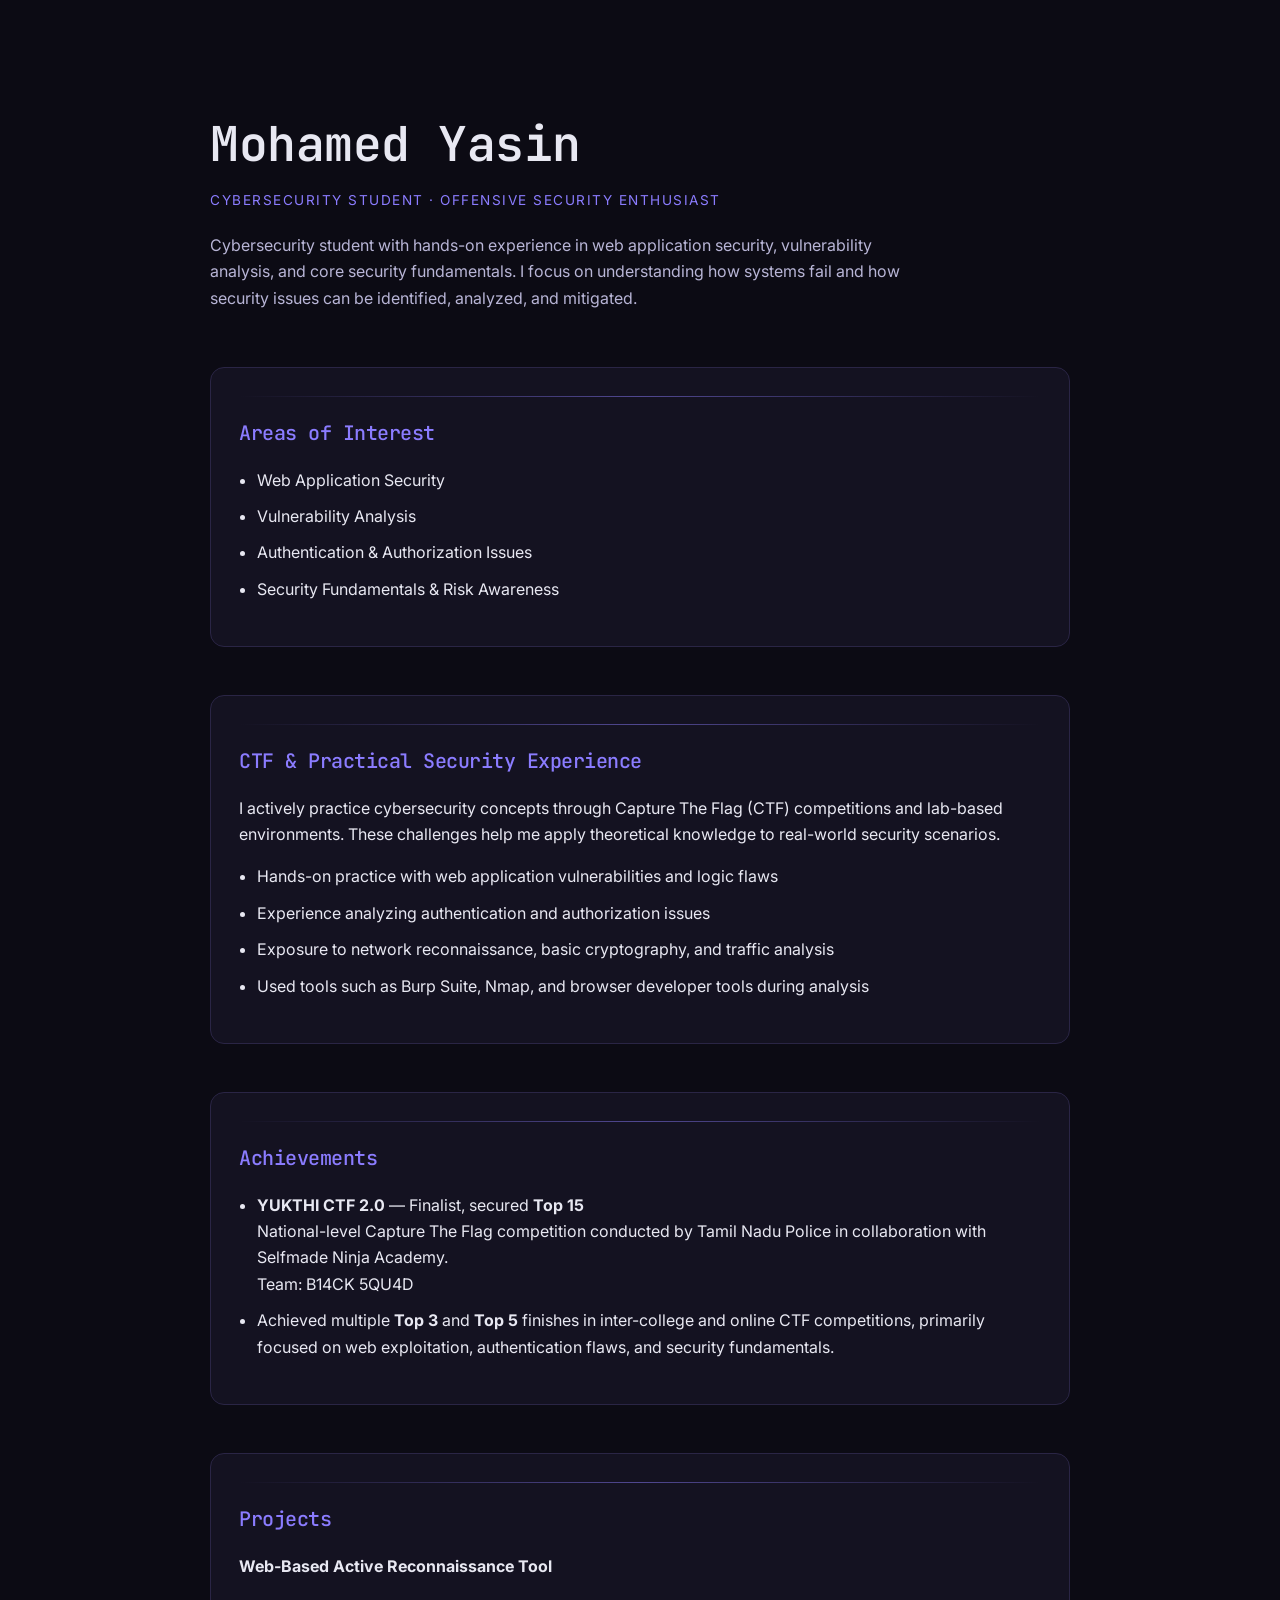
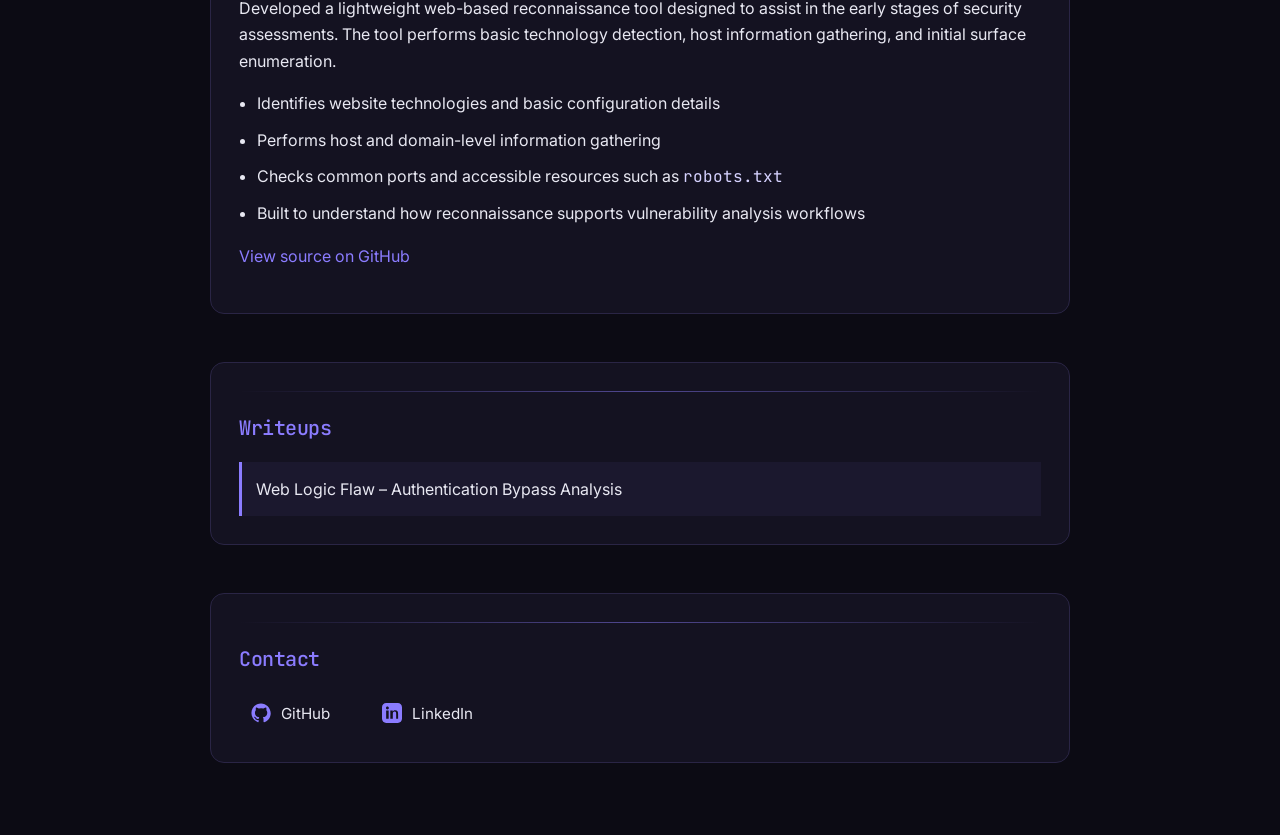
==== index.html @ 4112b963 "Initial portfolio deployment" ====
<!DOCTYPE html>
<html lang="en">
<head>
    <meta charset="UTF-8">
    <title>Mohamed Yasin | Cybersecurity Student</title>
    <meta name="viewport" content="width=device-width, initial-scale=1.0">
    <link rel="stylesheet" href="style.css">
</head>
<body>

<main class="container">

    <!-- HEADER -->
    <header class="hero">
        <h1>Mohamed Yasin</h1>
        <p class="role">Cybersecurity Student · Offensive Security Enthusiast</p>
        <p class="intro">
            Cybersecurity student with hands-on experience in web application security,
            vulnerability analysis, and core security fundamentals.
            I focus on understanding how systems fail and how security issues can be
            identified, analyzed, and mitigated.
        </p>
    </header>

    <!-- AREAS OF INTEREST -->
    <section class="card">
        <h2>Areas of Interest</h2>
        <ul class="list">
            <li>Web Application Security</li>
            <li>Vulnerability Analysis</li>
            <li>Authentication & Authorization Issues</li>
            <li>Security Fundamentals & Risk Awareness</li>
        </ul>
    </section>

    <!-- CTF experience -->
    <section class="card">
    <h2>CTF & Practical Security Experience</h2>

    <p>
        I actively practice cybersecurity concepts through Capture The Flag (CTF)
        competitions and lab-based environments. These challenges help me apply
        theoretical knowledge to real-world security scenarios.
    </p>

    <ul class="list">
        <li>Hands-on practice with web application vulnerabilities and logic flaws</li>
        <li>Experience analyzing authentication and authorization issues</li>
        <li>Exposure to network reconnaissance, basic cryptography, and traffic analysis</li>
        <li>Used tools such as Burp Suite, Nmap, and browser developer tools during analysis</li>
    </ul>
</section>

    <!-- CTF achievements -->

<section class="card">
    <h2>Achievements</h2>

    <ul class="list">
        <li>
            <strong>YUKTHI CTF 2.0</strong> — Finalist, secured <strong>Top 15</strong><br>
            National-level Capture The Flag competition conducted by
            Tamil Nadu Police in collaboration with Selfmade Ninja Academy.
            <br>
            <span class="note">Team: B14CK 5QU4D</span>
        </li>

        <li>
            Achieved multiple <strong>Top 3</strong> and <strong>Top 5</strong> finishes
            in inter-college and online CTF competitions, primarily focused on
            web exploitation, authentication flaws, and security fundamentals.
        </li>
    </ul>
</section>

<!-- PROJECTS -->

<section class="card">
    <h2>Projects</h2>

    <p>
        <strong>Web-Based Active Reconnaissance Tool</strong>
    </p>

    <p>
        Developed a lightweight web-based reconnaissance tool designed to assist
        in the early stages of security assessments. The tool performs basic
        technology detection, host information gathering, and initial surface
        enumeration.
    </p>

    <ul class="list">
        <li>Identifies website technologies and basic configuration details</li>
        <li>Performs host and domain-level information gathering</li>
        <li>Checks common ports and accessible resources such as <code>robots.txt</code></li>
        <li>Built to understand how reconnaissance supports vulnerability analysis workflows</li>
    </ul>

    <p>
        <a href="https://github.com/md-yasin786" target="_blank" rel="noopener noreferrer">
            View source on GitHub
        </a>
    </p>
</section>

    <!-- WRITEUPS -->
    <section class="card">
        <h2>Writeups</h2>
        <a class="writeup-link" href="writeups/web-logic-flaw.html">
            Web Logic Flaw – Authentication Bypass Analysis
        </a>
    </section>

    <!-- CONTACT -->
    <section class="card">
        <h2>Contact</h2>

        <div class="social-links">

            <!-- GitHub -->
            <a href="https://github.com/md-yasin786" target="_blank" rel="noopener noreferrer" aria-label="GitHub profile">
                <svg viewBox="0 0 24 24" aria-hidden="true">
                    <path d="M12 .5C5.73.5.5 5.74.5 12.02c0 5.11 3.29 9.44 7.86 10.97.58.11.79-.25.79-.56v-2.02c-3.2.7-3.88-1.38-3.88-1.38-.53-1.34-1.3-1.7-1.3-1.7-1.06-.73.08-.72.08-.72 1.17.08 1.79 1.2 1.79 1.2 1.04 1.78 2.73 1.27 3.4.97.11-.76.41-1.27.74-1.56-2.55-.29-5.24-1.28-5.24-5.68 0-1.25.45-2.27 1.19-3.07-.12-.29-.52-1.45.11-3.02 0 0 .97-.31 3.18 1.17a10.9 10.9 0 0 1 5.8 0c2.21-1.48 3.18-1.17 3.18-1.17.63 1.57.23 2.73.11 3.02.74.8 1.19 1.82 1.19 3.07 0 4.41-2.7 5.38-5.26 5.66.42.36.79 1.08.79 2.18v3.24c0 .31.21.68.8.56 4.56-1.53 7.85-5.86 7.85-10.97C23.5 5.74 18.27.5 12 .5z"/>
                </svg>
                <span>GitHub</span>
            </a>

            <!-- LinkedIn -->
            <a href="https://www.linkedin.com/in/mohamedyasin-k" target="_blank" rel="noopener noreferrer" aria-label="LinkedIn profile">
                <svg viewBox="0 0 24 24" aria-hidden="true">
                    <path d="M19 0h-14c-2.76 0-5 2.24-5 5v14c0 2.76 
                    2.24 5 5 5h14c2.76 0 5-2.24 
                    5-5v-14c0-2.76-2.24-5-5-5zm-11 
                    19h-3v-10h3v10zm-1.5-11.27c-.97 
                    0-1.75-.79-1.75-1.76 0-.97.78-1.76 
                    1.75-1.76s1.75.79 1.75 
                    1.76c0 .97-.78 1.76-1.75 
                    1.76zm13.5 11.27h-3v-5.6c0-1.34-.03-3.06-1.87-3.06-1.87 
                    0-2.15 1.46-2.15 2.96v5.7h-3v-10h2.88v1.37h.04c.4-.76 
                    1.38-1.56 2.84-1.56 3.03 
                    0 3.59 2 3.59 4.59v5.66z"/>
                </svg>
                <span>LinkedIn</span>
            </a>

        </div>
    </section>

</main>

</body>
</html>
---- style.css ----
@import url('https://fonts.googleapis.com/css2?family=Inter:wght@400;500;600&family=JetBrains+Mono:wght@400;500&display=swap');

:root {
    --bg: #0c0b14;
    --surface: #141221;
    --border: #2a2545;
    --text: #e8e8f2;
    --muted: #b8b5d6;
    --accent: #8b7cff;
}

* {
    box-sizing: border-box;
}

body {
    margin: 0;
    background-color: var(--bg);
    color: var(--text);
    font-family: Inter, system-ui, -apple-system, sans-serif;
    line-height: 1.65;
}

/* ================= LAYOUT ================= */

.container {
    max-width: 900px;
    margin: 0 auto;
    padding: 72px 20px;
}

/* ================= TYPOGRAPHY ================= */

h1, h2 {
    font-family: JetBrains Mono, monospace;
    letter-spacing: -0.5px;
}

h1 {
    font-size: 3rem;
    font-weight: 600;
    margin-bottom: 0;
}

h2 {
    font-size: 1.25rem;
    font-weight: 500;
    margin-top: 0;
    color: var(--accent);
}

p {
    margin-top: 12px;
}

.role {
    margin-top: 6px;
    font-size: 0.85rem;
    letter-spacing: 1.5px;
    text-transform: uppercase;
    color: var(--accent);
}

/* ================= HERO ================= */

.hero {
    margin-bottom: 56px;
}

.intro {
    max-width: 720px;
    color: var(--muted);
    margin-top: 20px;
}

/* ================= CARDS ================= */

.card {
    background-color: var(--surface);
    border: 1px solid var(--border);
    border-radius: 14px;
    padding: 28px;
    margin-top: 48px;
}

/* Technical divider */
.card::before {
    content: "";
    display: block;
    height: 1px;
    width: 100%;
    background: linear-gradient(
        90deg,
        transparent,
        rgba(139,124,255,0.5),
        transparent
    );
    margin-bottom: 20px;
}

/* Focus state – subtle authority */
.card:focus-within {
    border-color: var(--accent);
}

/* ================= LISTS ================= */

ul {
    padding-left: 18px;
}

li {
    margin-bottom: 10px;
}

/* ================= WRITEUPS ================= */

.writeup-link {
    display: block;
    padding: 14px;
    border-left: 3px solid var(--accent);
    background-color: rgba(139,124,255,0.06);
    color: var(--text);
    text-decoration: none;
}

.writeup-link:hover {
    background-color: rgba(139,124,255,0.12);
}

/* ================= LINKS ================= */

a {
    color: var(--accent);
    text-decoration: none;
}

a:hover {
    text-decoration: underline;
}

/* ================= CODE BLOCKS ================= */

pre {
    background-color: #0b0a14;
    border: 1px solid var(--border);
    border-radius: 10px;
    padding: 16px;
    overflow-x: auto;
}

code {
    font-family: JetBrains Mono, monospace;
    color: #d6d2ff;
}

/* ================= SOCIAL LINKS ================= */

.social-links {
    display: flex;
    gap: 28px;
    margin-top: 16px;
}

.social-links a {
    display: inline-flex;
    align-items: center;
    gap: 10px;
    color: var(--text);
    font-size: 0.95rem;
    text-decoration: none;
    padding: 8px 12px;
    border-radius: 8px;
    transition: background-color 0.2s ease;
}

.social-links a:hover {
    background-color: rgba(139,124,255,0.08);
}

.social-links svg {
    width: 20px;
    height: 20px;
    fill: var(--accent);
    flex-shrink: 0;
}
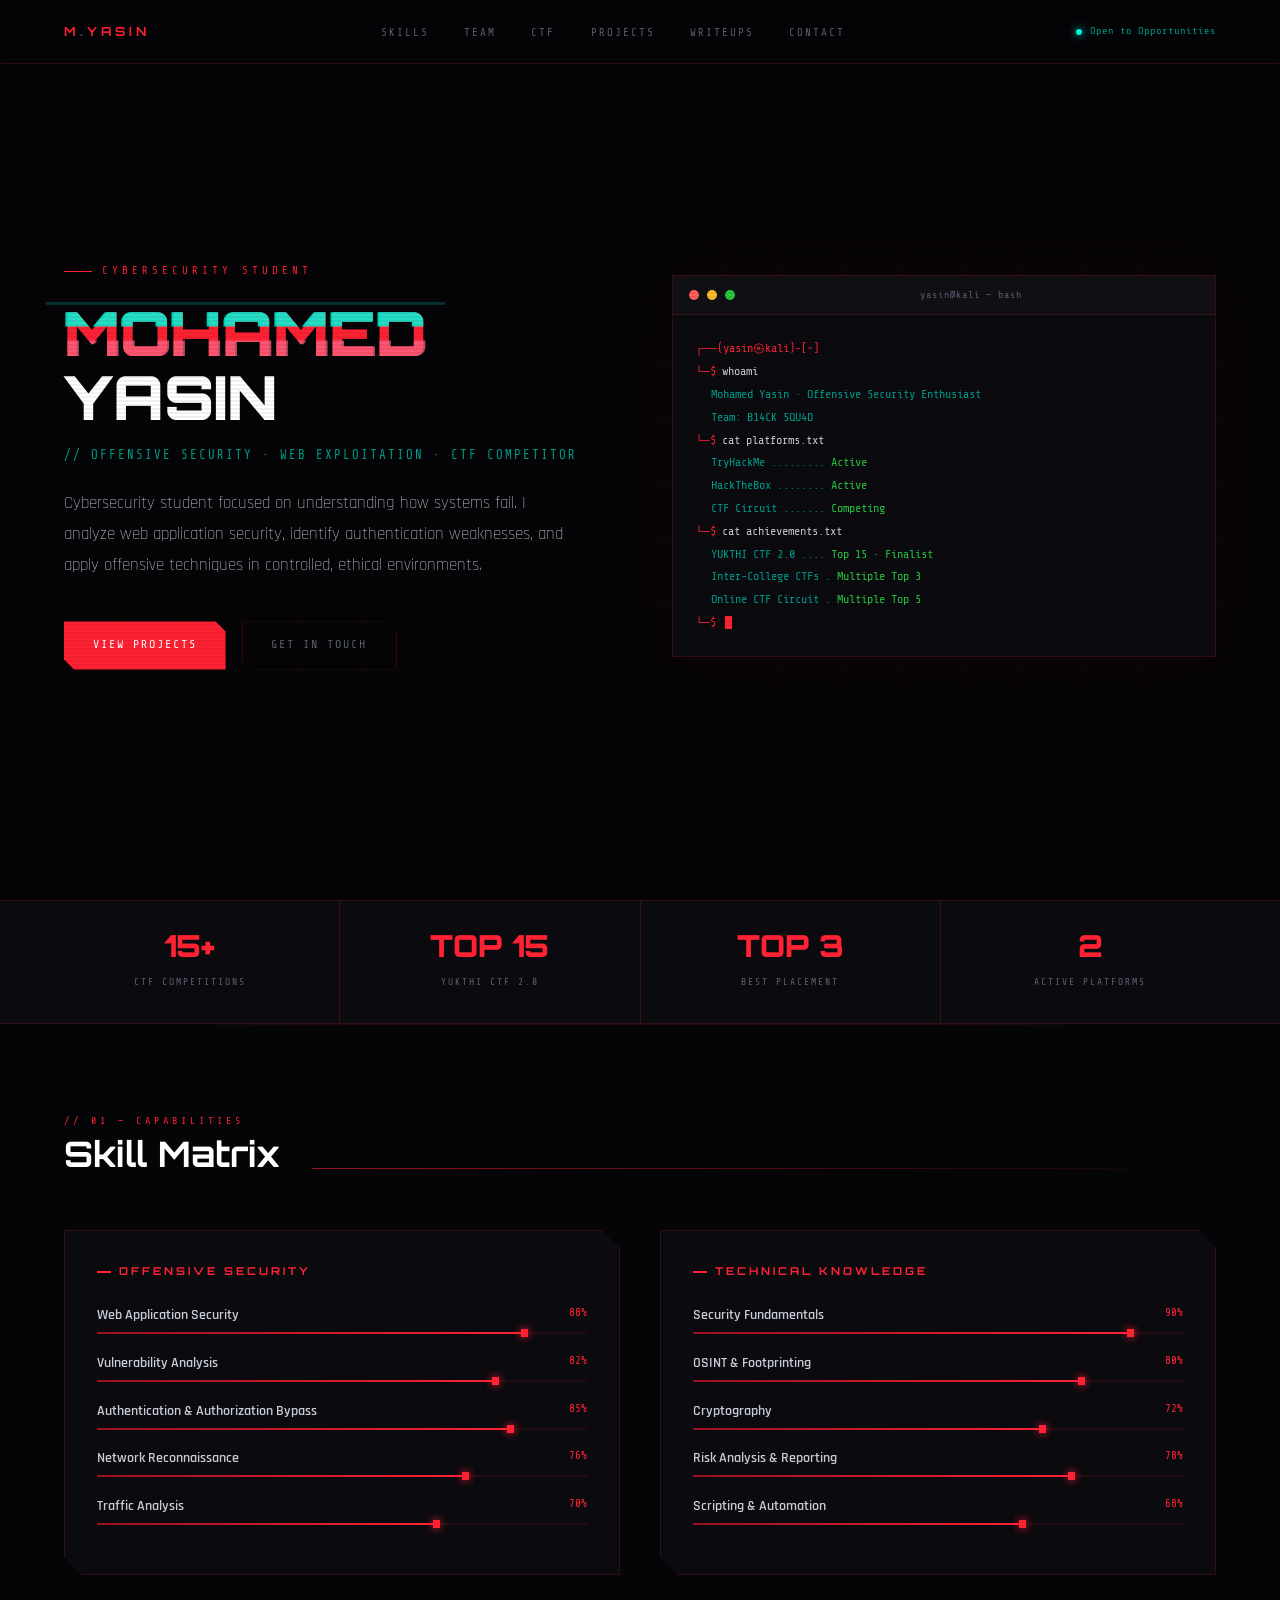
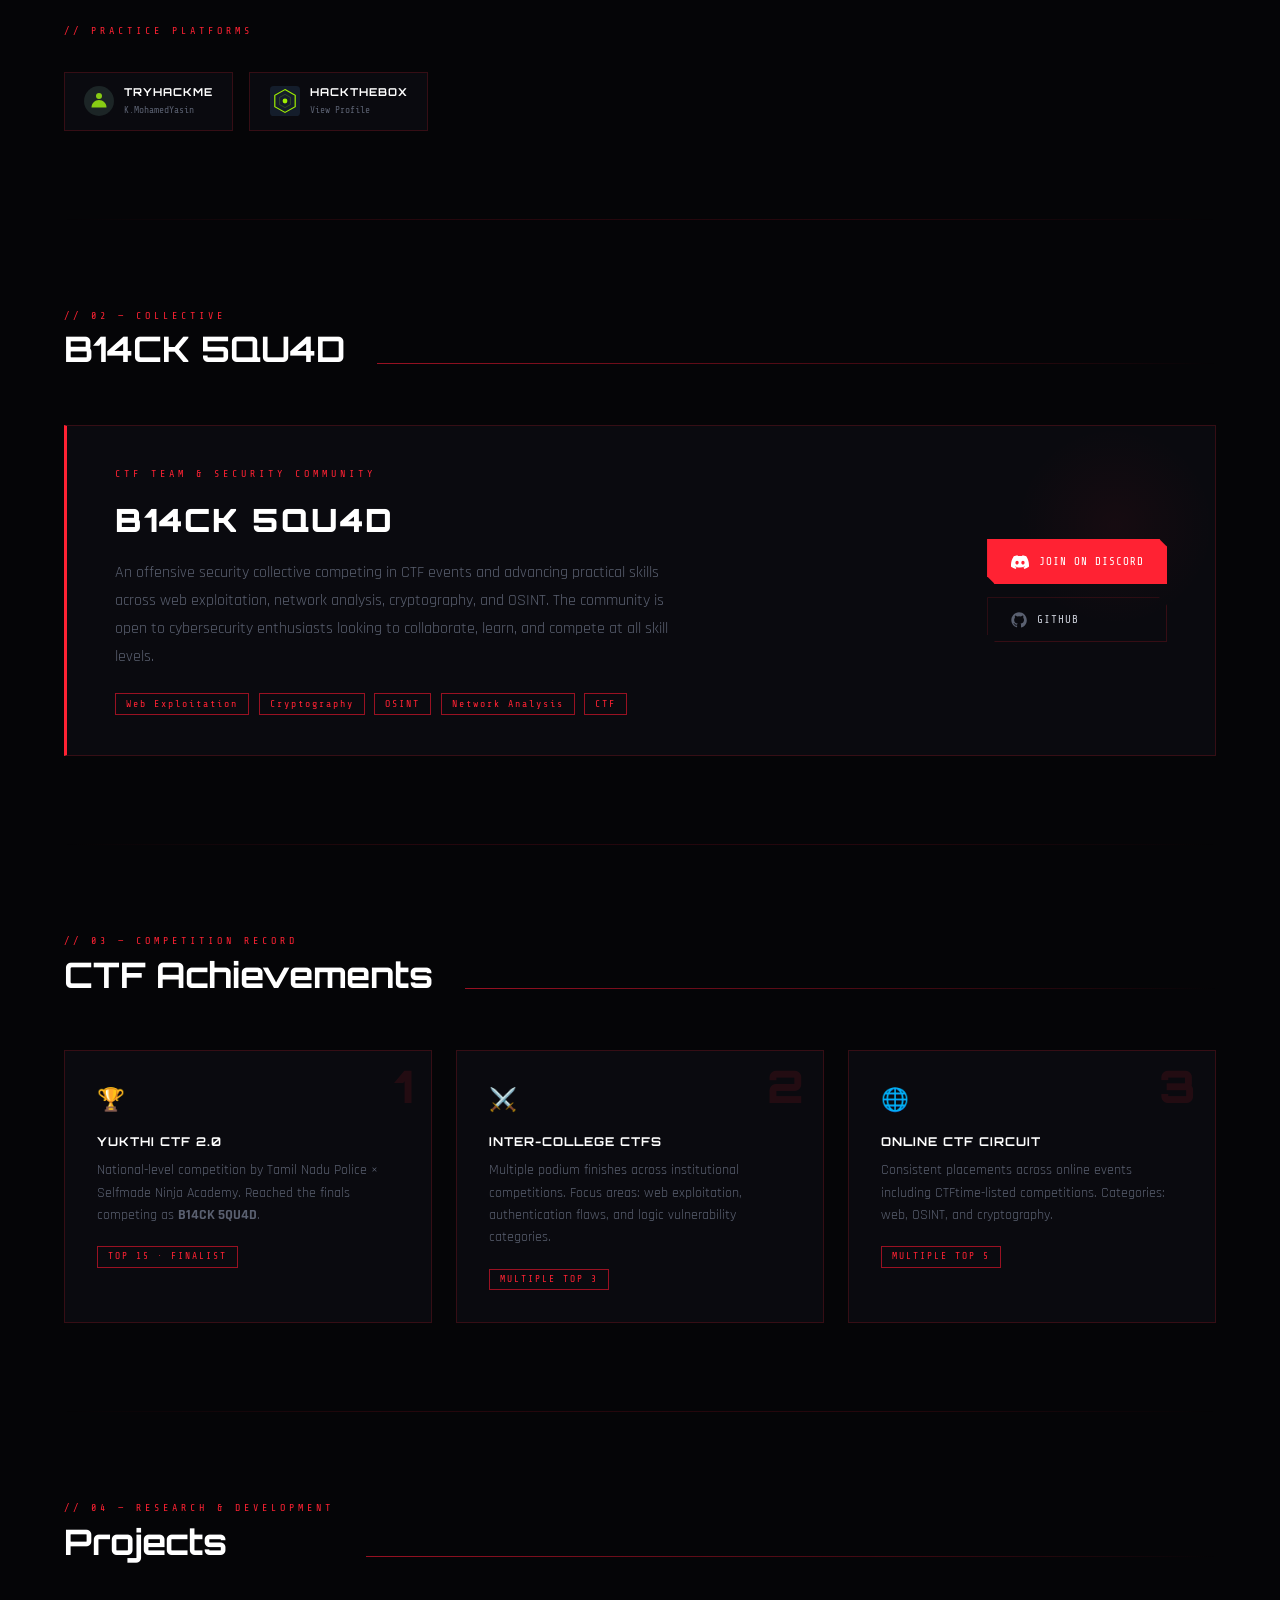
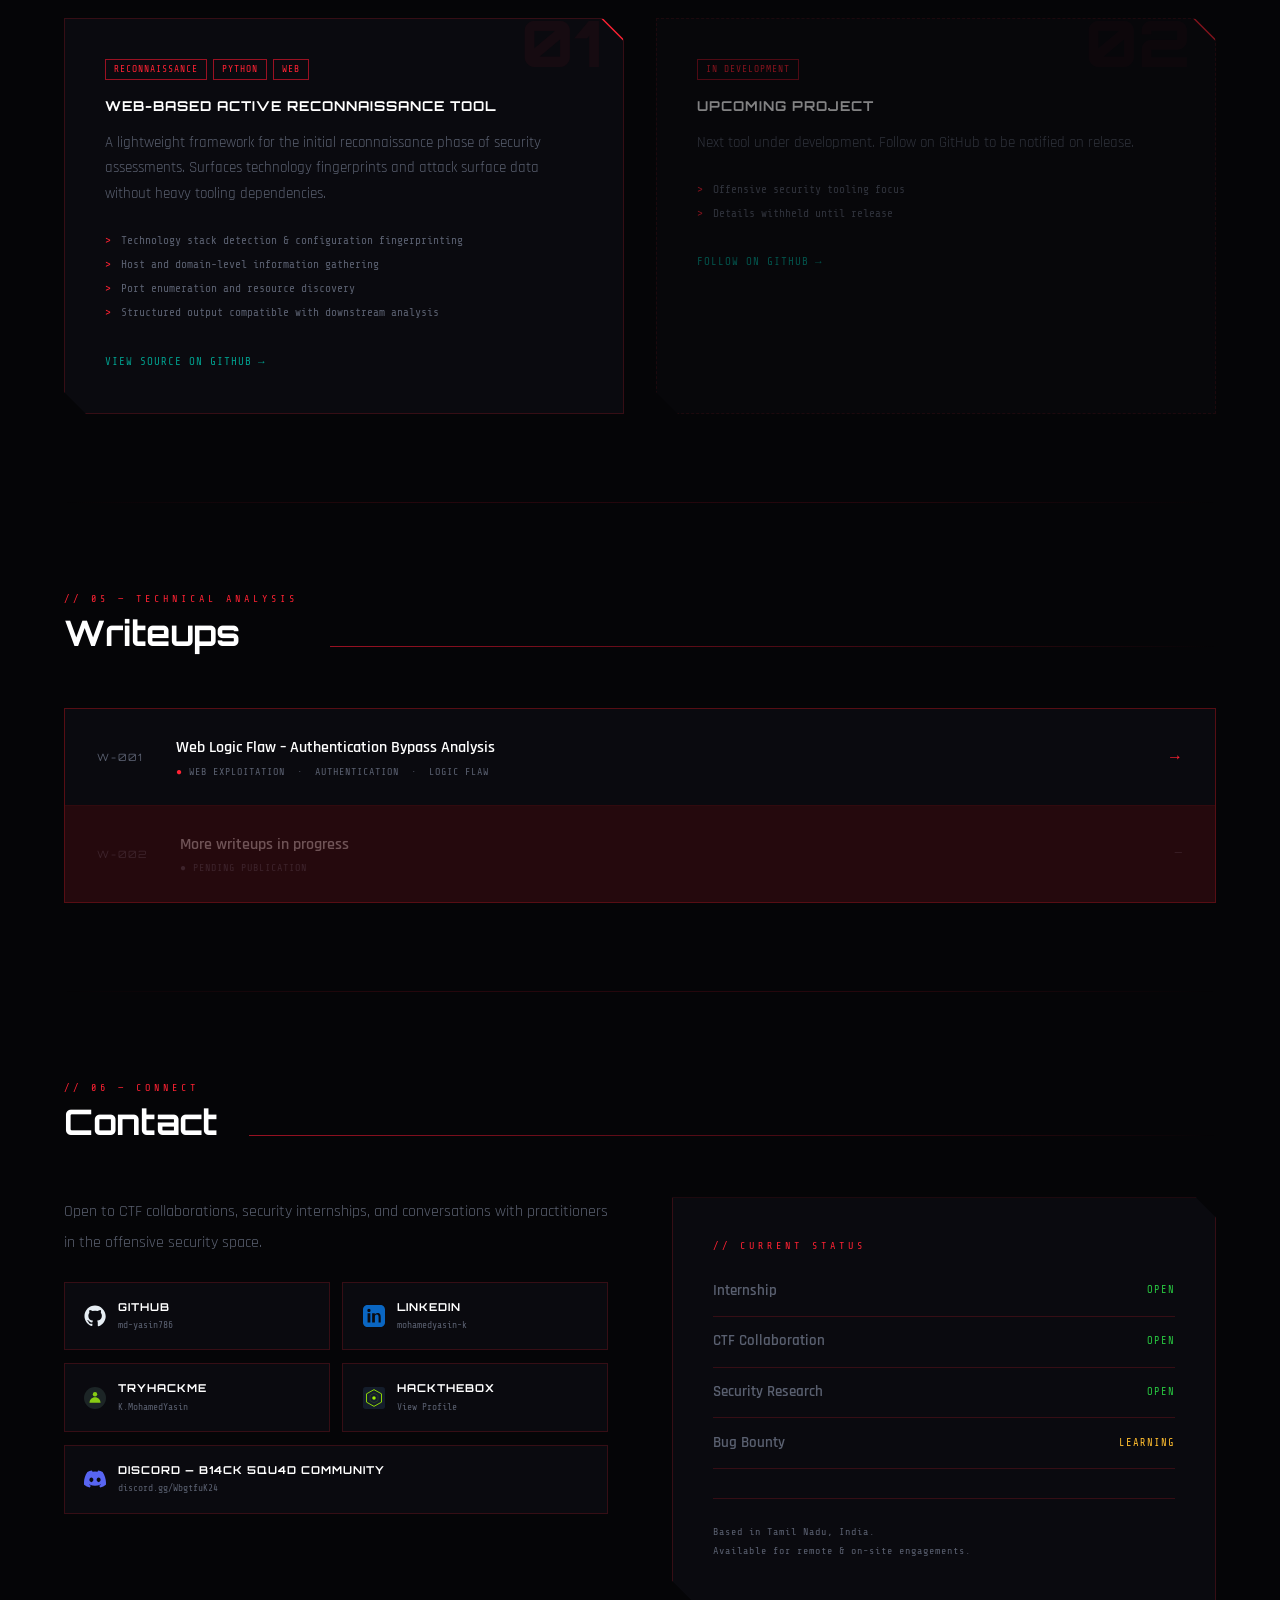
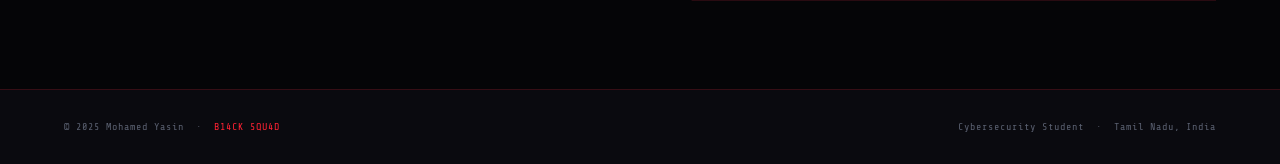
==== commit e080d809: "portfolio" ====
--- a/index.html
+++ b/index.html
@@ -1,152 +1,613 @@
 <!DOCTYPE html>
 <html lang="en">
 <head>
-    <meta charset="UTF-8">
-    <title>Mohamed Yasin | Cybersecurity Student</title>
-    <meta name="viewport" content="width=device-width, initial-scale=1.0">
-    <link rel="stylesheet" href="style.css">
+<meta charset="UTF-8">
+<meta name="viewport" content="width=device-width, initial-scale=1.0">
+<title>Mohamed Yasin | Offensive Security</title>
+<link rel="preconnect" href="https://fonts.googleapis.com">
+<link href="https://fonts.googleapis.com/css2?family=Share+Tech+Mono&family=Orbitron:wght@400;700;900&family=Rajdhani:wght@300;400;600;700&display=swap" rel="stylesheet">
+<style>
+:root {
+  --red:#ff2233; --red-dim:#991122; --red-glow:rgba(255,34,51,0.18);
+  --cyan:#00ffe1; --cyan-dim:#009d8c;
+  --bg:#050507; --bg2:#0a0a0f;
+  --panel:rgba(255,34,51,0.04); --border:rgba(255,34,51,0.18);
+  --text:#c8ccd6; --text-dim:#5a6070;
+  --mono:'Share Tech Mono',monospace; --display:'Orbitron',sans-serif; --body:'Rajdhani',sans-serif;
+}
+*{margin:0;padding:0;box-sizing:border-box;}
+html{scroll-behavior:smooth;}
+body{background:var(--bg);color:var(--text);font-family:var(--body);font-size:16px;line-height:1.6;overflow-x:hidden;}
+body::before{content:'';position:fixed;inset:0;background:repeating-linear-gradient(0deg,transparent,transparent 2px,rgba(0,0,0,0.06) 2px,rgba(0,0,0,0.06) 4px);pointer-events:none;z-index:9999;}
+.grid-bg{position:fixed;inset:0;background-image:linear-gradient(rgba(255,34,51,0.03) 1px,transparent 1px),linear-gradient(90deg,rgba(255,34,51,0.03) 1px,transparent 1px);background-size:60px 60px;animation:gridPan 25s linear infinite;pointer-events:none;z-index:0;}
+@keyframes gridPan{0%{transform:translateY(0);}100%{transform:translateY(60px);}}
+
+nav{position:fixed;top:0;left:0;right:0;z-index:1000;display:flex;align-items:center;justify-content:space-between;padding:0 4rem;height:64px;background:rgba(5,5,7,0.9);backdrop-filter:blur(20px);border-bottom:1px solid var(--border);}
+.nav-logo{font-family:var(--display);font-size:0.78rem;font-weight:700;color:var(--red);letter-spacing:4px;text-transform:uppercase;}
+.nav-logo span{color:var(--text-dim);}
+.nav-links{display:flex;gap:2.2rem;list-style:none;}
+.nav-links a{font-family:var(--mono);font-size:0.68rem;color:var(--text-dim);text-decoration:none;letter-spacing:2px;text-transform:uppercase;transition:color 0.2s;}
+.nav-links a:hover{color:var(--red);}
+.nav-status{font-family:var(--mono);font-size:0.64rem;color:var(--cyan-dim);display:flex;align-items:center;gap:8px;}
+.status-dot{width:6px;height:6px;border-radius:50%;background:var(--cyan);animation:pulse 2s ease-in-out infinite;box-shadow:0 0 8px var(--cyan);}
+@keyframes pulse{0%,100%{opacity:1;}50%{opacity:0.3;}}
+
+.hero{position:relative;min-height:100vh;display:flex;align-items:center;padding:6rem 4rem 4rem;z-index:1;}
+.hero-inner{max-width:1200px;margin:0 auto;width:100%;display:grid;grid-template-columns:1fr 1fr;gap:4rem;align-items:center;}
+.hero-label{font-family:var(--mono);font-size:0.68rem;color:var(--red);letter-spacing:4px;text-transform:uppercase;margin-bottom:1.4rem;display:flex;align-items:center;gap:10px;}
+.hero-label::before{content:'';width:28px;height:1px;background:var(--red);}
+.hero h1{font-family:var(--display);font-size:clamp(2.4rem,5vw,3.8rem);font-weight:900;line-height:1.05;color:#fff;margin-bottom:0.4rem;}
+.glitch-wrap{position:relative;display:inline-block;}
+.glitch-text{color:var(--red);position:relative;display:inline-block;}
+.glitch-text::before,.glitch-text::after{content:attr(data-text);position:absolute;inset:0;color:var(--red);}
+.glitch-text::before{
+  animation:glitch-top 2.5s infinite;
+  clip-path:polygon(0 0,100% 0,100% 38%,0 38%);
+  color:var(--cyan);
+  text-shadow:-2px 0 var(--cyan);
+  opacity:0.85;
+}
+.glitch-text::after{
+  animation:glitch-bot 2.5s infinite;
+  clip-path:polygon(0 60%,100% 60%,100% 100%,0 100%);
+  color:#ff6688;
+  text-shadow:2px 0 #ff6688;
+  opacity:0.75;
+}
+@keyframes glitch-top{
+  0%,78%,100%{transform:translate(0);opacity:0;}
+  80%{transform:translate(-4px,-2px);opacity:0.85;}
+  82%{transform:translate(3px,1px);opacity:0.85;}
+  84%{transform:translate(-2px,0);opacity:0.85;}
+  86%{transform:translate(0);opacity:0;}
+  90%{transform:translate(-3px,-1px);opacity:0.6;}
+  92%{transform:translate(0);opacity:0;}
+}
+@keyframes glitch-bot{
+  0%,78%,100%{transform:translate(0);opacity:0;}
+  80%{transform:translate(4px,2px);opacity:0.75;}
+  83%{transform:translate(-3px,-1px);opacity:0.75;}
+  85%{transform:translate(2px,0);opacity:0.75;}
+  87%{transform:translate(0);opacity:0;}
+  91%{transform:translate(3px,1px);opacity:0.5;}
+  93%{transform:translate(0);opacity:0;}
+}
+/* scanline sweep on glitch trigger */
+.glitch-wrap::before{
+  content:'';position:absolute;left:-5%;width:110%;height:3px;
+  background:rgba(0,255,225,0.18);
+  animation:scan-sweep 2.5s infinite;
+  pointer-events:none;z-index:10;
+}
+@keyframes scan-sweep{
+  0%,79%{top:-10%;opacity:0;}
+  80%{top:-10%;opacity:1;}
+  86%{top:110%;opacity:1;}
+  87%,100%{top:110%;opacity:0;}
+}
+.hero-subtitle{font-family:var(--mono);font-size:0.78rem;color:var(--cyan-dim);letter-spacing:2px;margin:1rem 0 1.4rem;text-transform:uppercase;}
+.hero-desc{font-family:var(--body);font-size:1.05rem;color:var(--text);line-height:1.85;font-weight:300;max-width:500px;margin-bottom:2.5rem;}
+.hero-cta{display:flex;gap:1rem;flex-wrap:wrap;}
+.btn-primary{display:inline-flex;align-items:center;gap:10px;background:var(--red);color:#fff;font-family:var(--mono);font-size:0.74rem;letter-spacing:2px;text-transform:uppercase;text-decoration:none;padding:0.85rem 1.8rem;border:none;cursor:pointer;transition:all 0.3s;clip-path:polygon(0 0,calc(100% - 10px) 0,100% 10px,100% 100%,10px 100%,0 calc(100% - 10px));}
+.btn-primary:hover{box-shadow:0 0 28px var(--red-glow);filter:brightness(1.1);}
+.btn-secondary{display:inline-flex;align-items:center;gap:10px;background:transparent;color:var(--text-dim);font-family:var(--mono);font-size:0.74rem;letter-spacing:2px;text-transform:uppercase;text-decoration:none;padding:0.85rem 1.8rem;border:1px solid var(--border);cursor:pointer;transition:all 0.3s;clip-path:polygon(0 0,calc(100% - 10px) 0,100% 10px,100% 100%,10px 100%,0 calc(100% - 10px));}
+.btn-secondary:hover{border-color:var(--red);color:var(--red);}
+
+.terminal{background:var(--bg2);border:1px solid var(--border);overflow:hidden;box-shadow:0 0 60px rgba(255,34,51,0.06);}
+.terminal-bar{display:flex;align-items:center;gap:8px;padding:11px 16px;background:rgba(255,255,255,0.025);border-bottom:1px solid var(--border);}
+.td{width:10px;height:10px;border-radius:50%;}
+.td.r{background:#ff5f57;}.td.y{background:#ffbd2e;}.td.g{background:#28c840;}
+.terminal-title{font-family:var(--mono);font-size:0.63rem;color:var(--text-dim);letter-spacing:1px;margin:0 auto;}
+.terminal-body{padding:1.4rem;font-family:var(--mono);font-size:0.75rem;line-height:1.9;}
+.tl{display:block;} .tp{color:var(--red);} .tc{color:var(--text);}
+.to{color:var(--cyan-dim);padding-left:1rem;display:block;}
+.tok{color:#28c840;} .twarn{color:#ffbd2e;}
+.t-cursor{display:inline-block;width:7px;height:13px;background:var(--red);animation:blink 1s step-end infinite;vertical-align:middle;margin-left:3px;}
+@keyframes blink{0%,100%{opacity:1;}50%{opacity:0;}}
+
+section{position:relative;z-index:1;padding:5.5rem 4rem;}
+.container{max-width:1200px;margin:0 auto;}
+.section-header{margin-bottom:3.5rem;display:flex;align-items:flex-end;gap:2rem;}
+.section-label{font-family:var(--mono);font-size:0.63rem;color:var(--red);letter-spacing:4px;text-transform:uppercase;margin-bottom:0.4rem;}
+.section-title{font-family:var(--display);font-size:clamp(1.5rem,3vw,2.2rem);font-weight:700;color:#fff;line-height:1.1;}
+.section-line{flex:1;height:1px;background:linear-gradient(90deg,var(--red-dim),transparent);margin-bottom:5px;}
+
+.stats-bar{background:var(--bg2);border-top:1px solid var(--border);border-bottom:1px solid var(--border);position:relative;z-index:1;}
+.stats-inner{max-width:1200px;margin:0 auto;display:grid;grid-template-columns:repeat(4,1fr);gap:1px;background:var(--border);}
+.stat{background:var(--bg2);padding:1.8rem 2rem;text-align:center;transition:background 0.3s;position:relative;overflow:hidden;}
+.stat:hover{background:var(--panel);}
+.stat::after{content:'';position:absolute;bottom:0;left:50%;transform:translateX(-50%);width:0;height:2px;background:var(--red);transition:width 0.3s;}
+.stat:hover::after{width:50%;}
+.stat-num{font-family:var(--display);font-size:1.9rem;font-weight:900;color:var(--red);display:block;line-height:1;margin-bottom:0.5rem;}
+.stat-label{font-family:var(--mono);font-size:0.6rem;color:var(--text-dim);letter-spacing:2px;text-transform:uppercase;}
+
+.divider{height:1px;background:linear-gradient(90deg,transparent,var(--red-dim) 30%,var(--red-dim) 70%,transparent);opacity:0.22;margin:0 4rem;position:relative;z-index:1;}
+
+.skills-grid{display:grid;grid-template-columns:1fr 1fr;gap:2.5rem;}
+.skill-category{background:var(--bg2);border:1px solid var(--border);padding:2rem;transition:border-color 0.3s;clip-path:polygon(0 0,calc(100% - 18px) 0,100% 18px,100% 100%,18px 100%,0 calc(100% - 18px));}
+.skill-category:hover{border-color:var(--red);}
+.skill-cat-title{font-family:var(--display);font-size:0.68rem;font-weight:700;color:var(--red);letter-spacing:3px;text-transform:uppercase;margin-bottom:1.5rem;display:flex;align-items:center;gap:8px;}
+.skill-cat-title::before{content:'';width:14px;height:2px;background:var(--red);}
+.skill-item{margin-bottom:1.1rem;}
+.skill-info{display:flex;justify-content:space-between;margin-bottom:5px;}
+.skill-name{font-family:var(--body);font-size:0.9rem;color:var(--text);font-weight:600;}
+.skill-pct{font-family:var(--mono);font-size:0.68rem;color:var(--red);}
+.skill-bar-bg{height:2px;background:rgba(255,34,51,0.1);}
+.skill-bar-fill{height:100%;background:linear-gradient(90deg,var(--red-dim),var(--red));transform-origin:left;transform:scaleX(0);animation:barFill 1.5s ease forwards;position:relative;}
+@keyframes barFill{to{transform:scaleX(1);}}
+.skill-bar-fill::after{content:'';position:absolute;right:0;top:-3px;width:7px;height:8px;background:var(--red);box-shadow:0 0 8px var(--red);}
+
+.platforms-row{display:flex;flex-wrap:wrap;gap:1rem;margin-top:2rem;}
+.platform-badge{display:flex;align-items:center;gap:10px;padding:0.7rem 1.2rem;background:var(--bg2);border:1px solid var(--border);text-decoration:none;transition:all 0.3s;color:var(--text);}
+.platform-badge:hover{border-color:var(--red);transform:translateY(-2px);box-shadow:0 8px 20px rgba(255,34,51,0.08);}
+.platform-badge .pname{font-family:var(--display);font-size:0.68rem;font-weight:700;letter-spacing:1px;text-transform:uppercase;color:#fff;display:block;}
+.platform-badge .psub{font-family:var(--mono);font-size:0.6rem;color:var(--text-dim);display:block;margin-top:2px;}
+
+/* B14CK 5QU4D */
+.squad-section{background:var(--bg2);border:1px solid var(--border);border-left:3px solid var(--red);padding:2.5rem 3rem;position:relative;overflow:hidden;margin-top:2rem;}
+.squad-section::before{content:'';position:absolute;top:0;right:0;width:200px;height:200px;background:radial-gradient(circle,rgba(255,34,51,0.05) 0%,transparent 70%);pointer-events:none;}
+.squad-inner{display:grid;grid-template-columns:1fr auto;gap:3rem;align-items:center;}
+.squad-label{font-family:var(--mono);font-size:0.63rem;color:var(--red);letter-spacing:4px;text-transform:uppercase;margin-bottom:0.8rem;}
+.squad-name{font-family:var(--display);font-size:clamp(1.4rem,3vw,2rem);font-weight:900;color:#fff;letter-spacing:2px;margin-bottom:0.8rem;}
+.squad-desc{font-family:var(--body);font-size:1rem;color:var(--text-dim);line-height:1.75;max-width:560px;}
+.squad-tags{display:flex;flex-wrap:wrap;gap:0.6rem;margin-top:1.4rem;}
+.squad-tag{font-family:var(--mono);font-size:0.62rem;color:var(--red);border:1px solid var(--red-dim);padding:2px 10px;letter-spacing:2px;}
+.squad-links{display:flex;flex-direction:column;gap:0.8rem;flex-shrink:0;}
+.squad-link{display:flex;align-items:center;gap:10px;padding:0.8rem 1.4rem;background:transparent;border:1px solid var(--border);text-decoration:none;color:var(--text);font-family:var(--mono);font-size:0.68rem;letter-spacing:1px;text-transform:uppercase;transition:all 0.3s;white-space:nowrap;clip-path:polygon(0 0,calc(100% - 8px) 0,100% 8px,100% 100%,8px 100%,0 calc(100% - 8px));}
+.squad-link:hover{border-color:var(--red);color:var(--red);}
+.squad-link.primary{background:var(--red);border-color:var(--red);color:#fff;}
+.squad-link.primary:hover{box-shadow:0 0 24px var(--red-glow);}
+
+.achievements-grid{display:grid;grid-template-columns:repeat(3,1fr);gap:1.5rem;}
+.achievement-card{background:var(--bg2);border:1px solid var(--border);padding:2rem;position:relative;overflow:hidden;transition:all 0.3s;cursor:default;}
+.achievement-card::before{content:'';position:absolute;top:0;left:0;width:3px;height:0;background:var(--red);transition:height 0.3s;}
+.achievement-card:hover::before{height:100%;}
+.achievement-card:hover{border-color:var(--red);transform:translateY(-4px);box-shadow:0 20px 40px rgba(255,34,51,0.08);}
+.ach-rank{font-family:var(--display);font-size:2.8rem;font-weight:900;color:var(--red);opacity:0.1;position:absolute;top:0.8rem;right:1.2rem;line-height:1;}
+.ach-icon{font-size:1.4rem;margin-bottom:0.8rem;}
+.ach-title{font-family:var(--display);font-size:0.76rem;font-weight:700;color:#fff;letter-spacing:1px;margin-bottom:0.5rem;text-transform:uppercase;}
+.ach-detail{font-family:var(--body);font-size:0.9rem;color:var(--text-dim);margin-bottom:1rem;line-height:1.55;}
+.ach-badge{display:inline-block;font-family:var(--mono);font-size:0.6rem;color:var(--red);border:1px solid var(--red-dim);padding:2px 10px;letter-spacing:2px;text-transform:uppercase;}
+
+.projects-grid{display:grid;grid-template-columns:1fr 1fr;gap:2rem;}
+.project-card{background:var(--bg2);border:1px solid var(--border);padding:2.5rem;position:relative;overflow:hidden;transition:all 0.3s;clip-path:polygon(0 0,calc(100% - 22px) 0,100% 22px,100% 100%,22px 100%,0 calc(100% - 22px));}
+.project-card:hover{border-color:var(--red);box-shadow:0 0 40px rgba(255,34,51,0.06);}
+.project-card::after{content:'';position:absolute;top:0;right:0;width:22px;height:22px;background:var(--red);clip-path:polygon(100% 0,0 0,100% 100%);}
+.project-num{font-family:var(--display);font-size:4rem;font-weight:900;color:rgba(255,34,51,0.05);position:absolute;top:-0.5rem;right:1.5rem;line-height:1;user-select:none;pointer-events:none;}
+.project-tags{display:flex;flex-wrap:wrap;gap:6px;margin-bottom:1.1rem;}
+.project-tag{font-family:var(--mono);font-size:0.6rem;color:var(--red);border:1px solid var(--red-dim);padding:2px 8px;letter-spacing:1px;text-transform:uppercase;}
+.project-title{font-family:var(--display);font-size:0.85rem;font-weight:700;color:#fff;letter-spacing:1px;margin-bottom:0.9rem;text-transform:uppercase;line-height:1.3;}
+.project-desc{font-family:var(--body);font-size:0.95rem;color:var(--text-dim);line-height:1.7;margin-bottom:1.4rem;}
+.project-features{list-style:none;margin-bottom:1.4rem;}
+.project-features li{font-family:var(--mono);font-size:0.7rem;color:var(--text-dim);padding:3px 0 3px 1rem;position:relative;}
+.project-features li::before{content:'>';position:absolute;left:0;color:var(--red);}
+.project-link{font-family:var(--mono);font-size:0.68rem;color:var(--cyan-dim);text-decoration:none;letter-spacing:1px;display:inline-flex;align-items:center;gap:6px;transition:color 0.2s;text-transform:uppercase;}
+.project-link:hover{color:var(--cyan);}
+.project-link::after{content:' →';}
+
+.writeups-list{display:flex;flex-direction:column;gap:1px;background:var(--border);border:1px solid var(--border);}
+.writeup-item{background:var(--bg2);padding:1.6rem 2rem;display:grid;grid-template-columns:auto 1fr auto;align-items:center;gap:2rem;text-decoration:none;transition:all 0.2s;position:relative;overflow:hidden;}
+.writeup-item::before{content:'';position:absolute;left:0;top:0;bottom:0;width:0;background:var(--panel);transition:width 0.3s;}
+.writeup-item:hover::before{width:100%;}
+.writeup-item:hover .writeup-title{color:var(--red);}
+.writeup-num{font-family:var(--display);font-size:0.63rem;color:var(--text-dim);letter-spacing:2px;position:relative;}
+.writeup-content{position:relative;}
+.writeup-title{font-family:var(--body);font-size:1rem;font-weight:600;color:#fff;margin-bottom:3px;transition:color 0.2s;}
+.writeup-meta{font-family:var(--mono);font-size:0.63rem;color:var(--text-dim);letter-spacing:1px;text-transform:uppercase;}
+.writeup-arrow{font-size:1rem;color:var(--red);position:relative;transition:transform 0.2s;}
+.writeup-item:hover .writeup-arrow{transform:translateX(4px);}
+
+.contact-grid{display:grid;grid-template-columns:1fr 1fr;gap:4rem;align-items:start;}
+.contact-intro{font-family:var(--body);font-size:1.02rem;color:var(--text-dim);line-height:1.85;}
+.social-grid{display:grid;grid-template-columns:1fr 1fr;gap:0.8rem;margin-top:1.5rem;}
+.social-btn{display:flex;align-items:center;gap:12px;padding:1rem 1.2rem;background:var(--bg2);border:1px solid var(--border);text-decoration:none;color:var(--text);transition:all 0.3s;position:relative;overflow:hidden;}
+.social-btn::before{content:'';position:absolute;left:0;top:0;bottom:0;width:2px;background:transparent;transition:background 0.3s;}
+.social-btn:hover::before{background:var(--red);}
+.social-btn:hover{border-color:var(--red);color:#fff;transform:translateX(3px);}
+.social-btn svg{flex-shrink:0;}
+.social-btn-name{font-family:var(--display);font-size:0.68rem;font-weight:700;color:#fff;letter-spacing:1px;text-transform:uppercase;display:block;}
+.social-btn-sub{font-family:var(--mono);font-size:0.6rem;color:var(--text-dim);display:block;margin-top:2px;}
+
+.status-card{background:var(--bg2);border:1px solid var(--border);padding:2.5rem;clip-path:polygon(0 0,calc(100% - 20px) 0,100% 20px,100% 100%,20px 100%,0 calc(100% - 20px));}
+.status-row{display:flex;justify-content:space-between;align-items:center;padding-bottom:0.8rem;margin-bottom:0.8rem;border-bottom:1px solid var(--border);}
+.status-row:last-of-type{border-bottom:none;margin-bottom:0;padding-bottom:0;}
+.status-label{font-family:var(--body);font-size:0.95rem;color:var(--text-dim);font-weight:600;}
+.status-open{font-family:var(--mono);font-size:0.65rem;color:#28c840;letter-spacing:1px;}
+.status-learning{font-family:var(--mono);font-size:0.65rem;color:#ffbd2e;letter-spacing:1px;}
+
+footer{position:relative;z-index:1;border-top:1px solid var(--border);padding:1.8rem 4rem;display:flex;align-items:center;justify-content:space-between;background:var(--bg2);}
+.footer-text{font-family:var(--mono);font-size:0.63rem;color:var(--text-dim);letter-spacing:1px;}
+.footer-text span{color:var(--red);}
+
+.fade-in{opacity:0;transform:translateY(18px);transition:opacity 0.6s ease,transform 0.6s ease;}
+.fade-in.visible{opacity:1;transform:translateY(0);}
+::-webkit-scrollbar{width:5px;}
+::-webkit-scrollbar-track{background:var(--bg);}
+::-webkit-scrollbar-thumb{background:var(--red-dim);}
+
+@media(max-width:900px){
+  nav{padding:0 1.5rem;} .nav-links{display:none;}
+  .hero{padding:5rem 1.5rem 3rem;} .hero-inner{grid-template-columns:1fr;}
+  .terminal{display:none;}
+  section{padding:4rem 1.5rem;}
+  .skills-grid,.achievements-grid,.projects-grid,.contact-grid{grid-template-columns:1fr;}
+  .squad-inner{grid-template-columns:1fr;}
+  .stats-inner{grid-template-columns:1fr 1fr;}
+  .social-grid{grid-template-columns:1fr;}
+  footer{flex-direction:column;gap:0.8rem;padding:1.5rem;text-align:center;}
+  .divider{margin:0 1.5rem;}
+}
+</style>
 </head>
 <body>
-
-<main class="container">
-
-    <!-- HEADER -->
-    <header class="hero">
-        <h1>Mohamed Yasin</h1>
-        <p class="role">Cybersecurity Student · Offensive Security Enthusiast</p>
-        <p class="intro">
-            Cybersecurity student with hands-on experience in web application security,
-            vulnerability analysis, and core security fundamentals.
-            I focus on understanding how systems fail and how security issues can be
-            identified, analyzed, and mitigated.
-        </p>
-    </header>
-
-    <!-- AREAS OF INTEREST -->
-    <section class="card">
-        <h2>Areas of Interest</h2>
-        <ul class="list">
-            <li>Web Application Security</li>
-            <li>Vulnerability Analysis</li>
-            <li>Authentication & Authorization Issues</li>
-            <li>Security Fundamentals & Risk Awareness</li>
+<div class="grid-bg"></div>
+
+<nav>
+  <div class="nav-logo">M<span>.</span>YASIN</div>
+  <ul class="nav-links">
+    <li><a href="#skills">Skills</a></li>
+    <li><a href="#team">Team</a></li>
+    <li><a href="#ctf">CTF</a></li>
+    <li><a href="#projects">Projects</a></li>
+    <li><a href="#writeups">Writeups</a></li>
+    <li><a href="#contact">Contact</a></li>
+  </ul>
+  <div class="nav-status"><div class="status-dot"></div>Open to Opportunities</div>
+</nav>
+
+<!-- HERO -->
+<section class="hero">
+  <div class="hero-inner">
+    <div>
+      <div class="hero-label">Cybersecurity Student</div>
+      <h1>
+        <span class="glitch-wrap"><span class="glitch-text" data-text="MOHAMED">MOHAMED</span></span><br>YASIN
+      </h1>
+      <div class="hero-subtitle">// Offensive Security · Web Exploitation · CTF Competitor</div>
+      <p class="hero-desc">Cybersecurity student focused on understanding how systems fail. I analyze web application security, identify authentication weaknesses, and apply offensive techniques in controlled, ethical environments.</p>
+      <div class="hero-cta">
+        <a href="#projects" class="btn-primary">View Projects</a>
+        <a href="#contact" class="btn-secondary">Get in Touch</a>
+      </div>
+    </div>
+    <div class="terminal">
+      <div class="terminal-bar">
+        <div class="td r"></div><div class="td y"></div><div class="td g"></div>
+        <div class="terminal-title">yasin@kali — bash</div>
+      </div>
+      <div class="terminal-body">
+        <span class="tl"><span class="tp">┌──(yasin㉿kali)-[~]</span></span>
+        <span class="tl"><span class="tp">└─$ </span><span class="tc">whoami</span></span>
+        <span class="to">Mohamed Yasin · Offensive Security Enthusiast</span>
+        <span class="to">Team: B14CK 5QU4D</span>
+        <span class="tl"> </span>
+        <span class="tl"><span class="tp">└─$ </span><span class="tc">cat platforms.txt</span></span>
+        <span class="to">TryHackMe ......... <span class="tok">Active</span></span>
+        <span class="to">HackTheBox ........ <span class="tok">Active</span></span>
+        <span class="to">CTF Circuit ....... <span class="tok">Competing</span></span>
+        <span class="tl"> </span>
+        <span class="tl"><span class="tp">└─$ </span><span class="tc">cat achievements.txt</span></span>
+        <span class="to">YUKTHI CTF 2.0 .... <span class="tok">Top 15 · Finalist</span></span>
+        <span class="to">Inter-College CTFs . <span class="tok">Multiple Top 3</span></span>
+        <span class="to">Online CTF Circuit . <span class="tok">Multiple Top 5</span></span>
+        <span class="tl"> </span>
+        <span class="tl"><span class="tp">└─$ </span><span class="t-cursor"></span></span>
+      </div>
+    </div>
+  </div>
+</section>
+
+<!-- STATS -->
+<div class="stats-bar">
+  <div class="stats-inner">
+    <div class="stat fade-in"><span class="stat-num">15+</span><span class="stat-label">CTF Competitions</span></div>
+    <div class="stat fade-in"><span class="stat-num">TOP 15</span><span class="stat-label">YUKTHI CTF 2.0</span></div>
+    <div class="stat fade-in"><span class="stat-num">TOP 3</span><span class="stat-label">Best Placement</span></div>
+    <div class="stat fade-in"><span class="stat-num">2</span><span class="stat-label">Active Platforms</span></div>
+  </div>
+</div>
+
+<div class="divider"></div>
+
+<!-- SKILLS -->
+<section id="skills">
+  <div class="container">
+    <div class="section-header fade-in">
+      <div><div class="section-label">// 01 — Capabilities</div><div class="section-title">Skill Matrix</div></div>
+      <div class="section-line"></div>
+    </div>
+    <div class="skills-grid">
+      <div class="skill-category fade-in">
+        <div class="skill-cat-title">Offensive Security</div>
+        <div class="skill-item"><div class="skill-info"><span class="skill-name">Web Application Security</span><span class="skill-pct">88%</span></div><div class="skill-bar-bg"><div class="skill-bar-fill" style="width:88%"></div></div></div>
+        <div class="skill-item"><div class="skill-info"><span class="skill-name">Vulnerability Analysis</span><span class="skill-pct">82%</span></div><div class="skill-bar-bg"><div class="skill-bar-fill" style="width:82%;animation-delay:.15s"></div></div></div>
+        <div class="skill-item"><div class="skill-info"><span class="skill-name">Authentication &amp; Authorization Bypass</span><span class="skill-pct">85%</span></div><div class="skill-bar-bg"><div class="skill-bar-fill" style="width:85%;animation-delay:.3s"></div></div></div>
+        <div class="skill-item"><div class="skill-info"><span class="skill-name">Network Reconnaissance</span><span class="skill-pct">76%</span></div><div class="skill-bar-bg"><div class="skill-bar-fill" style="width:76%;animation-delay:.45s"></div></div></div>
+        <div class="skill-item"><div class="skill-info"><span class="skill-name">Traffic Analysis</span><span class="skill-pct">70%</span></div><div class="skill-bar-bg"><div class="skill-bar-fill" style="width:70%;animation-delay:.6s"></div></div></div>
+      </div>
+      <div class="skill-category fade-in">
+        <div class="skill-cat-title">Technical Knowledge</div>
+        <div class="skill-item"><div class="skill-info"><span class="skill-name">Security Fundamentals</span><span class="skill-pct">90%</span></div><div class="skill-bar-bg"><div class="skill-bar-fill" style="width:90%"></div></div></div>
+        <div class="skill-item"><div class="skill-info"><span class="skill-name">OSINT &amp; Footprinting</span><span class="skill-pct">80%</span></div><div class="skill-bar-bg"><div class="skill-bar-fill" style="width:80%;animation-delay:.15s"></div></div></div>
+        <div class="skill-item"><div class="skill-info"><span class="skill-name">Cryptography</span><span class="skill-pct">72%</span></div><div class="skill-bar-bg"><div class="skill-bar-fill" style="width:72%;animation-delay:.3s"></div></div></div>
+        <div class="skill-item"><div class="skill-info"><span class="skill-name">Risk Analysis &amp; Reporting</span><span class="skill-pct">78%</span></div><div class="skill-bar-bg"><div class="skill-bar-fill" style="width:78%;animation-delay:.45s"></div></div></div>
+        <div class="skill-item"><div class="skill-info"><span class="skill-name">Scripting &amp; Automation</span><span class="skill-pct">68%</span></div><div class="skill-bar-bg"><div class="skill-bar-fill" style="width:68%;animation-delay:.6s"></div></div></div>
+      </div>
+    </div>
+
+    <!-- PRACTICE PLATFORMS -->
+    <div style="margin-top:3rem;" class="fade-in">
+      <div class="section-label" style="margin-bottom:1.2rem;">// Practice Platforms</div>
+      <div class="platforms-row">
+        <a href="https://tryhackme.com/p/K.MohamedYasin" target="_blank" class="platform-badge">
+          <!-- TryHackMe icon -->
+          <svg width="30" height="30" viewBox="0 0 100 100" fill="none">
+            <circle cx="50" cy="50" r="50" fill="#1c2526"/>
+            <circle cx="50" cy="33" r="10" fill="#88cc14"/>
+            <path d="M25 72c0-13.8 11.2-25 25-25s25 11.2 25 25H25z" fill="#88cc14"/>
+          </svg>
+          <div><span class="pname">TryHackMe</span><span class="psub">K.MohamedYasin</span></div>
+        </a>
+        <a href="https://profile.hackthebox.com/profile/019cdcfc-9490-73ed-a5f4-69e2591eba48" target="_blank" class="platform-badge">
+          <!-- HackTheBox hex icon -->
+          <svg width="30" height="30" viewBox="0 0 100 100" fill="none">
+            <rect width="100" height="100" rx="12" fill="#141d2b"/>
+            <polygon points="50,12 84,31 84,69 50,88 16,69 16,31" fill="none" stroke="#9fef00" stroke-width="4"/>
+            <polygon points="50,28 68,38 68,62 50,72 32,62 32,38" fill="none" stroke="#9fef00" stroke-width="2" opacity="0.35"/>
+            <circle cx="50" cy="50" r="8" fill="#9fef00"/>
+          </svg>
+          <div><span class="pname">HackTheBox</span><span class="psub">View Profile</span></div>
+        </a>
+      </div>
+    </div>
+  </div>
+</section>
+
+<div class="divider"></div>
+
+<!-- B14CK 5QU4D -->
+<section id="team">
+  <div class="container">
+    <div class="section-header fade-in">
+      <div><div class="section-label">// 02 — Collective</div><div class="section-title">B14CK 5QU4D</div></div>
+      <div class="section-line"></div>
+    </div>
+    <div class="squad-section fade-in">
+      <div class="squad-inner">
+        <div>
+          <div class="squad-label">CTF Team &amp; Security Community</div>
+          <div class="squad-name">B14CK 5QU4D</div>
+          <p class="squad-desc">An offensive security collective competing in CTF events and advancing practical skills across web exploitation, network analysis, cryptography, and OSINT. The community is open to cybersecurity enthusiasts looking to collaborate, learn, and compete at all skill levels.</p>
+          <div class="squad-tags">
+            <span class="squad-tag">Web Exploitation</span>
+            <span class="squad-tag">Cryptography</span>
+            <span class="squad-tag">OSINT</span>
+            <span class="squad-tag">Network Analysis</span>
+            <span class="squad-tag">CTF</span>
+          </div>
+        </div>
+        <div class="squad-links">
+          <a href="https://discord.gg/WbgtfuK24" target="_blank" class="squad-link primary">
+            <!-- Discord SVG -->
+            <svg width="18" height="18" viewBox="0 0 71 55" fill="white">
+              <path d="M60.1 4.9A58.5 58.5 0 0 0 45.5.4a41.3 41.3 0 0 0-1.8 3.7 54 54 0 0 0-16.4 0A41 41 0 0 0 25.5.4 58.4 58.4 0 0 0 10.9 4.9C1.6 18.9-1 32.5.3 46a58.7 58.7 0 0 0 18 9.1 43.4 43.4 0 0 0 3.8-6.2 38.3 38.3 0 0 1-6-2.9l1.5-1.1a41.9 41.9 0 0 0 35.9 0l1.5 1.1a38.4 38.4 0 0 1-6 2.9 43.7 43.7 0 0 0 3.8 6.2A58.5 58.5 0 0 0 70.7 46C72.2 30.4 67.9 17 60.1 4.9zM23.8 37.6c-3.5 0-6.4-3.3-6.4-7.3s2.8-7.3 6.4-7.3 6.5 3.3 6.4 7.3c0 4-2.8 7.3-6.4 7.3zm23.4 0c-3.5 0-6.4-3.3-6.4-7.3s2.8-7.3 6.4-7.3 6.5 3.3 6.4 7.3c0 4-2.8 7.3-6.4 7.3z"/>
+            </svg>
+            Join on Discord
+          </a>
+          <a href="https://github.com/md-yasin786" target="_blank" class="squad-link">
+            <svg width="16" height="16" viewBox="0 0 24 24" fill="var(--text-dim)">
+              <path d="M12 .5C5.73.5.5 5.74.5 12.02c0 5.11 3.29 9.44 7.86 10.97.58.11.79-.25.79-.56v-2.02c-3.2.7-3.88-1.38-3.88-1.38-.53-1.34-1.3-1.7-1.3-1.7-1.06-.73.08-.72.08-.72 1.17.08 1.79 1.2 1.79 1.2 1.04 1.78 2.73 1.27 3.4.97.11-.76.41-1.27.74-1.56-2.55-.29-5.24-1.28-5.24-5.68 0-1.25.45-2.27 1.19-3.07-.12-.29-.52-1.45.11-3.02 0 0 .97-.31 3.18 1.17a10.9 10.9 0 0 1 5.8 0c2.21-1.48 3.18-1.17 3.18-1.17.63 1.57.23 2.73.11 3.02.74.8 1.19 1.82 1.19 3.07 0 4.41-2.7 5.38-5.26 5.66.42.36.79 1.08.79 2.18v3.24c0 .31.21.68.8.56 4.56-1.53 7.85-5.86 7.85-10.97C23.5 5.74 18.27.5 12 .5z"/>
+            </svg>
+            GitHub
+          </a>
+        </div>
+      </div>
+    </div>
+  </div>
+</section>
+
+<div class="divider"></div>
+
+<!-- CTF -->
+<section id="ctf">
+  <div class="container">
+    <div class="section-header fade-in">
+      <div><div class="section-label">// 03 — Competition Record</div><div class="section-title">CTF Achievements</div></div>
+      <div class="section-line"></div>
+    </div>
+    <div class="achievements-grid">
+      <div class="achievement-card fade-in">
+        <div class="ach-rank">1</div>
+        <div class="ach-icon">🏆</div>
+        <div class="ach-title">YUKTHI CTF 2.0</div>
+        <div class="ach-detail">National-level competition by Tamil Nadu Police × Selfmade Ninja Academy. Reached the finals competing as <strong>B14CK 5QU4D</strong>.</div>
+        <div class="ach-badge">Top 15 · Finalist</div>
+      </div>
+      <div class="achievement-card fade-in">
+        <div class="ach-rank">2</div>
+        <div class="ach-icon">⚔️</div>
+        <div class="ach-title">Inter-College CTFs</div>
+        <div class="ach-detail">Multiple podium finishes across institutional competitions. Focus areas: web exploitation, authentication flaws, and logic vulnerability categories.</div>
+        <div class="ach-badge">Multiple Top 3</div>
+      </div>
+      <div class="achievement-card fade-in">
+        <div class="ach-rank">3</div>
+        <div class="ach-icon">🌐</div>
+        <div class="ach-title">Online CTF Circuit</div>
+        <div class="ach-detail">Consistent placements across online events including CTFtime-listed competitions. Categories: web, OSINT, and cryptography.</div>
+        <div class="ach-badge">Multiple Top 5</div>
+      </div>
+    </div>
+  </div>
+</section>
+
+<div class="divider"></div>
+
+<!-- PROJECTS -->
+<section id="projects">
+  <div class="container">
+    <div class="section-header fade-in">
+      <div><div class="section-label">// 04 — Research &amp; Development</div><div class="section-title">Projects</div></div>
+      <div class="section-line"></div>
+    </div>
+    <div class="projects-grid">
+      <div class="project-card fade-in">
+        <div class="project-num">01</div>
+        <div class="project-tags"><span class="project-tag">Reconnaissance</span><span class="project-tag">Python</span><span class="project-tag">Web</span></div>
+        <div class="project-title">Web-Based Active Reconnaissance Tool</div>
+        <div class="project-desc">A lightweight framework for the initial reconnaissance phase of security assessments. Surfaces technology fingerprints and attack surface data without heavy tooling dependencies.</div>
+        <ul class="project-features">
+          <li>Technology stack detection &amp; configuration fingerprinting</li>
+          <li>Host and domain-level information gathering</li>
+          <li>Port enumeration and resource discovery</li>
+          <li>Structured output compatible with downstream analysis</li>
         </ul>
-    </section>
-
-    <!-- CTF experience -->
-    <section class="card">
-    <h2>CTF & Practical Security Experience</h2>
-
-    <p>
-        I actively practice cybersecurity concepts through Capture The Flag (CTF)
-        competitions and lab-based environments. These challenges help me apply
-        theoretical knowledge to real-world security scenarios.
-    </p>
-
-    <ul class="list">
-        <li>Hands-on practice with web application vulnerabilities and logic flaws</li>
-        <li>Experience analyzing authentication and authorization issues</li>
-        <li>Exposure to network reconnaissance, basic cryptography, and traffic analysis</li>
-        <li>Used tools such as Burp Suite, Nmap, and browser developer tools during analysis</li>
-    </ul>
+        <a href="https://github.com/md-yasin786" target="_blank" class="project-link">View Source on GitHub</a>
+      </div>
+      <div class="project-card fade-in" style="opacity:0.5;border-style:dashed;">
+        <div class="project-num">02</div>
+        <div class="project-tags"><span class="project-tag">In Development</span></div>
+        <div class="project-title">Upcoming Project</div>
+        <div class="project-desc">Next tool under development. Follow on GitHub to be notified on release.</div>
+        <ul class="project-features">
+          <li>Offensive security tooling focus</li>
+          <li>Details withheld until release</li>
+        </ul>
+        <a href="https://github.com/md-yasin786" target="_blank" class="project-link">Follow on GitHub</a>
+      </div>
+    </div>
+  </div>
 </section>
 
-    <!-- CTF achievements -->
-
-<section class="card">
-    <h2>Achievements</h2>
-
-    <ul class="list">
-        <li>
-            <strong>YUKTHI CTF 2.0</strong> — Finalist, secured <strong>Top 15</strong><br>
-            National-level Capture The Flag competition conducted by
-            Tamil Nadu Police in collaboration with Selfmade Ninja Academy.
-            <br>
-            <span class="note">Team: B14CK 5QU4D</span>
-        </li>
-
-        <li>
-            Achieved multiple <strong>Top 3</strong> and <strong>Top 5</strong> finishes
-            in inter-college and online CTF competitions, primarily focused on
-            web exploitation, authentication flaws, and security fundamentals.
-        </li>
-    </ul>
+<div class="divider"></div>
+
+<!-- WRITEUPS -->
+<section id="writeups">
+  <div class="container">
+    <div class="section-header fade-in">
+      <div><div class="section-label">// 05 — Technical Analysis</div><div class="section-title">Writeups</div></div>
+      <div class="section-line"></div>
+    </div>
+    <div class="writeups-list fade-in">
+      <a href="writeups/web-logic-flaw.html" class="writeup-item">
+        <div class="writeup-num">W-001</div>
+        <div class="writeup-content">
+          <div class="writeup-title">Web Logic Flaw – Authentication Bypass Analysis</div>
+          <div class="writeup-meta"><span style="color:var(--red);">●</span>&nbsp;Web Exploitation &nbsp;·&nbsp; Authentication &nbsp;·&nbsp; Logic Flaw</div>
+        </div>
+        <div class="writeup-arrow">→</div>
+      </a>
+      <div class="writeup-item" style="opacity:0.3;cursor:default;pointer-events:none;">
+        <div class="writeup-num">W-002</div>
+        <div class="writeup-content">
+          <div class="writeup-title">More writeups in progress</div>
+          <div class="writeup-meta"><span style="color:var(--text-dim);">●</span>&nbsp;Pending publication</div>
+        </div>
+        <div class="writeup-arrow" style="color:var(--text-dim);">—</div>
+      </div>
+    </div>
+  </div>
 </section>
 
-<!-- PROJECTS -->
-
-<section class="card">
-    <h2>Projects</h2>
-
-    <p>
-        <strong>Web-Based Active Reconnaissance Tool</strong>
-    </p>
-
-    <p>
-        Developed a lightweight web-based reconnaissance tool designed to assist
-        in the early stages of security assessments. The tool performs basic
-        technology detection, host information gathering, and initial surface
-        enumeration.
-    </p>
-
-    <ul class="list">
-        <li>Identifies website technologies and basic configuration details</li>
-        <li>Performs host and domain-level information gathering</li>
-        <li>Checks common ports and accessible resources such as <code>robots.txt</code></li>
-        <li>Built to understand how reconnaissance supports vulnerability analysis workflows</li>
-    </ul>
-
-    <p>
-        <a href="https://github.com/md-yasin786" target="_blank" rel="noopener noreferrer">
-            View source on GitHub
-        </a>
-    </p>
+<div class="divider"></div>
+
+<!-- CONTACT -->
+<section id="contact">
+  <div class="container">
+    <div class="section-header fade-in">
+      <div><div class="section-label">// 06 — Connect</div><div class="section-title">Contact</div></div>
+      <div class="section-line"></div>
+    </div>
+    <div class="contact-grid">
+      <div class="fade-in">
+        <p class="contact-intro">Open to CTF collaborations, security internships, and conversations with practitioners in the offensive security space.</p>
+        <div class="social-grid">
+
+          <!-- GitHub -->
+          <a href="https://github.com/md-yasin786" target="_blank" class="social-btn">
+            <svg width="22" height="22" viewBox="0 0 24 24" fill="#e6edf3"><path d="M12 .5C5.73.5.5 5.74.5 12.02c0 5.11 3.29 9.44 7.86 10.97.58.11.79-.25.79-.56v-2.02c-3.2.7-3.88-1.38-3.88-1.38-.53-1.34-1.3-1.7-1.3-1.7-1.06-.73.08-.72.08-.72 1.17.08 1.79 1.2 1.79 1.2 1.04 1.78 2.73 1.27 3.4.97.11-.76.41-1.27.74-1.56-2.55-.29-5.24-1.28-5.24-5.68 0-1.25.45-2.27 1.19-3.07-.12-.29-.52-1.45.11-3.02 0 0 .97-.31 3.18 1.17a10.9 10.9 0 0 1 5.8 0c2.21-1.48 3.18-1.17 3.18-1.17.63 1.57.23 2.73.11 3.02.74.8 1.19 1.82 1.19 3.07 0 4.41-2.7 5.38-5.26 5.66.42.36.79 1.08.79 2.18v3.24c0 .31.21.68.8.56 4.56-1.53 7.85-5.86 7.85-10.97C23.5 5.74 18.27.5 12 .5z"/></svg>
+            <div><span class="social-btn-name">GitHub</span><span class="social-btn-sub">md-yasin786</span></div>
+          </a>
+
+          <!-- LinkedIn -->
+          <a href="https://www.linkedin.com/in/mohamedyasin-k" target="_blank" class="social-btn">
+            <svg width="22" height="22" viewBox="0 0 24 24" fill="#0a66c2"><path d="M19 0h-14c-2.76 0-5 2.24-5 5v14c0 2.76 2.24 5 5 5h14c2.76 0 5-2.24 5-5v-14c0-2.76-2.24-5-5-5zm-11 19h-3v-10h3v10zm-1.5-11.27c-.97 0-1.75-.79-1.75-1.76 0-.97.78-1.76 1.75-1.76s1.75.79 1.75 1.76c0 .97-.78 1.76-1.75 1.76zm13.5 11.27h-3v-5.6c0-1.34-.03-3.06-1.87-3.06-1.87 0-2.15 1.46-2.15 2.96v5.7h-3v-10h2.88v1.37h.04c.4-.76 1.38-1.56 2.84-1.56 3.03 0 3.59 2 3.59 4.59v5.66z"/></svg>
+            <div><span class="social-btn-name">LinkedIn</span><span class="social-btn-sub">mohamedyasin-k</span></div>
+          </a>
+
+          <!-- TryHackMe -->
+          <a href="https://tryhackme.com/p/K.MohamedYasin" target="_blank" class="social-btn">
+            <svg width="22" height="22" viewBox="0 0 100 100" fill="none">
+              <circle cx="50" cy="50" r="50" fill="#1c2526"/>
+              <circle cx="50" cy="33" r="10" fill="#88cc14"/>
+              <path d="M25 72c0-13.8 11.2-25 25-25s25 11.2 25 25H25z" fill="#88cc14"/>
+            </svg>
+            <div><span class="social-btn-name">TryHackMe</span><span class="social-btn-sub">K.MohamedYasin</span></div>
+          </a>
+
+          <!-- HackTheBox -->
+          <a href="https://profile.hackthebox.com/profile/019cdcfc-9490-73ed-a5f4-69e2591eba48" target="_blank" class="social-btn">
+            <svg width="22" height="22" viewBox="0 0 100 100" fill="none">
+              <rect width="100" height="100" rx="12" fill="#141d2b"/>
+              <polygon points="50,12 84,31 84,69 50,88 16,69 16,31" fill="none" stroke="#9fef00" stroke-width="4"/>
+              <polygon points="50,28 68,38 68,62 50,72 32,62 32,38" fill="none" stroke="#9fef00" stroke-width="2" opacity="0.3"/>
+              <circle cx="50" cy="50" r="8" fill="#9fef00"/>
+            </svg>
+            <div><span class="social-btn-name">HackTheBox</span><span class="social-btn-sub">View Profile</span></div>
+          </a>
+
+          <!-- Discord — full width -->
+          <a href="https://discord.gg/WbgtfuK24" target="_blank" class="social-btn" style="grid-column:1/-1;">
+            <svg width="22" height="22" viewBox="0 0 71 55" fill="#5865f2"><path d="M60.1 4.9A58.5 58.5 0 0 0 45.5.4a41.3 41.3 0 0 0-1.8 3.7 54 54 0 0 0-16.4 0A41 41 0 0 0 25.5.4 58.4 58.4 0 0 0 10.9 4.9C1.6 18.9-1 32.5.3 46a58.7 58.7 0 0 0 18 9.1 43.4 43.4 0 0 0 3.8-6.2 38.3 38.3 0 0 1-6-2.9l1.5-1.1a41.9 41.9 0 0 0 35.9 0l1.5 1.1a38.4 38.4 0 0 1-6 2.9 43.7 43.7 0 0 0 3.8 6.2A58.5 58.5 0 0 0 70.7 46C72.2 30.4 67.9 17 60.1 4.9zM23.8 37.6c-3.5 0-6.4-3.3-6.4-7.3s2.8-7.3 6.4-7.3 6.5 3.3 6.4 7.3c0 4-2.8 7.3-6.4 7.3zm23.4 0c-3.5 0-6.4-3.3-6.4-7.3s2.8-7.3 6.4-7.3 6.5 3.3 6.4 7.3c0 4-2.8 7.3-6.4 7.3z"/></svg>
+            <div><span class="social-btn-name">Discord — B14CK 5QU4D Community</span><span class="social-btn-sub">discord.gg/WbgtfuK24</span></div>
+          </a>
+
+        </div>
+      </div>
+
+      <!-- STATUS CARD -->
+      <div class="fade-in">
+        <div class="status-card">
+          <div class="section-label" style="margin-bottom:1.5rem;">// Current Status</div>
+          <div class="status-row"><span class="status-label">Internship</span><span class="status-open">OPEN</span></div>
+          <div class="status-row"><span class="status-label">CTF Collaboration</span><span class="status-open">OPEN</span></div>
+          <div class="status-row"><span class="status-label">Security Research</span><span class="status-open">OPEN</span></div>
+          <div class="status-row"><span class="status-label">Bug Bounty</span><span class="status-learning">LEARNING</span></div>
+          <div style="margin-top:1.8rem;padding-top:1.4rem;border-top:1px solid var(--border);">
+            <div style="font-family:var(--mono);font-size:0.63rem;color:var(--text-dim);letter-spacing:1px;line-height:1.9;">Based in Tamil Nadu, India.<br>Available for remote &amp; on-site engagements.</div>
+          </div>
+        </div>
+      </div>
+    </div>
+  </div>
 </section>
 
-    <!-- WRITEUPS -->
-    <section class="card">
-        <h2>Writeups</h2>
-        <a class="writeup-link" href="writeups/web-logic-flaw.html">
-            Web Logic Flaw – Authentication Bypass Analysis
-        </a>
-    </section>
-
-    <!-- CONTACT -->
-    <section class="card">
-        <h2>Contact</h2>
-
-        <div class="social-links">
-
-            <!-- GitHub -->
-            <a href="https://github.com/md-yasin786" target="_blank" rel="noopener noreferrer" aria-label="GitHub profile">
-                <svg viewBox="0 0 24 24" aria-hidden="true">
-                    <path d="M12 .5C5.73.5.5 5.74.5 12.02c0 5.11 3.29 9.44 7.86 10.97.58.11.79-.25.79-.56v-2.02c-3.2.7-3.88-1.38-3.88-1.38-.53-1.34-1.3-1.7-1.3-1.7-1.06-.73.08-.72.08-.72 1.17.08 1.79 1.2 1.79 1.2 1.04 1.78 2.73 1.27 3.4.97.11-.76.41-1.27.74-1.56-2.55-.29-5.24-1.28-5.24-5.68 0-1.25.45-2.27 1.19-3.07-.12-.29-.52-1.45.11-3.02 0 0 .97-.31 3.18 1.17a10.9 10.9 0 0 1 5.8 0c2.21-1.48 3.18-1.17 3.18-1.17.63 1.57.23 2.73.11 3.02.74.8 1.19 1.82 1.19 3.07 0 4.41-2.7 5.38-5.26 5.66.42.36.79 1.08.79 2.18v3.24c0 .31.21.68.8.56 4.56-1.53 7.85-5.86 7.85-10.97C23.5 5.74 18.27.5 12 .5z"/>
-                </svg>
-                <span>GitHub</span>
-            </a>
-
-            <!-- LinkedIn -->
-            <a href="https://www.linkedin.com/in/mohamedyasin-k" target="_blank" rel="noopener noreferrer" aria-label="LinkedIn profile">
-                <svg viewBox="0 0 24 24" aria-hidden="true">
-                    <path d="M19 0h-14c-2.76 0-5 2.24-5 5v14c0 2.76 
-                    2.24 5 5 5h14c2.76 0 5-2.24 
-                    5-5v-14c0-2.76-2.24-5-5-5zm-11 
-                    19h-3v-10h3v10zm-1.5-11.27c-.97 
-                    0-1.75-.79-1.75-1.76 0-.97.78-1.76 
-                    1.75-1.76s1.75.79 1.75 
-                    1.76c0 .97-.78 1.76-1.75 
-                    1.76zm13.5 11.27h-3v-5.6c0-1.34-.03-3.06-1.87-3.06-1.87 
-                    0-2.15 1.46-2.15 2.96v5.7h-3v-10h2.88v1.37h.04c.4-.76 
-                    1.38-1.56 2.84-1.56 3.03 
-                    0 3.59 2 3.59 4.59v5.66z"/>
-                </svg>
-                <span>LinkedIn</span>
-            </a>
-
-        </div>
-    </section>
-
-</main>
-
+<footer>
+  <div class="footer-text">© 2025 Mohamed Yasin &nbsp;·&nbsp; <span>B14CK 5QU4D</span></div>
+  <div class="footer-text">Cybersecurity Student &nbsp;·&nbsp; Tamil Nadu, India</div>
+</footer>
+
+<script>
+const obs = new IntersectionObserver((entries) => {
+  entries.forEach((entry) => {
+    if (entry.isIntersecting) {
+      const siblings = Array.from(entry.target.parentElement?.children || []);
+      setTimeout(() => entry.target.classList.add('visible'), siblings.indexOf(entry.target) * 80);
+      obs.unobserve(entry.target);
+    }
+  });
+}, { threshold: 0.08 });
+document.querySelectorAll('.fade-in').forEach(el => obs.observe(el));
+
+const skillObs = new IntersectionObserver((entries) => {
+  entries.forEach(entry => { if (entry.isIntersecting) { entry.target.style.animationPlayState = 'running'; skillObs.unobserve(entry.target); } });
+}, { threshold: 0.5 });
+document.querySelectorAll('.skill-bar-fill').forEach(b => { b.style.animationPlayState = 'paused'; skillObs.observe(b); });
+
+document.querySelectorAll('.tl').forEach((l, i) => {
+  l.style.opacity = '0';
+  setTimeout(() => { l.style.opacity = '1'; l.style.transition = 'opacity 0.12s'; }, i * 140 + 600);
+});
+</script>
 </body>
-</html>
+</html>
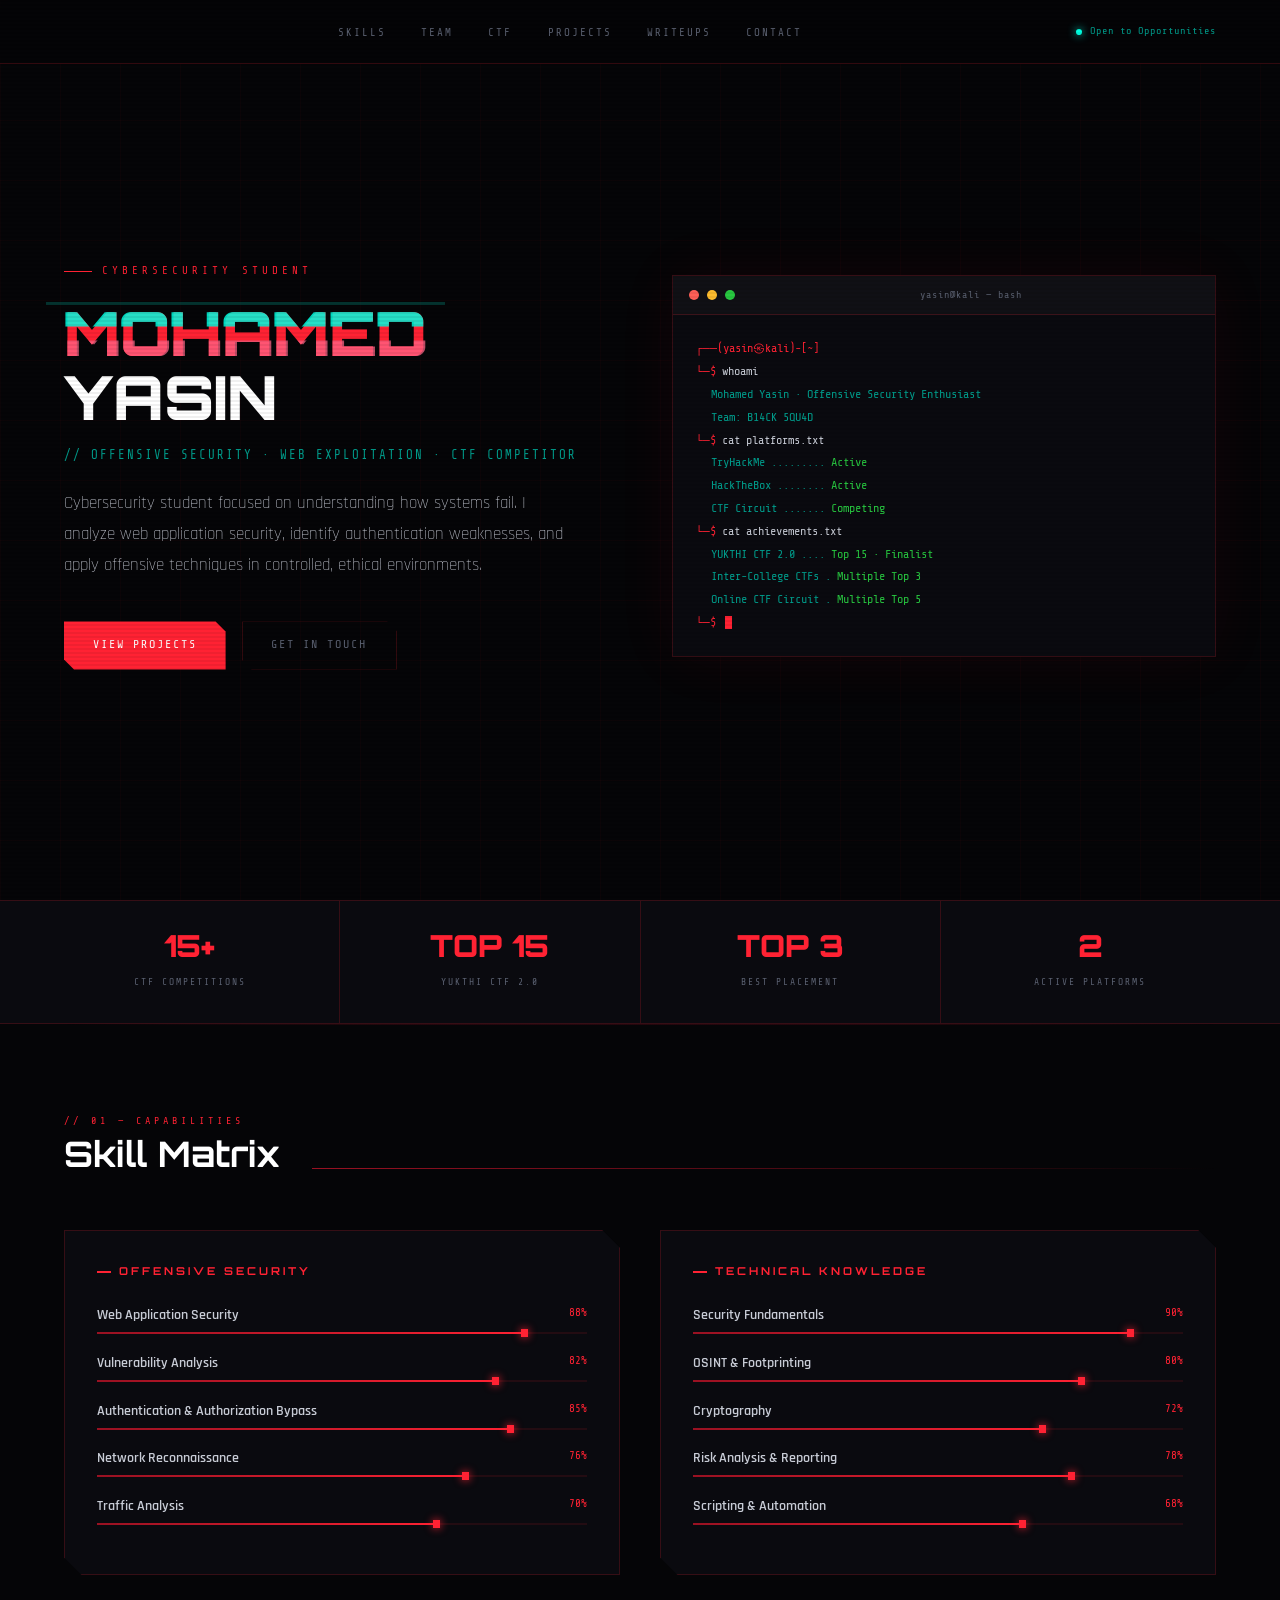
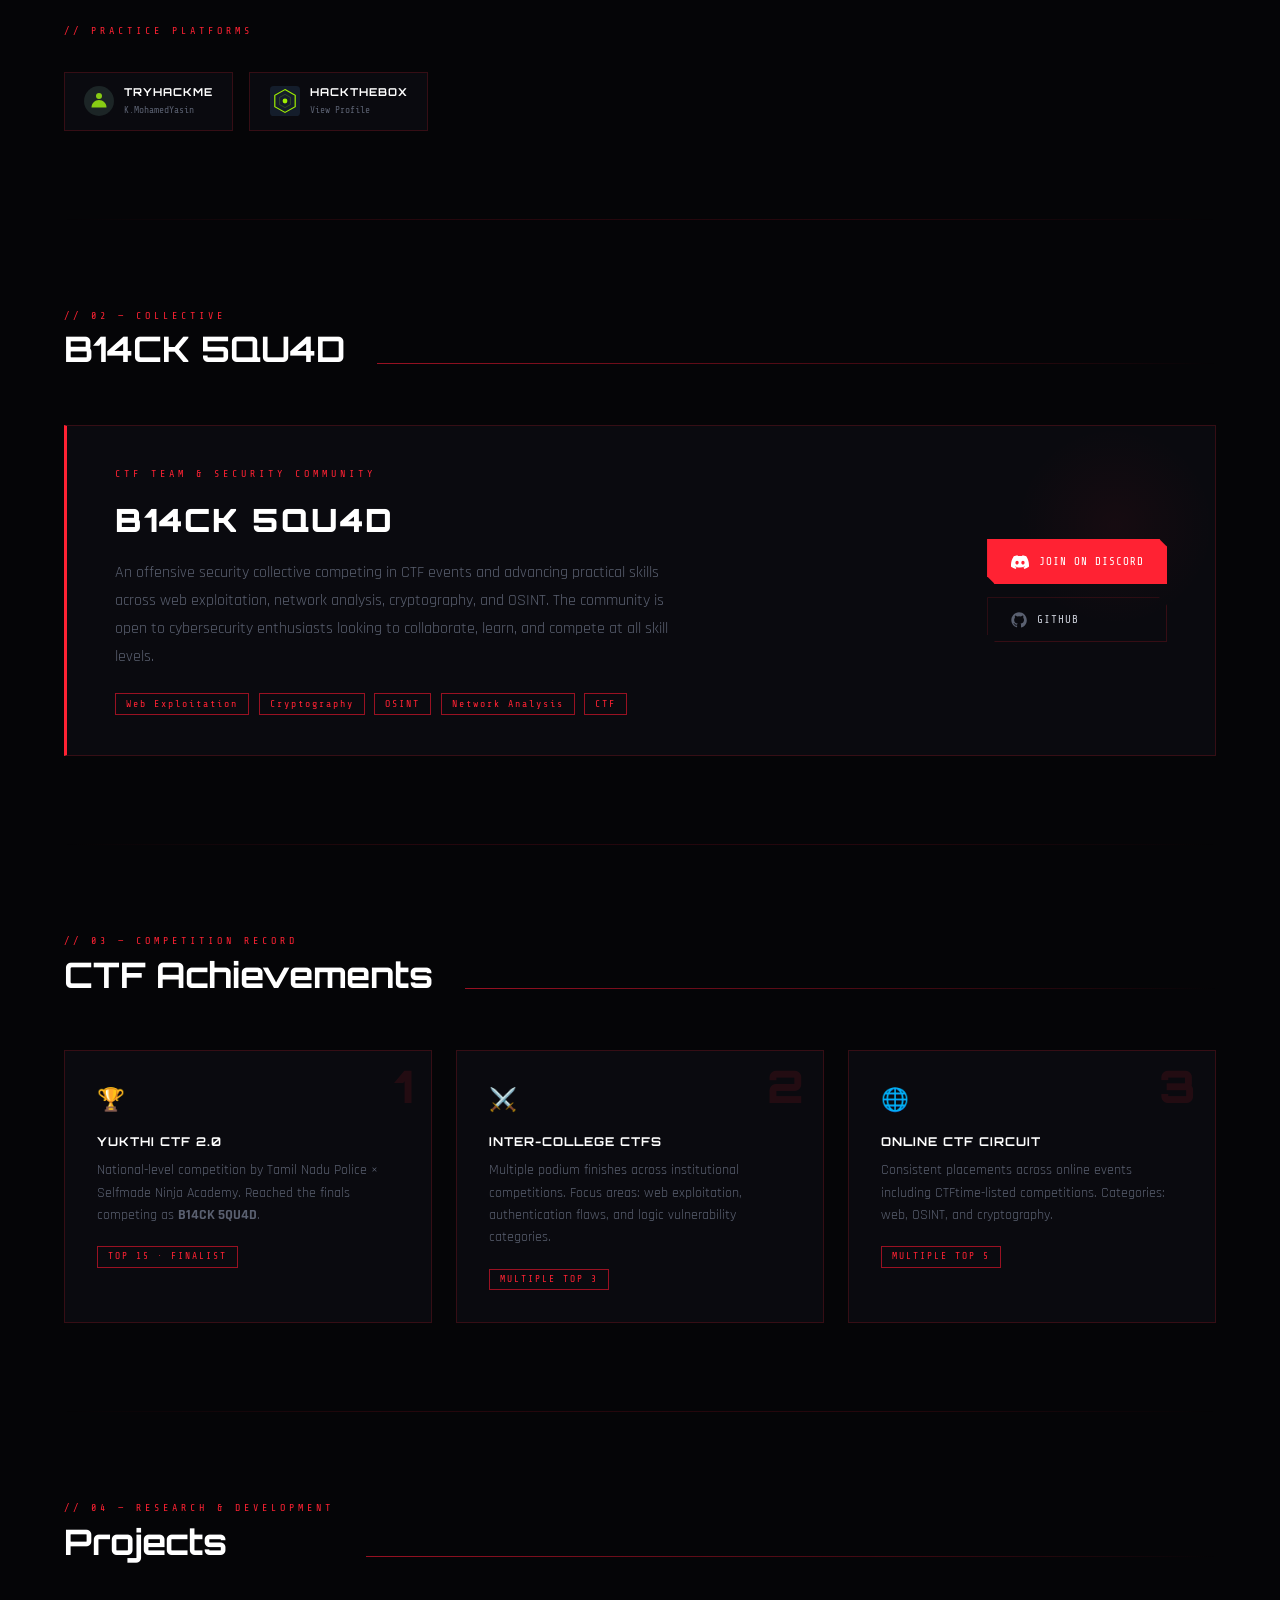
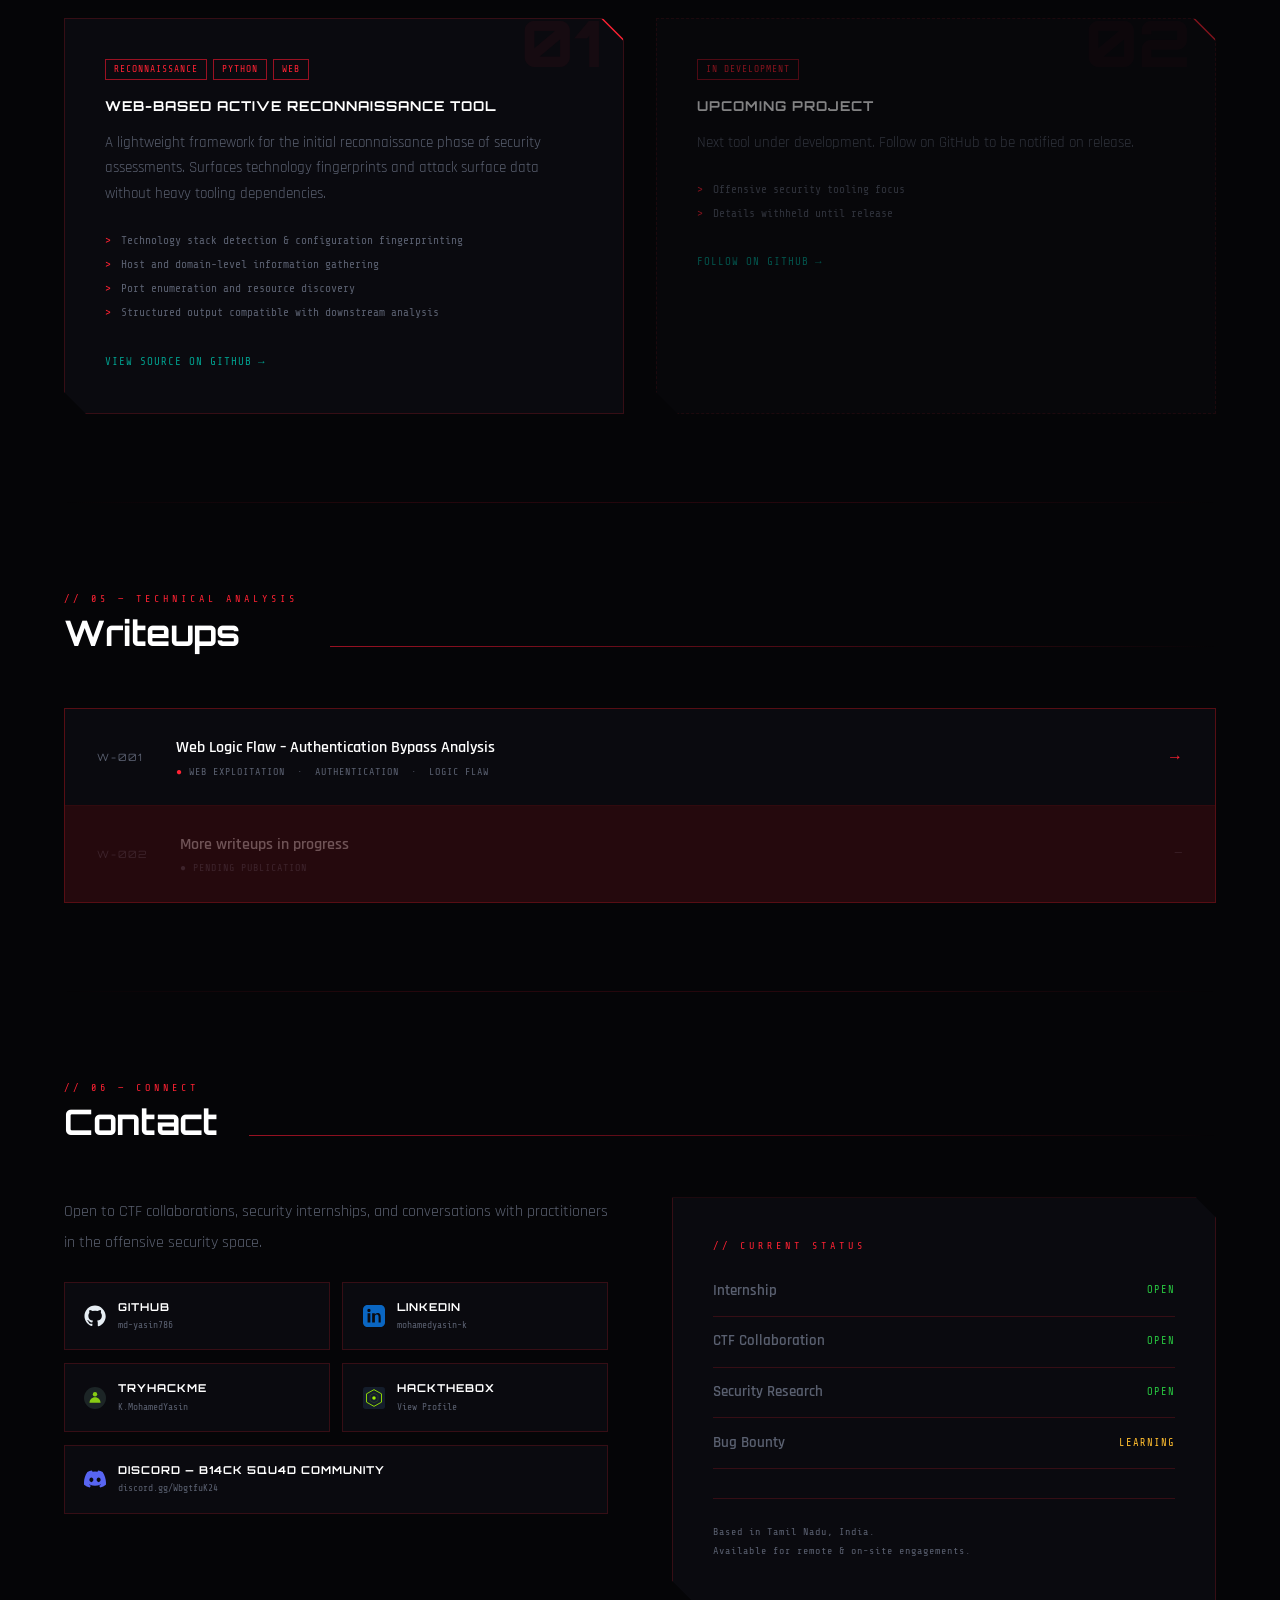
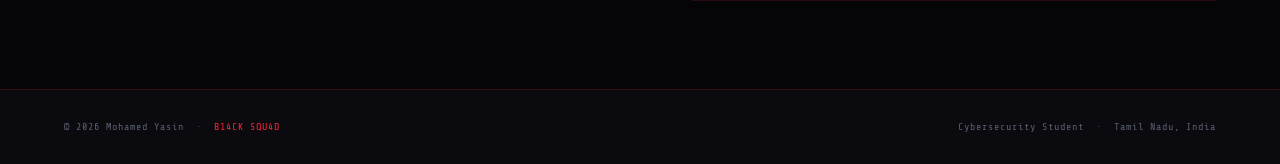
==== commit a5bb2079: "Portfolio" ====
--- a/index.html
+++ b/index.html
@@ -243,7 +243,7 @@
 <div class="grid-bg"></div>
 
 <nav>
-  <div class="nav-logo">M<span>.</span>YASIN</div>
+  <div></div>
   <ul class="nav-links">
     <li><a href="#skills">Skills</a></li>
     <li><a href="#team">Team</a></li>
@@ -583,7 +583,7 @@
 </section>
 
 <footer>
-  <div class="footer-text">© 2025 Mohamed Yasin &nbsp;·&nbsp; <span>B14CK 5QU4D</span></div>
+  <div class="footer-text">© 2026 Mohamed Yasin &nbsp;·&nbsp; <span>B14CK 5QU4D</span></div>
   <div class="footer-text">Cybersecurity Student &nbsp;·&nbsp; Tamil Nadu, India</div>
 </footer>
 
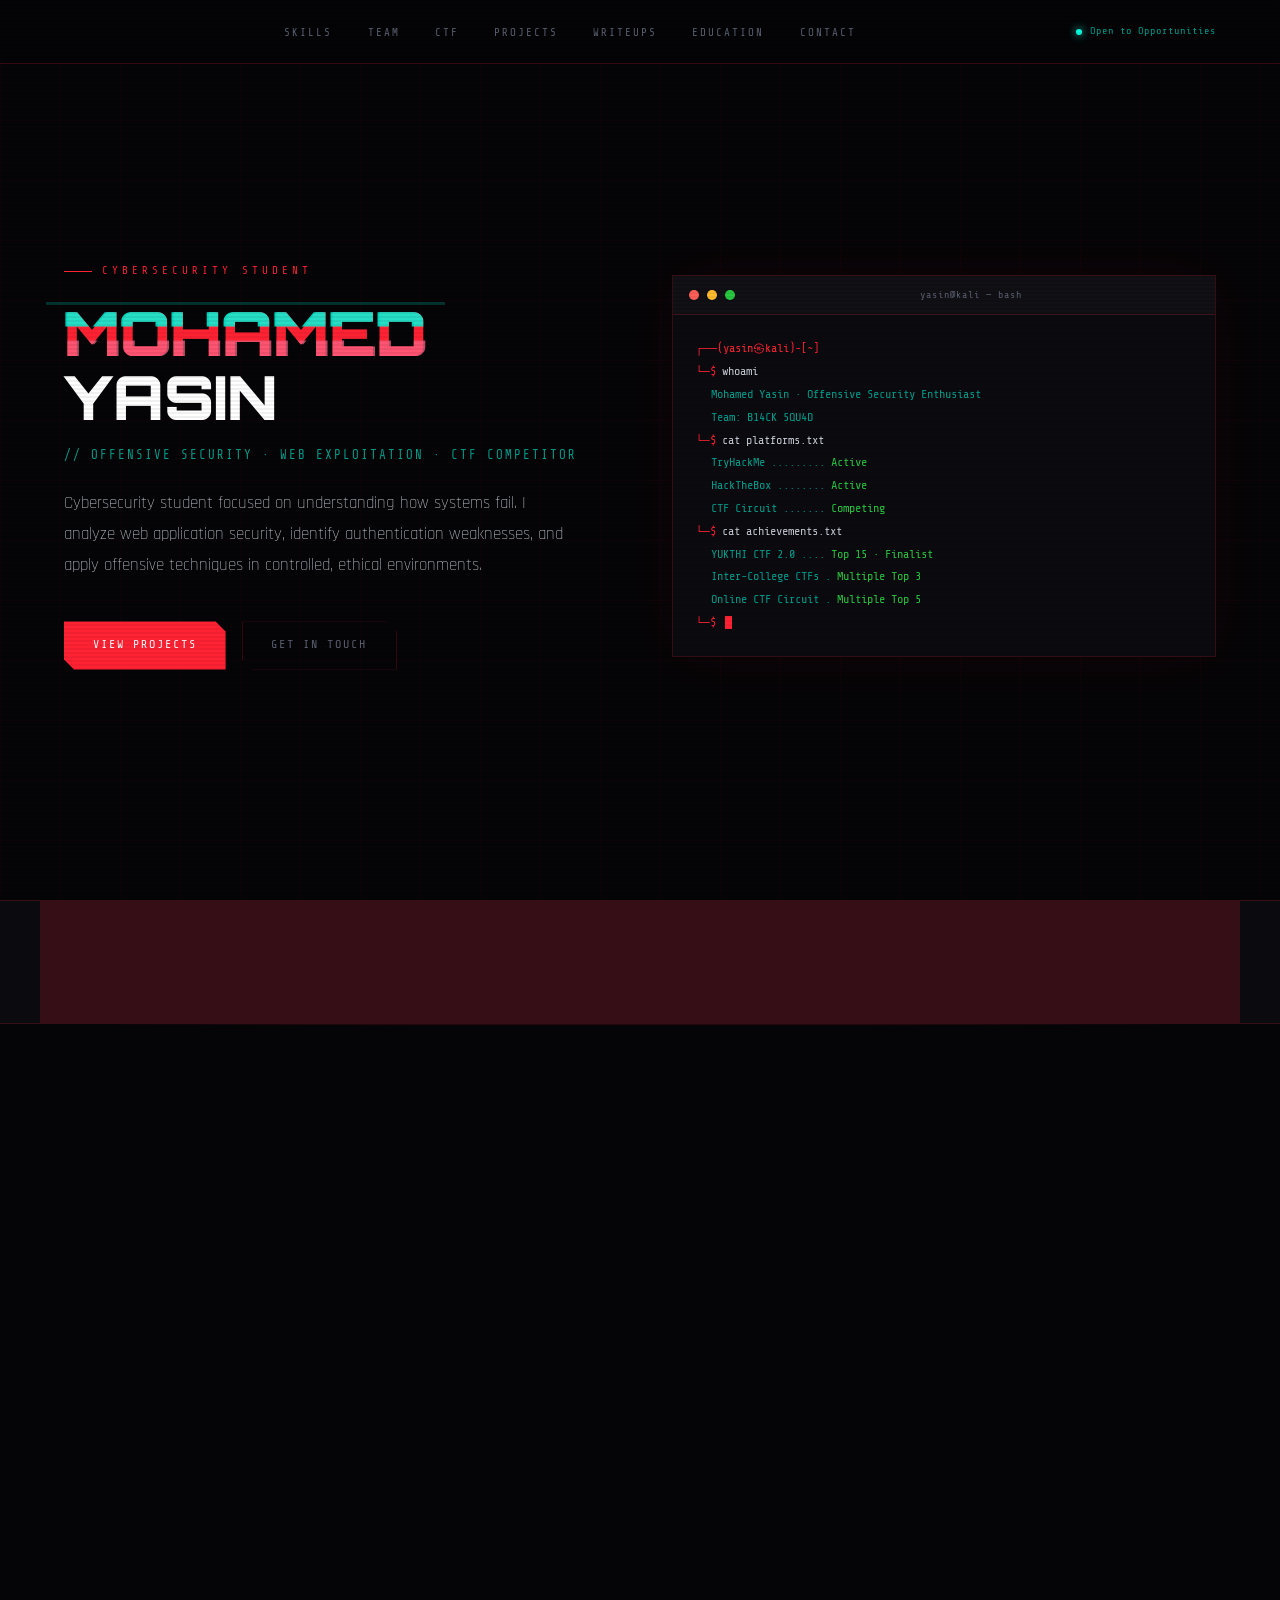
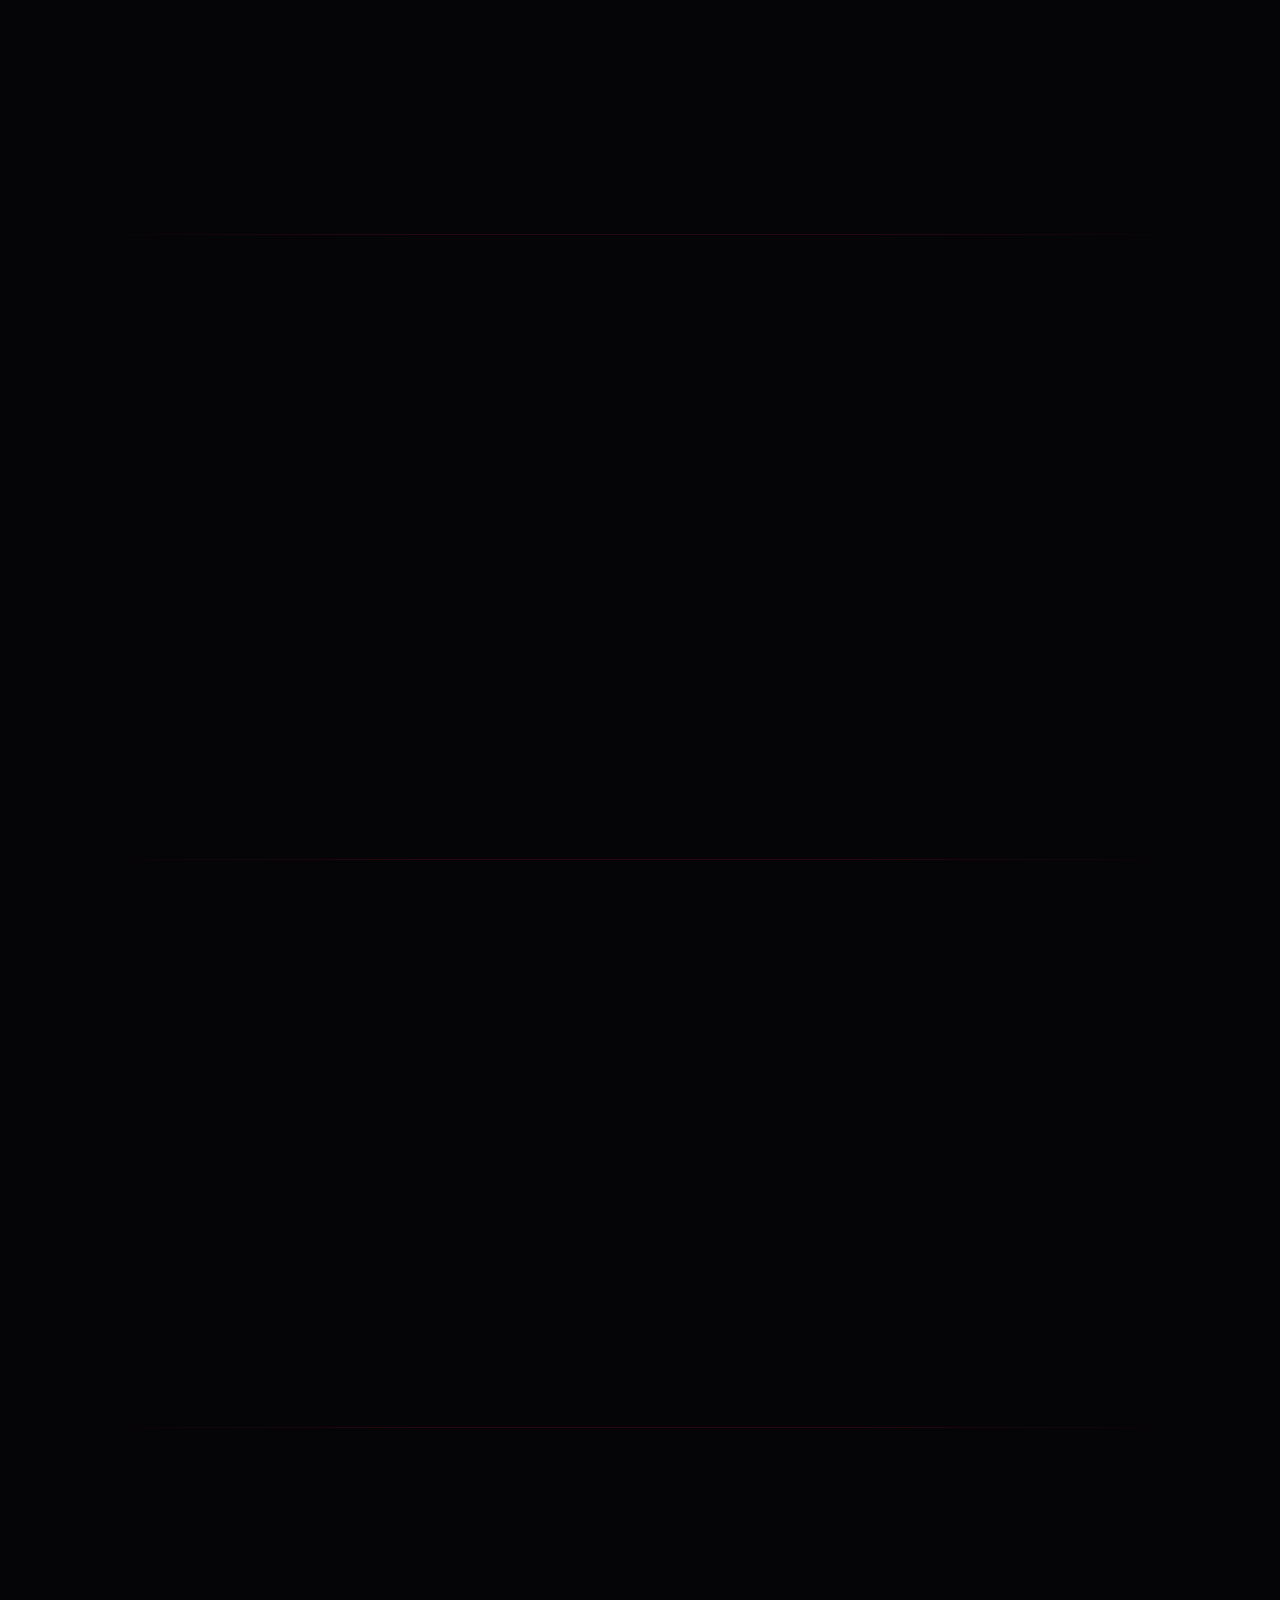
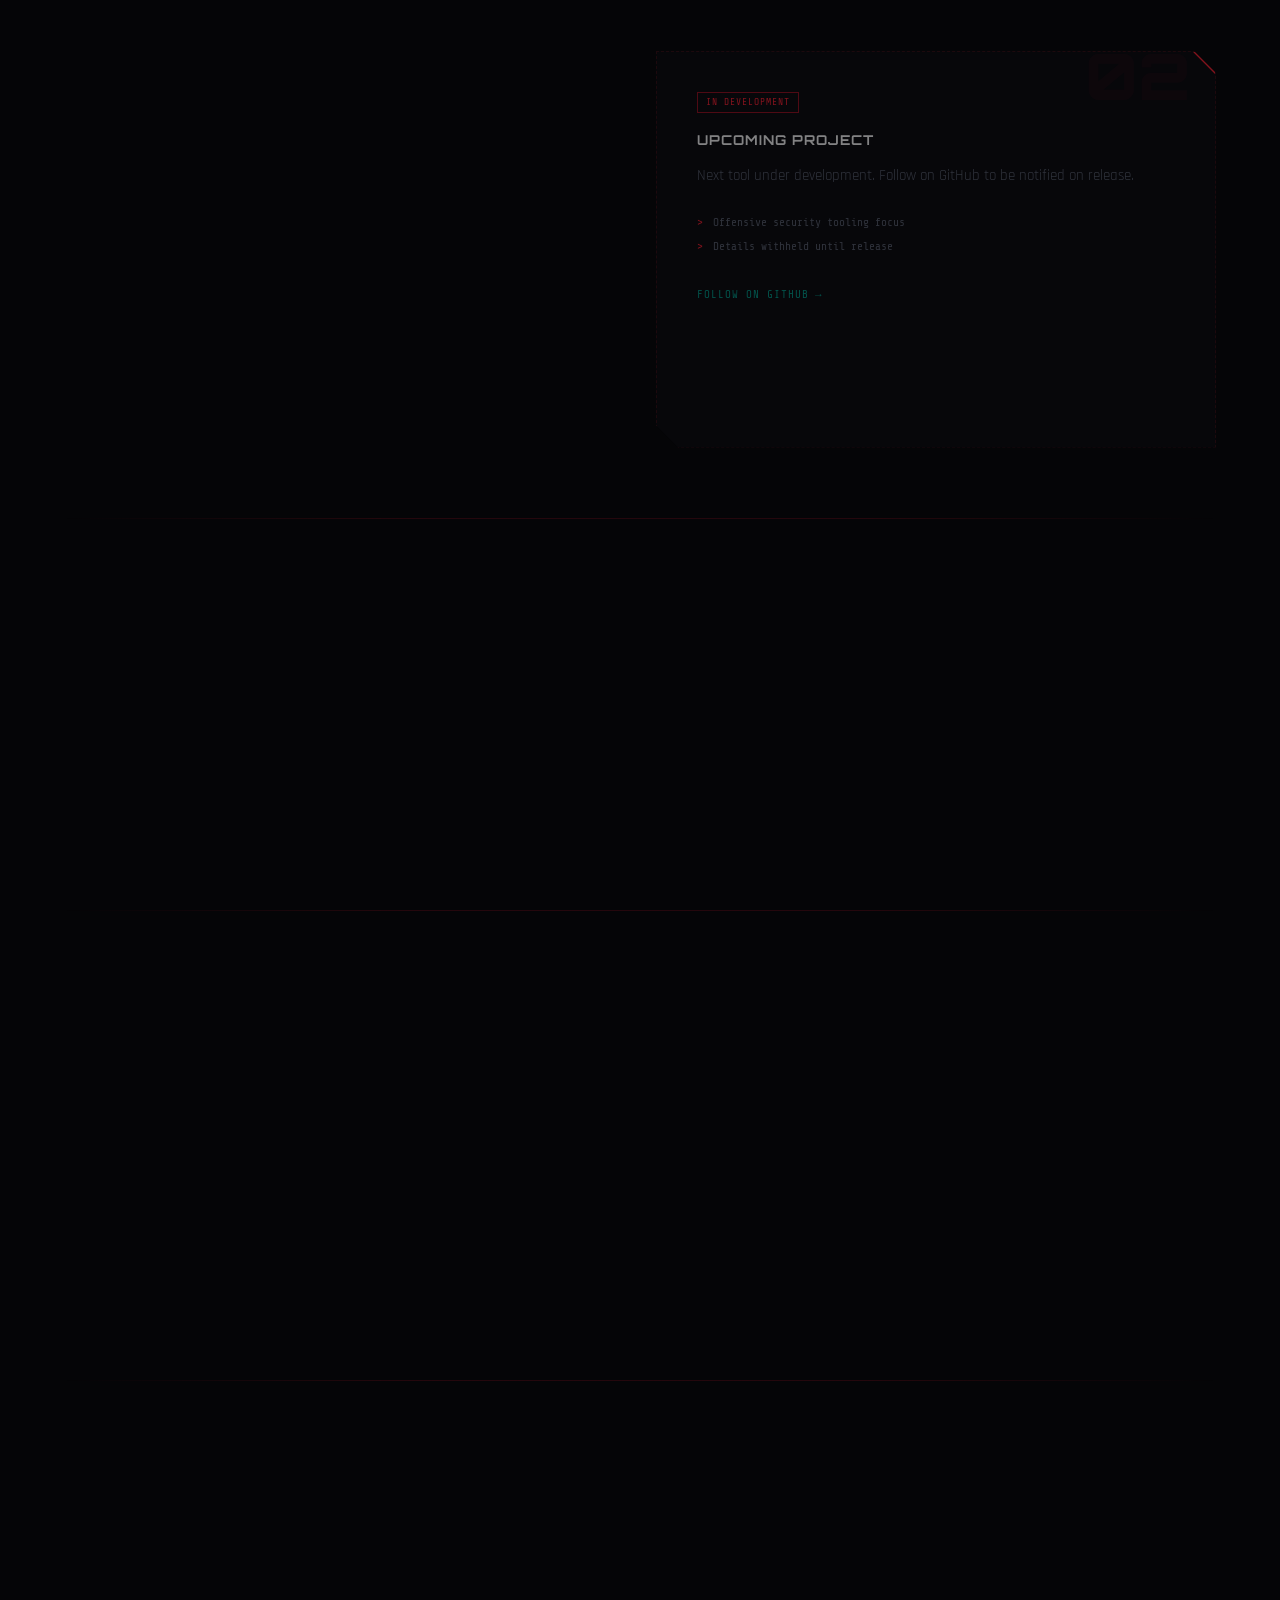
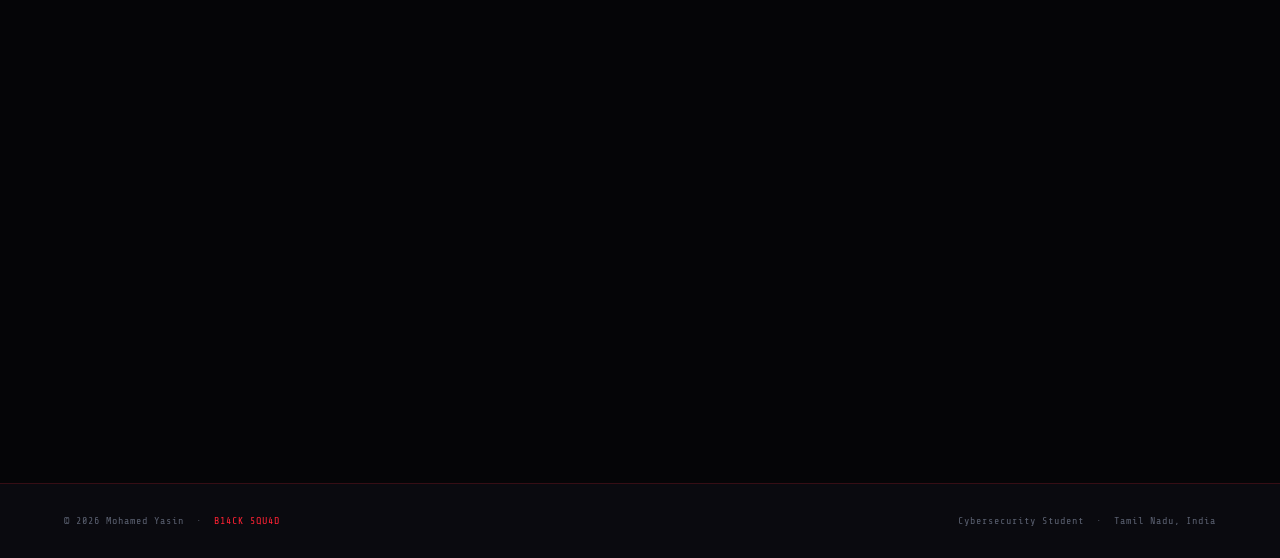
==== commit 8379b400: "Portfolio" ====
--- a/index.html
+++ b/index.html
@@ -128,14 +128,23 @@
 .skill-category:hover{border-color:var(--red);}
 .skill-cat-title{font-family:var(--display);font-size:0.68rem;font-weight:700;color:var(--red);letter-spacing:3px;text-transform:uppercase;margin-bottom:1.5rem;display:flex;align-items:center;gap:8px;}
 .skill-cat-title::before{content:'';width:14px;height:2px;background:var(--red);}
-.skill-item{margin-bottom:1.1rem;}
-.skill-info{display:flex;justify-content:space-between;margin-bottom:5px;}
-.skill-name{font-family:var(--body);font-size:0.9rem;color:var(--text);font-weight:600;}
-.skill-pct{font-family:var(--mono);font-size:0.68rem;color:var(--red);}
-.skill-bar-bg{height:2px;background:rgba(255,34,51,0.1);}
-.skill-bar-fill{height:100%;background:linear-gradient(90deg,var(--red-dim),var(--red));transform-origin:left;transform:scaleX(0);animation:barFill 1.5s ease forwards;position:relative;}
-@keyframes barFill{to{transform:scaleX(1);}}
-.skill-bar-fill::after{content:'';position:absolute;right:0;top:-3px;width:7px;height:8px;background:var(--red);box-shadow:0 0 8px var(--red);}
+.skill-group-label{font-family:var(--mono);font-size:0.6rem;color:var(--text-dim);letter-spacing:3px;text-transform:uppercase;margin:0 0 0.7rem;display:flex;align-items:center;gap:6px;}
+.skill-group-label::before{content:'//';color:var(--red);}
+.skill-tags{display:flex;flex-wrap:wrap;gap:0.5rem;margin-bottom:1.4rem;}
+.skill-tag{font-family:var(--body);font-size:0.85rem;font-weight:600;color:var(--text);background:rgba(255,34,51,0.07);border:1px solid rgba(255,34,51,0.2);padding:0.35rem 0.9rem;transition:all 0.2s;cursor:default;}
+.skill-tag:hover{border-color:var(--red);color:#fff;}
+.skill-tag.familiar{color:var(--text-dim);background:rgba(255,255,255,0.02);border-color:rgba(255,255,255,0.07);}
+.skill-tag.familiar:hover{border-color:var(--text-dim);color:var(--text);}
+/* Education */
+.edu-card{background:var(--bg2);border:1px solid var(--border);border-left:3px solid var(--red);padding:2rem 2.5rem;display:grid;grid-template-columns:1fr auto;align-items:center;gap:2rem;transition:border-color 0.3s;}
+.edu-card:hover{border-color:var(--red);}
+.edu-degree{font-family:var(--display);font-size:0.88rem;font-weight:700;color:#fff;letter-spacing:1px;text-transform:uppercase;margin-bottom:0.4rem;}
+.edu-institution{font-family:var(--body);font-size:1rem;color:var(--text);font-weight:600;margin-bottom:0.3rem;}
+.edu-detail{font-family:var(--mono);font-size:0.66rem;color:var(--text-dim);letter-spacing:1px;margin-bottom:0.8rem;}
+.edu-tags{display:flex;flex-wrap:wrap;gap:0.5rem;}
+.edu-tag{font-family:var(--mono);font-size:0.6rem;color:var(--red);border:1px solid var(--red-dim);padding:2px 10px;letter-spacing:2px;text-transform:uppercase;}
+.edu-year{font-family:var(--display);font-size:2rem;font-weight:900;color:rgba(255,34,51,0.12);line-height:1;text-align:right;white-space:nowrap;}
+.edu-year span{display:block;font-size:0.58rem;color:var(--text-dim);letter-spacing:3px;text-transform:uppercase;margin-top:4px;font-weight:400;}
 
 .platforms-row{display:flex;flex-wrap:wrap;gap:1rem;margin-top:2rem;}
 .platform-badge{display:flex;align-items:center;gap:10px;padding:0.7rem 1.2rem;background:var(--bg2);border:1px solid var(--border);text-decoration:none;transition:all 0.3s;color:var(--text);}
@@ -250,6 +259,7 @@
     <li><a href="#ctf">CTF</a></li>
     <li><a href="#projects">Projects</a></li>
     <li><a href="#writeups">Writeups</a></li>
+    <li><a href="#education">Education</a></li>
     <li><a href="#contact">Contact</a></li>
   </ul>
   <div class="nav-status"><div class="status-dot"></div>Open to Opportunities</div>
@@ -319,19 +329,38 @@
     <div class="skills-grid">
       <div class="skill-category fade-in">
         <div class="skill-cat-title">Offensive Security</div>
-        <div class="skill-item"><div class="skill-info"><span class="skill-name">Web Application Security</span><span class="skill-pct">88%</span></div><div class="skill-bar-bg"><div class="skill-bar-fill" style="width:88%"></div></div></div>
-        <div class="skill-item"><div class="skill-info"><span class="skill-name">Vulnerability Analysis</span><span class="skill-pct">82%</span></div><div class="skill-bar-bg"><div class="skill-bar-fill" style="width:82%;animation-delay:.15s"></div></div></div>
-        <div class="skill-item"><div class="skill-info"><span class="skill-name">Authentication &amp; Authorization Bypass</span><span class="skill-pct">85%</span></div><div class="skill-bar-bg"><div class="skill-bar-fill" style="width:85%;animation-delay:.3s"></div></div></div>
-        <div class="skill-item"><div class="skill-info"><span class="skill-name">Network Reconnaissance</span><span class="skill-pct">76%</span></div><div class="skill-bar-bg"><div class="skill-bar-fill" style="width:76%;animation-delay:.45s"></div></div></div>
-        <div class="skill-item"><div class="skill-info"><span class="skill-name">Traffic Analysis</span><span class="skill-pct">70%</span></div><div class="skill-bar-bg"><div class="skill-bar-fill" style="width:70%;animation-delay:.6s"></div></div></div>
+        <div class="skill-group-label">Proficient</div>
+        <div class="skill-tags">
+          <span class="skill-tag">Web Application Security</span>
+          <span class="skill-tag">Vulnerability Analysis</span>
+          <span class="skill-tag">Auth &amp; Authorization Bypass</span>
+          <span class="skill-tag">Logic Flaw Exploitation</span>
+          <span class="skill-tag">OSINT &amp; Footprinting</span>
+        </div>
+        <div class="skill-group-label">Familiar With</div>
+        <div class="skill-tags">
+          <span class="skill-tag familiar">Network Reconnaissance</span>
+          <span class="skill-tag familiar">Traffic Analysis</span>
+          <span class="skill-tag familiar">Privilege Escalation</span>
+        </div>
       </div>
       <div class="skill-category fade-in">
         <div class="skill-cat-title">Technical Knowledge</div>
-        <div class="skill-item"><div class="skill-info"><span class="skill-name">Security Fundamentals</span><span class="skill-pct">90%</span></div><div class="skill-bar-bg"><div class="skill-bar-fill" style="width:90%"></div></div></div>
-        <div class="skill-item"><div class="skill-info"><span class="skill-name">OSINT &amp; Footprinting</span><span class="skill-pct">80%</span></div><div class="skill-bar-bg"><div class="skill-bar-fill" style="width:80%;animation-delay:.15s"></div></div></div>
-        <div class="skill-item"><div class="skill-info"><span class="skill-name">Cryptography</span><span class="skill-pct">72%</span></div><div class="skill-bar-bg"><div class="skill-bar-fill" style="width:72%;animation-delay:.3s"></div></div></div>
-        <div class="skill-item"><div class="skill-info"><span class="skill-name">Risk Analysis &amp; Reporting</span><span class="skill-pct">78%</span></div><div class="skill-bar-bg"><div class="skill-bar-fill" style="width:78%;animation-delay:.45s"></div></div></div>
-        <div class="skill-item"><div class="skill-info"><span class="skill-name">Scripting &amp; Automation</span><span class="skill-pct">68%</span></div><div class="skill-bar-bg"><div class="skill-bar-fill" style="width:68%;animation-delay:.6s"></div></div></div>
+        <div class="skill-group-label">Proficient</div>
+        <div class="skill-tags">
+          <span class="skill-tag">Security Fundamentals</span>
+          <span class="skill-tag">Risk Analysis &amp; Reporting</span>
+          <span class="skill-tag">Burp Suite</span>
+          <span class="skill-tag">Nmap</span>
+          <span class="skill-tag">Linux / Kali</span>
+        </div>
+        <div class="skill-group-label">Familiar With</div>
+        <div class="skill-tags">
+          <span class="skill-tag familiar">Cryptography</span>
+          <span class="skill-tag familiar">Scripting &amp; Automation</span>
+          <span class="skill-tag familiar">Wireshark</span>
+          <span class="skill-tag familiar">Python</span>
+        </div>
       </div>
     </div>
 
@@ -462,7 +491,8 @@
           <li>Port enumeration and resource discovery</li>
           <li>Structured output compatible with downstream analysis</li>
         </ul>
-        <a href="https://github.com/md-yasin786" target="_blank" class="project-link">View Source on GitHub</a>
+        <a href="https://web-ui-recon-active.vercel.app/" target="_blank" class="project-link">Live Demo</a>
+        <a href="https://github.com/md-yasin786" target="_blank" class="project-link" style="margin-left:1.5rem;">GitHub</a>
       </div>
       <div class="project-card fade-in" style="opacity:0.5;border-style:dashed;">
         <div class="project-num">02</div>
@@ -497,14 +527,31 @@
         </div>
         <div class="writeup-arrow">→</div>
       </a>
-      <div class="writeup-item" style="opacity:0.3;cursor:default;pointer-events:none;">
-        <div class="writeup-num">W-002</div>
-        <div class="writeup-content">
-          <div class="writeup-title">More writeups in progress</div>
-          <div class="writeup-meta"><span style="color:var(--text-dim);">●</span>&nbsp;Pending publication</div>
-        </div>
-        <div class="writeup-arrow" style="color:var(--text-dim);">—</div>
-      </div>
+    </div>
+  </div>
+</section>
+
+<div class="divider"></div>
+
+<!-- EDUCATION -->
+<section id="education">
+  <div class="container">
+    <div class="section-header fade-in">
+      <div><div class="section-label">// 06 — Academic Background</div><div class="section-title">Education</div></div>
+      <div class="section-line"></div>
+    </div>
+    <div class="edu-card fade-in">
+      <div>
+        <div class="edu-degree">B.Sc Information Technology</div>
+        <div class="edu-institution">Jamal Mohamed College, Tiruchirappalli</div>
+        <div class="edu-detail">Specialization in Cybersecurity &nbsp;·&nbsp; Affiliated to Bharathidasan University</div>
+        <div class="edu-tags">
+          <span class="edu-tag">Cybersecurity</span>
+          <span class="edu-tag">Information Technology</span>
+          <span class="edu-tag">Final Year</span>
+        </div>
+      </div>
+      <div class="edu-year">2023–26<span>Graduating 2026</span></div>
     </div>
   </div>
 </section>
@@ -515,12 +562,18 @@
 <section id="contact">
   <div class="container">
     <div class="section-header fade-in">
-      <div><div class="section-label">// 06 — Connect</div><div class="section-title">Contact</div></div>
+      <div><div class="section-label">// 07 — Connect</div><div class="section-title">Contact</div></div>
       <div class="section-line"></div>
     </div>
     <div class="contact-grid">
       <div class="fade-in">
         <p class="contact-intro">Open to CTF collaborations, security internships, and conversations with practitioners in the offensive security space.</p>
+        <div style="display:flex;flex-direction:column;gap:0.6rem;margin-top:1.5rem;margin-bottom:1rem;">
+          <a href="/cdn-cgi/l/email-protection#2845474049454d4c0651495b4146065b4d4b684f45494144064b4745" class="social-btn" style="border-color:rgba(255,34,51,0.35);">
+            <svg width="20" height="20" viewBox="0 0 24 24" fill="none" stroke="var(--red)" stroke-width="2" stroke-linecap="round" stroke-linejoin="round"><rect x="2" y="4" width="20" height="16" rx="2"/><polyline points="2,4 12,13 22,4"/></svg>
+            <div><span class="social-btn-name">Email</span><span class="social-btn-sub"><span class="__cf_email__" data-cfemail="cea3a1a6afa3abaae0b7afbda7a0e0bdabad8ea9a3afa7a2e0ada1a3">[email&#160;protected]</span></span></div>
+          </a>
+        </div>
         <div class="social-grid">
 
           <!-- GitHub -->
@@ -587,7 +640,7 @@
   <div class="footer-text">Cybersecurity Student &nbsp;·&nbsp; Tamil Nadu, India</div>
 </footer>
 
-<script>
+<script data-cfasync="false" src="/cdn-cgi/scripts/5c5dd728/cloudflare-static/email-decode.min.js"></script><script>
 const obs = new IntersectionObserver((entries) => {
   entries.forEach((entry) => {
     if (entry.isIntersecting) {
@@ -597,17 +650,4 @@
     }
   });
 }, { threshold: 0.08 });
-document.querySelectorAll('.fade-in').forEach(el => obs.observe(el));
-
-const skillObs = new IntersectionObserver((entries) => {
-  entries.forEach(entry => { if (entry.isIntersecting) { entry.target.style.animationPlayState = 'running'; skillObs.unobserve(entry.target); } });
-}, { threshold: 0.5 });
-document.querySelectorAll('.skill-bar-fill').forEach(b => { b.style.animationPlayState = 'paused'; skillObs.observe(b); });
-
-document.querySelectorAll('.tl').forEach((l, i) => {
-  l.style.opacity = '0';
-  setTimeout(() => { l.style.opacity = '1'; l.style.transition = 'opacity 0.12s'; }, i * 140 + 600);
-});
-</script>
-</body>
-</html>+document.querySelecto
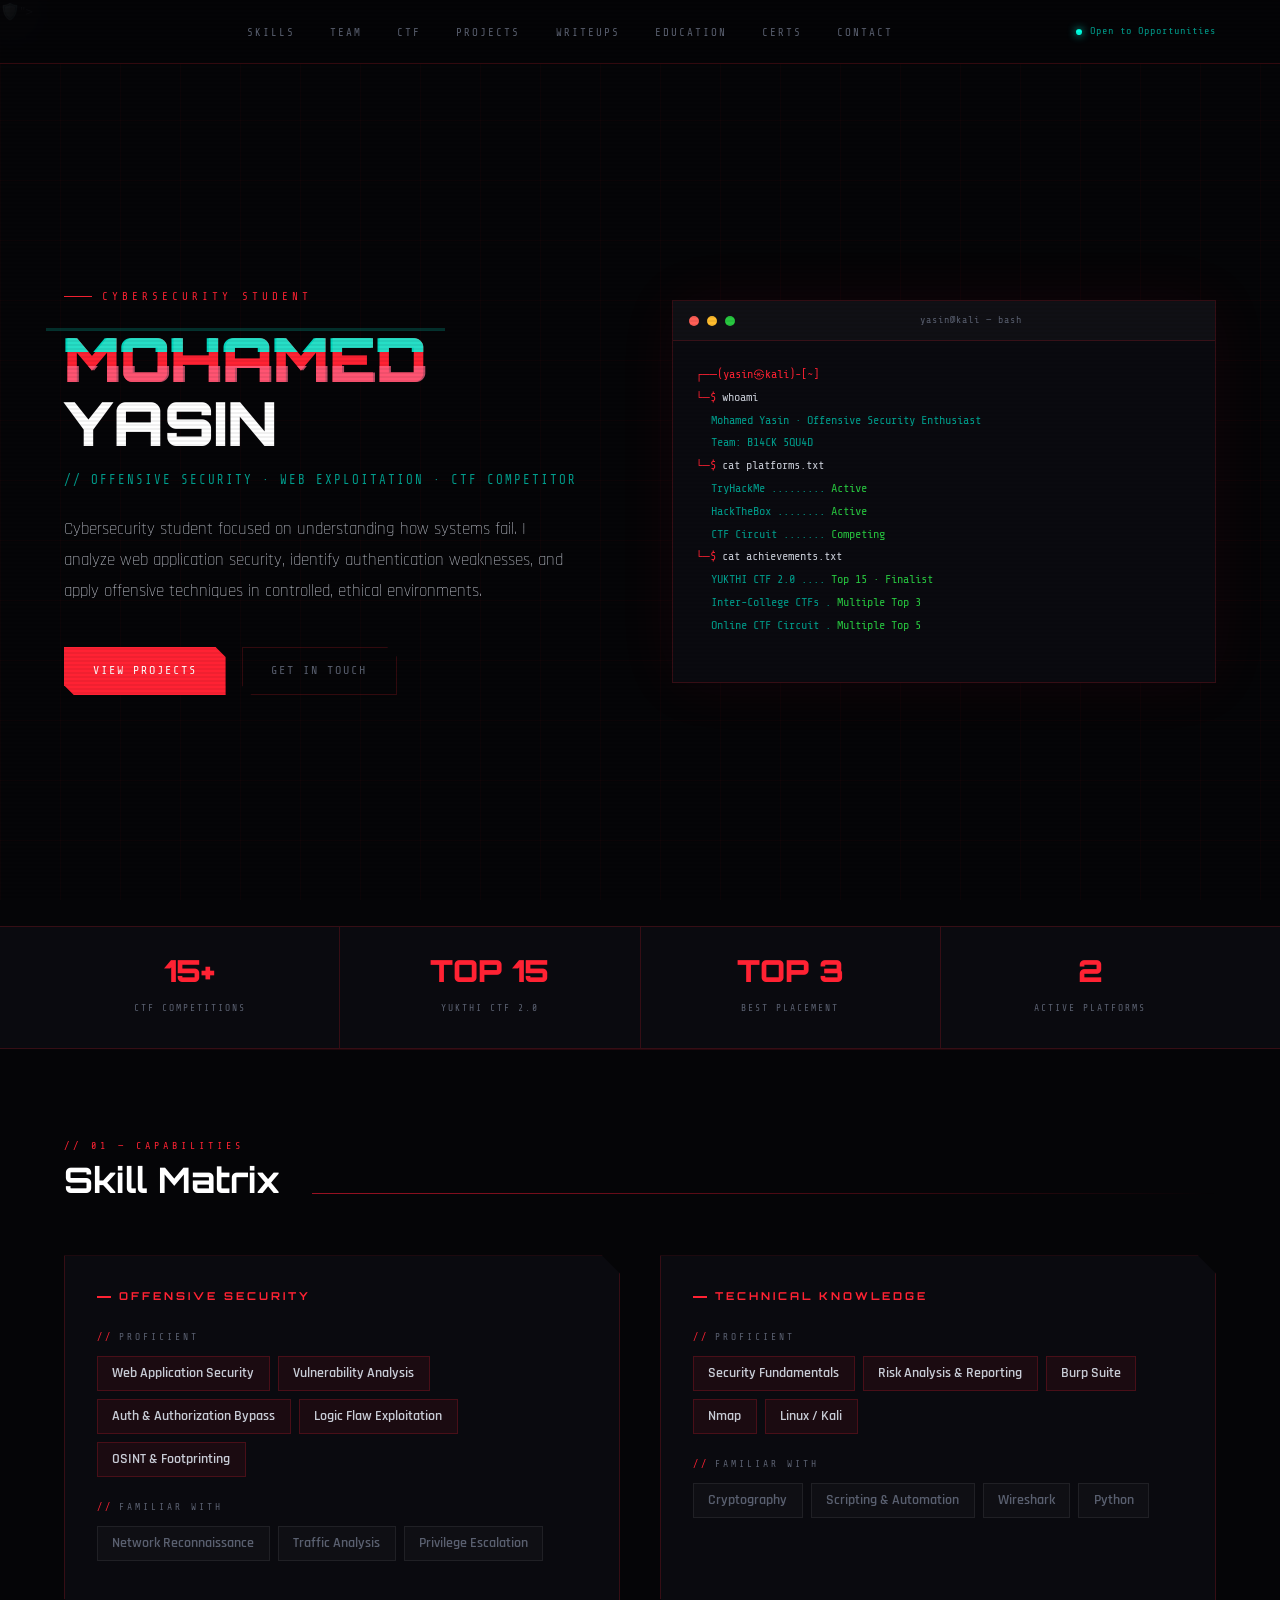
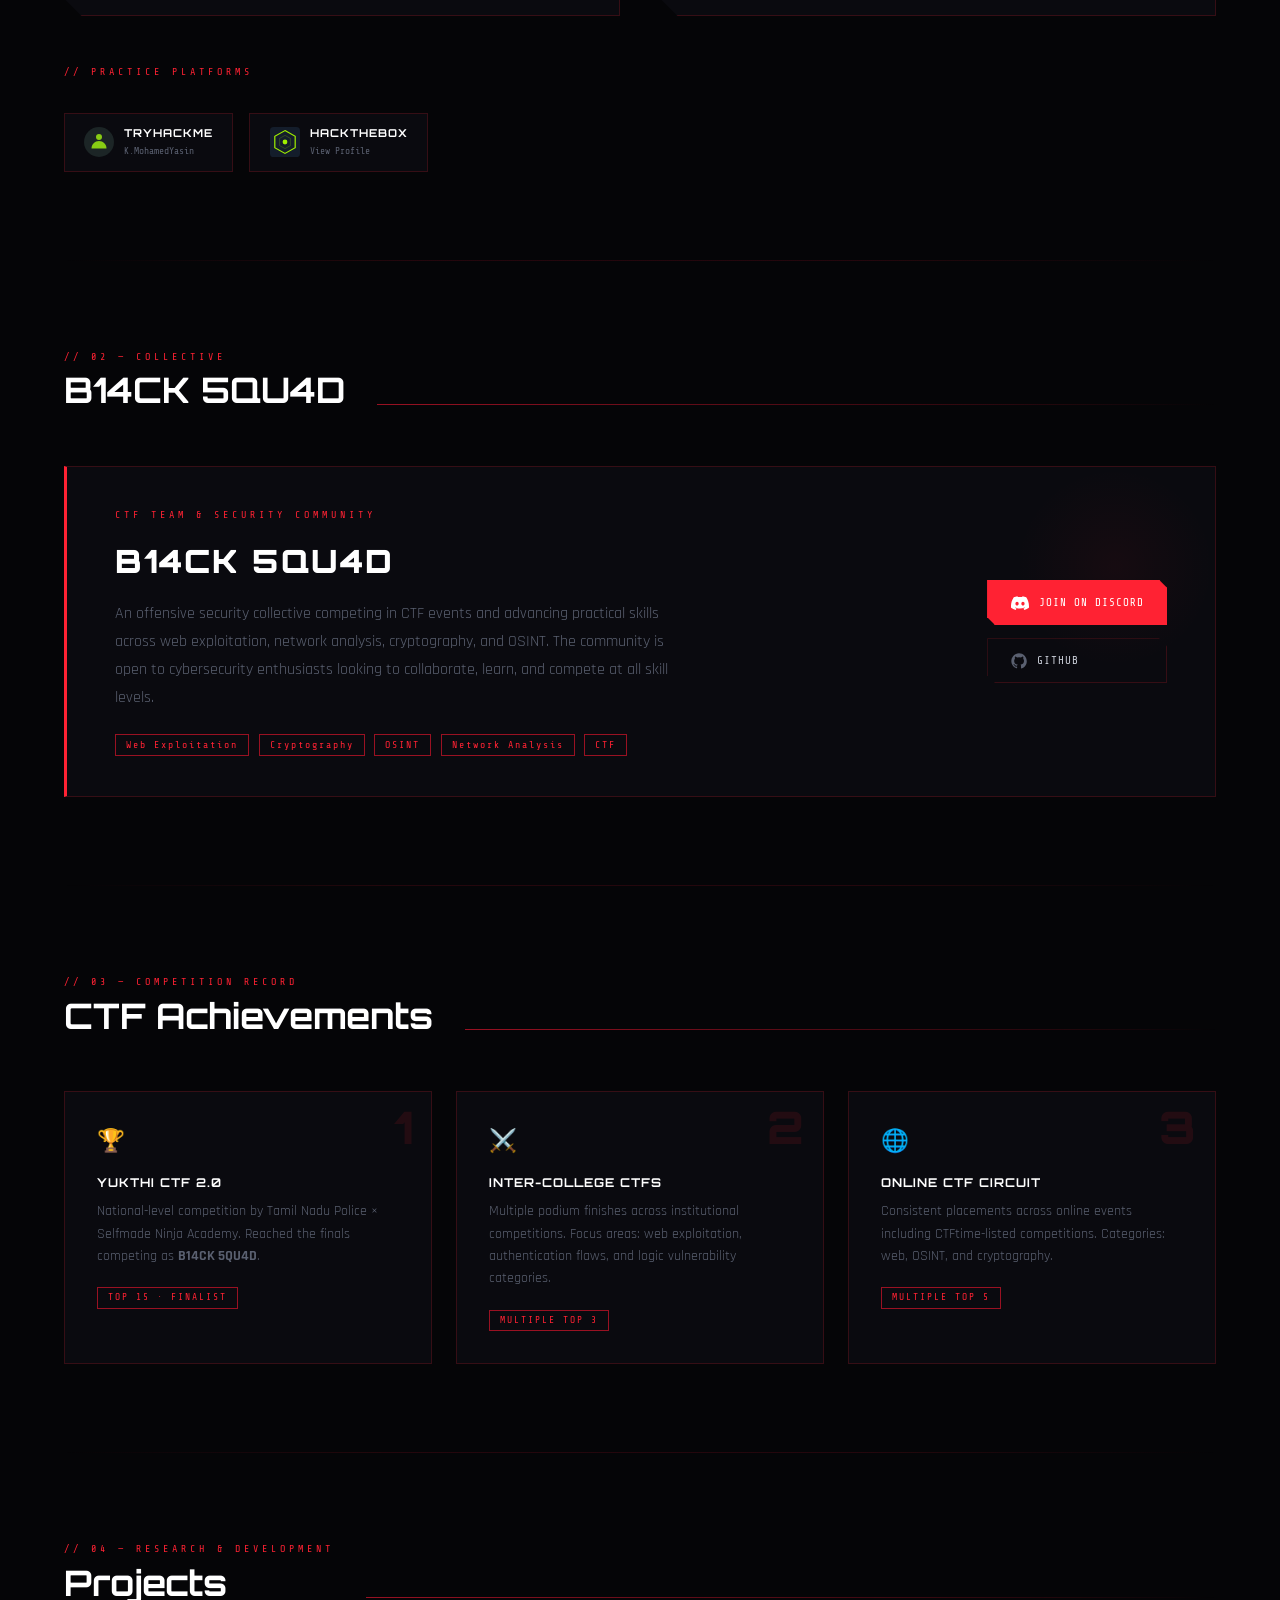
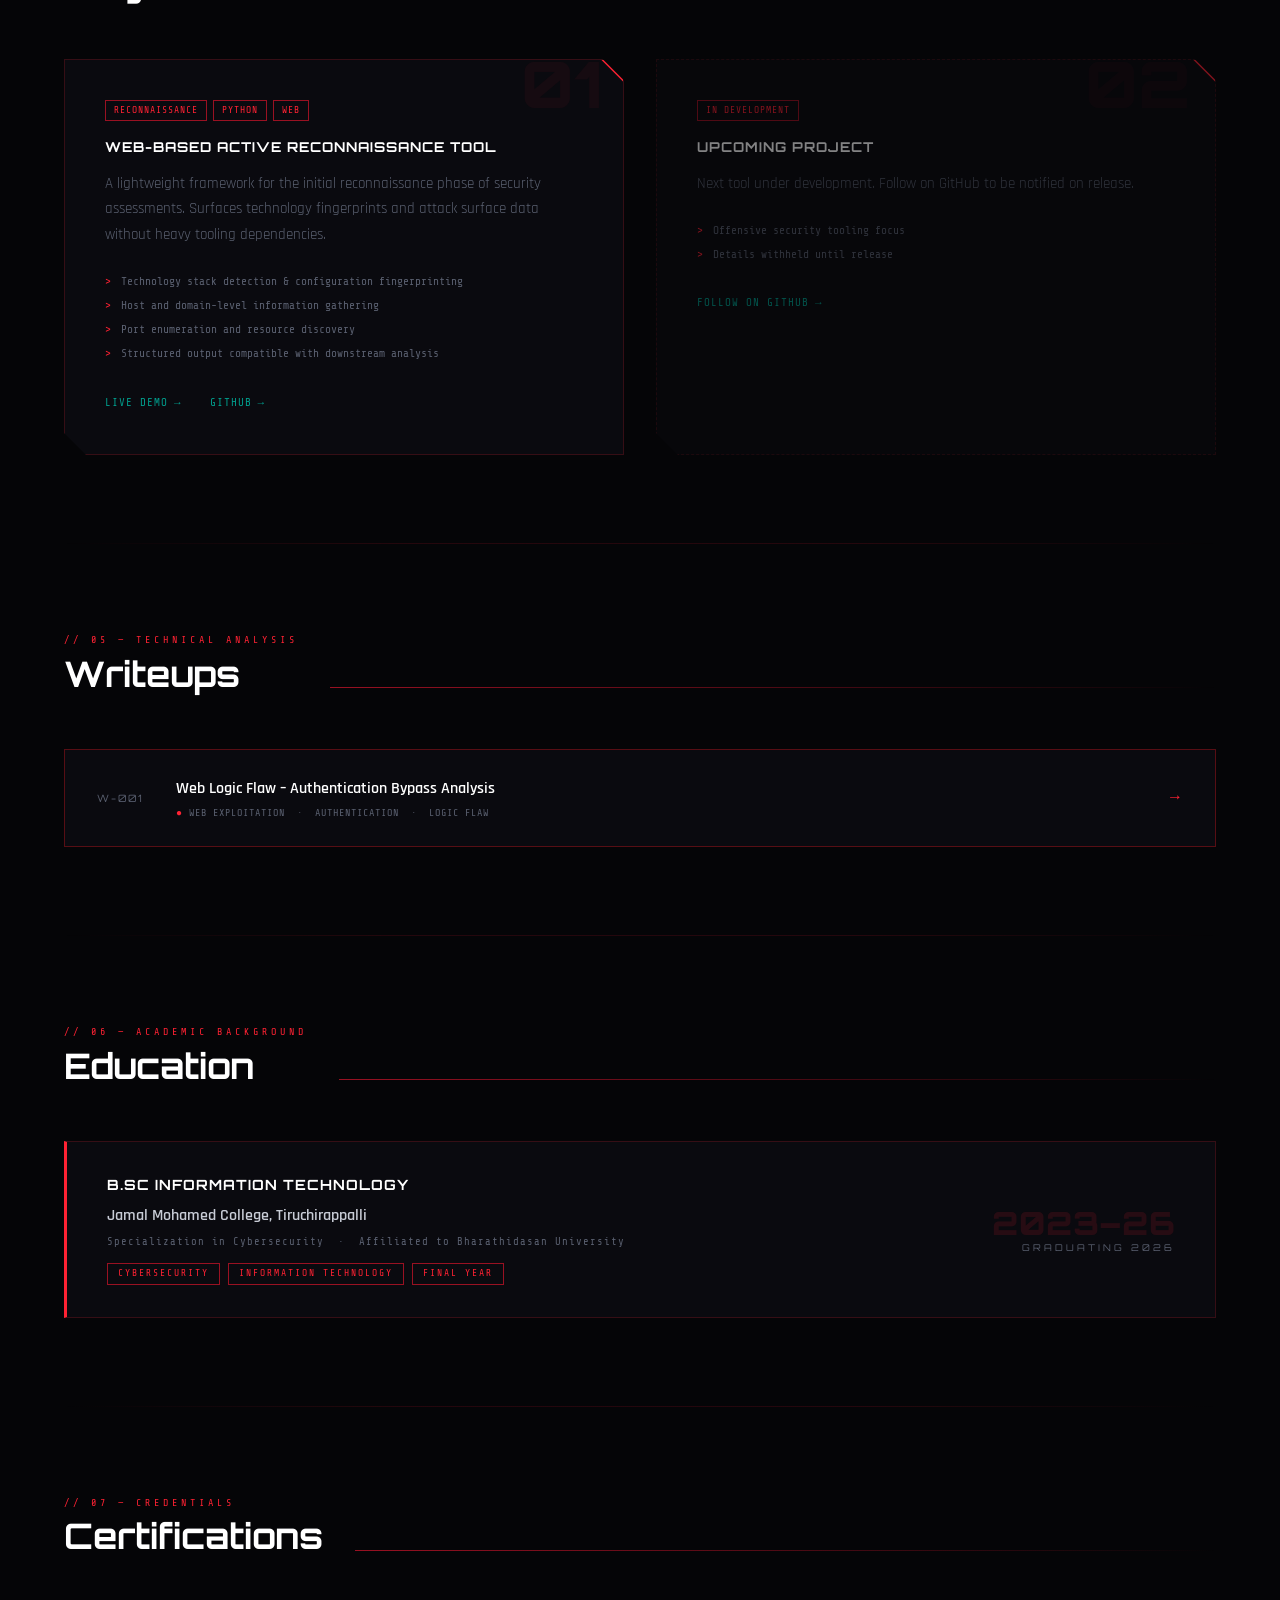
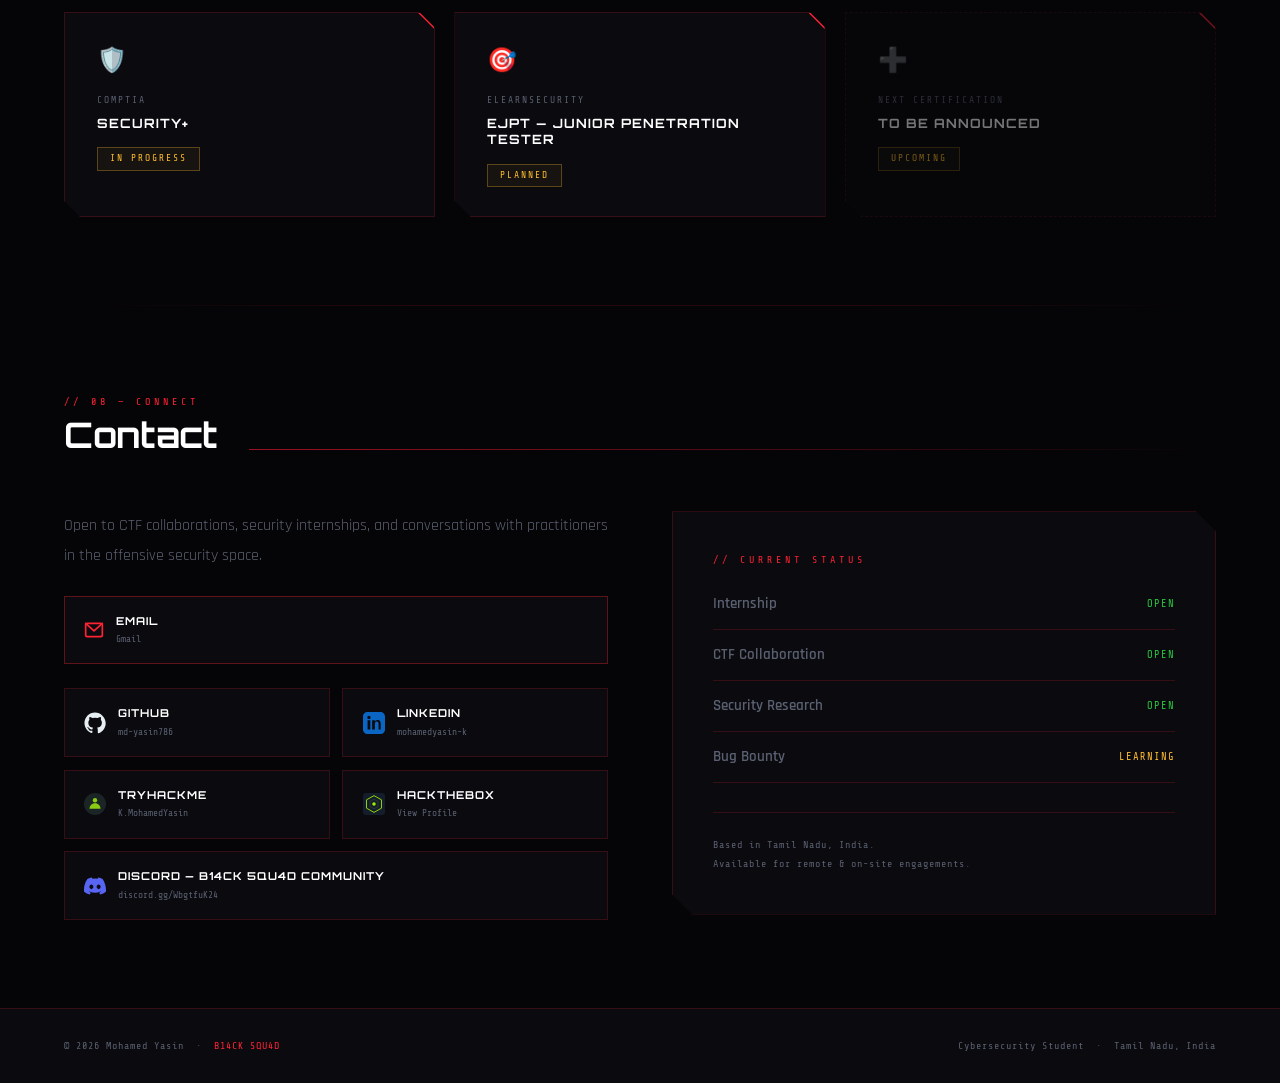
==== commit a82c84a2: "Portfolio" ====
--- a/index.html
+++ b/index.html
@@ -4,6 +4,14 @@
 <meta charset="UTF-8">
 <meta name="viewport" content="width=device-width, initial-scale=1.0">
 <title>Mohamed Yasin | Offensive Security</title>
+<meta name="description" content="Mohamed Yasin — Cybersecurity student specializing in offensive security, web application exploitation, and CTF competitions. Based in Tamil Nadu, India.">
+<meta name="keywords" content="cybersecurity, penetration testing, CTF player, web security, offensive security, bug bounty, Tamil Nadu">
+<meta name="author" content="Mohamed Yasin">
+<meta property="og:title" content="Mohamed Yasin | Offensive Security">
+<meta property="og:description" content="Cybersecurity student specializing in web exploitation, CTF competitions, and offensive security research.">
+<meta property="og:url" content="https://md-yasin786.github.io">
+<meta property="og:type" content="website">
+<link rel="icon" href="data:image/svg+xml,<svg aria-hidden="true" xmlns='http://www.w3.org/2000/svg' viewBox='0 0 100 100'><text y='.9em' font-size='90'>🛡️</text></svg>">
 <link rel="preconnect" href="https://fonts.googleapis.com">
 <link href="https://fonts.googleapis.com/css2?family=Share+Tech+Mono&family=Orbitron:wght@400;700;900&family=Rajdhani:wght@300;400;600;700&display=swap" rel="stylesheet">
 <style>
@@ -246,6 +254,22 @@
   footer{flex-direction:column;gap:0.8rem;padding:1.5rem;text-align:center;}
   .divider{margin:0 1.5rem;}
 }
+/* Certifications */
+.cert-grid{display:grid;grid-template-columns:repeat(auto-fit,minmax(260px,1fr));gap:1.2rem;}
+.cert-card{background:var(--bg2);border:1px solid var(--border);padding:1.8rem 2rem;position:relative;overflow:hidden;transition:all 0.3s;clip-path:polygon(0 0,calc(100% - 16px) 0,100% 16px,100% 100%,16px 100%,0 calc(100% - 16px));}
+.cert-card:hover{border-color:var(--red);transform:translateY(-3px);box-shadow:0 16px 32px rgba(255,34,51,0.08);}
+.cert-card::after{content:'';position:absolute;top:0;right:0;width:16px;height:16px;background:var(--red);clip-path:polygon(100% 0,0 0,100% 100%);}
+.cert-logo{font-size:1.5rem;margin-bottom:0.8rem;}
+.cert-issuer{font-family:var(--mono);font-size:0.6rem;color:var(--text-dim);letter-spacing:2px;text-transform:uppercase;margin-bottom:0.4rem;}
+.cert-name{font-family:var(--display);font-size:0.8rem;font-weight:700;color:#fff;letter-spacing:1px;text-transform:uppercase;margin-bottom:0.8rem;line-height:1.3;}
+.cert-badge{display:inline-block;font-family:var(--mono);font-size:0.6rem;letter-spacing:2px;text-transform:uppercase;padding:3px 12px;border:1px solid;}
+.cert-badge.in-progress{color:#ffbd2e;border-color:rgba(255,189,46,0.3);background:rgba(255,189,46,0.05);}
+.cert-badge.earned{color:#28c840;border-color:rgba(40,200,64,0.3);background:rgba(40,200,64,0.05);}
+/* Accessibility — respect reduced motion */
+@media(prefers-reduced-motion:reduce){
+  *,::before,::after{animation-duration:0.01ms !important;animation-iteration-count:1 !important;transition-duration:0.01ms !important;scroll-behavior:auto !important;}
+  .grid-bg{animation:none;}
+}
 </style>
 </head>
 <body>
@@ -260,6 +284,7 @@
     <li><a href="#projects">Projects</a></li>
     <li><a href="#writeups">Writeups</a></li>
     <li><a href="#education">Education</a></li>
+    <li><a href="#certifications">Certs</a></li>
     <li><a href="#contact">Contact</a></li>
   </ul>
   <div class="nav-status"><div class="status-dot"></div>Open to Opportunities</div>
@@ -323,7 +348,7 @@
 <section id="skills">
   <div class="container">
     <div class="section-header fade-in">
-      <div><div class="section-label">// 01 — Capabilities</div><div class="section-title">Skill Matrix</div></div>
+      <div><div class="section-label">// 01 — Capabilities</div><h2 class="section-title">Skill Matrix</h2></div>
       <div class="section-line"></div>
     </div>
     <div class="skills-grid">
@@ -370,7 +395,7 @@
       <div class="platforms-row">
         <a href="https://tryhackme.com/p/K.MohamedYasin" target="_blank" class="platform-badge">
           <!-- TryHackMe icon -->
-          <svg width="30" height="30" viewBox="0 0 100 100" fill="none">
+          <svg aria-hidden="true" width="30" height="30" viewBox="0 0 100 100" fill="none">
             <circle cx="50" cy="50" r="50" fill="#1c2526"/>
             <circle cx="50" cy="33" r="10" fill="#88cc14"/>
             <path d="M25 72c0-13.8 11.2-25 25-25s25 11.2 25 25H25z" fill="#88cc14"/>
@@ -379,7 +404,7 @@
         </a>
         <a href="https://profile.hackthebox.com/profile/019cdcfc-9490-73ed-a5f4-69e2591eba48" target="_blank" class="platform-badge">
           <!-- HackTheBox hex icon -->
-          <svg width="30" height="30" viewBox="0 0 100 100" fill="none">
+          <svg aria-hidden="true" width="30" height="30" viewBox="0 0 100 100" fill="none">
             <rect width="100" height="100" rx="12" fill="#141d2b"/>
             <polygon points="50,12 84,31 84,69 50,88 16,69 16,31" fill="none" stroke="#9fef00" stroke-width="4"/>
             <polygon points="50,28 68,38 68,62 50,72 32,62 32,38" fill="none" stroke="#9fef00" stroke-width="2" opacity="0.35"/>
@@ -398,7 +423,7 @@
 <section id="team">
   <div class="container">
     <div class="section-header fade-in">
-      <div><div class="section-label">// 02 — Collective</div><div class="section-title">B14CK 5QU4D</div></div>
+      <div><div class="section-label">// 02 — Collective</div><h2 class="section-title">B14CK 5QU4D</h2></div>
       <div class="section-line"></div>
     </div>
     <div class="squad-section fade-in">
@@ -418,13 +443,13 @@
         <div class="squad-links">
           <a href="https://discord.gg/WbgtfuK24" target="_blank" class="squad-link primary">
             <!-- Discord SVG -->
-            <svg width="18" height="18" viewBox="0 0 71 55" fill="white">
+            <svg aria-hidden="true" width="18" height="18" viewBox="0 0 71 55" fill="white">
               <path d="M60.1 4.9A58.5 58.5 0 0 0 45.5.4a41.3 41.3 0 0 0-1.8 3.7 54 54 0 0 0-16.4 0A41 41 0 0 0 25.5.4 58.4 58.4 0 0 0 10.9 4.9C1.6 18.9-1 32.5.3 46a58.7 58.7 0 0 0 18 9.1 43.4 43.4 0 0 0 3.8-6.2 38.3 38.3 0 0 1-6-2.9l1.5-1.1a41.9 41.9 0 0 0 35.9 0l1.5 1.1a38.4 38.4 0 0 1-6 2.9 43.7 43.7 0 0 0 3.8 6.2A58.5 58.5 0 0 0 70.7 46C72.2 30.4 67.9 17 60.1 4.9zM23.8 37.6c-3.5 0-6.4-3.3-6.4-7.3s2.8-7.3 6.4-7.3 6.5 3.3 6.4 7.3c0 4-2.8 7.3-6.4 7.3zm23.4 0c-3.5 0-6.4-3.3-6.4-7.3s2.8-7.3 6.4-7.3 6.5 3.3 6.4 7.3c0 4-2.8 7.3-6.4 7.3z"/>
             </svg>
             Join on Discord
           </a>
           <a href="https://github.com/md-yasin786" target="_blank" class="squad-link">
-            <svg width="16" height="16" viewBox="0 0 24 24" fill="var(--text-dim)">
+            <svg aria-hidden="true" width="16" height="16" viewBox="0 0 24 24" fill="var(--text-dim)">
               <path d="M12 .5C5.73.5.5 5.74.5 12.02c0 5.11 3.29 9.44 7.86 10.97.58.11.79-.25.79-.56v-2.02c-3.2.7-3.88-1.38-3.88-1.38-.53-1.34-1.3-1.7-1.3-1.7-1.06-.73.08-.72.08-.72 1.17.08 1.79 1.2 1.79 1.2 1.04 1.78 2.73 1.27 3.4.97.11-.76.41-1.27.74-1.56-2.55-.29-5.24-1.28-5.24-5.68 0-1.25.45-2.27 1.19-3.07-.12-.29-.52-1.45.11-3.02 0 0 .97-.31 3.18 1.17a10.9 10.9 0 0 1 5.8 0c2.21-1.48 3.18-1.17 3.18-1.17.63 1.57.23 2.73.11 3.02.74.8 1.19 1.82 1.19 3.07 0 4.41-2.7 5.38-5.26 5.66.42.36.79 1.08.79 2.18v3.24c0 .31.21.68.8.56 4.56-1.53 7.85-5.86 7.85-10.97C23.5 5.74 18.27.5 12 .5z"/>
             </svg>
             GitHub
@@ -441,7 +466,7 @@
 <section id="ctf">
   <div class="container">
     <div class="section-header fade-in">
-      <div><div class="section-label">// 03 — Competition Record</div><div class="section-title">CTF Achievements</div></div>
+      <div><div class="section-label">// 03 — Competition Record</div><h2 class="section-title">CTF Achievements</h2></div>
       <div class="section-line"></div>
     </div>
     <div class="achievements-grid">
@@ -476,7 +501,7 @@
 <section id="projects">
   <div class="container">
     <div class="section-header fade-in">
-      <div><div class="section-label">// 04 — Research &amp; Development</div><div class="section-title">Projects</div></div>
+      <div><div class="section-label">// 04 — Research &amp; Development</div><h2 class="section-title">Projects</h2></div>
       <div class="section-line"></div>
     </div>
     <div class="projects-grid">
@@ -515,7 +540,7 @@
 <section id="writeups">
   <div class="container">
     <div class="section-header fade-in">
-      <div><div class="section-label">// 05 — Technical Analysis</div><div class="section-title">Writeups</div></div>
+      <div><div class="section-label">// 05 — Technical Analysis</div><h2 class="section-title">Writeups</h2></div>
       <div class="section-line"></div>
     </div>
     <div class="writeups-list fade-in">
@@ -537,7 +562,7 @@
 <section id="education">
   <div class="container">
     <div class="section-header fade-in">
-      <div><div class="section-label">// 06 — Academic Background</div><div class="section-title">Education</div></div>
+      <div><div class="section-label">// 06 — Academic Background</div><h2 class="section-title">Education</h2></div>
       <div class="section-line"></div>
     </div>
     <div class="edu-card fade-in">
@@ -558,39 +583,71 @@
 
 <div class="divider"></div>
 
+<!-- CERTIFICATIONS -->
+<section id="certifications">
+  <div class="container">
+    <div class="section-header fade-in">
+      <div><div class="section-label">// 07 — Credentials</div><h2 class="section-title">Certifications</h2></div>
+      <div class="section-line"></div>
+    </div>
+    <div class="cert-grid">
+      <div class="cert-card fade-in">
+        <div class="cert-logo">🛡️</div>
+        <div class="cert-issuer">CompTIA</div>
+        <div class="cert-name">Security+</div>
+        <span class="cert-badge in-progress">In Progress</span>
+      </div>
+      <div class="cert-card fade-in">
+        <div class="cert-logo">🎯</div>
+        <div class="cert-issuer">eLearnSecurity</div>
+        <div class="cert-name">eJPT — Junior Penetration Tester</div>
+        <span class="cert-badge in-progress">Planned</span>
+      </div>
+      <div class="cert-card fade-in" style="opacity:0.45;border-style:dashed;">
+        <div class="cert-logo">➕</div>
+        <div class="cert-issuer">Next Certification</div>
+        <div class="cert-name">To Be Announced</div>
+        <span class="cert-badge in-progress">Upcoming</span>
+      </div>
+    </div>
+  </div>
+</section>
+
+<div class="divider"></div>
+
 <!-- CONTACT -->
 <section id="contact">
   <div class="container">
     <div class="section-header fade-in">
-      <div><div class="section-label">// 07 — Connect</div><div class="section-title">Contact</div></div>
+      <div><div class="section-label">// 08 — Connect</div><h2 class="section-title">Contact</h2></div>
       <div class="section-line"></div>
     </div>
     <div class="contact-grid">
       <div class="fade-in">
         <p class="contact-intro">Open to CTF collaborations, security internships, and conversations with practitioners in the offensive security space.</p>
         <div style="display:flex;flex-direction:column;gap:0.6rem;margin-top:1.5rem;margin-bottom:1rem;">
-          <a href="/cdn-cgi/l/email-protection#2845474049454d4c0651495b4146065b4d4b684f45494144064b4745" class="social-btn" style="border-color:rgba(255,34,51,0.35);">
-            <svg width="20" height="20" viewBox="0 0 24 24" fill="none" stroke="var(--red)" stroke-width="2" stroke-linecap="round" stroke-linejoin="round"><rect x="2" y="4" width="20" height="16" rx="2"/><polyline points="2,4 12,13 22,4"/></svg>
-            <div><span class="social-btn-name">Email</span><span class="social-btn-sub"><span class="__cf_email__" data-cfemail="cea3a1a6afa3abaae0b7afbda7a0e0bdabad8ea9a3afa7a2e0ada1a3">[email&#160;protected]</span></span></div>
+          <a href="mailto:mohamed.yasin.sec@gmail.com" class="social-btn" style="border-color:rgba(255,34,51,0.35);">
+            <svg aria-hidden="true" width="20" height="20" viewBox="0 0 24 24" fill="none" stroke="var(--red)" stroke-width="2" stroke-linecap="round" stroke-linejoin="round"><rect x="2" y="4" width="20" height="16" rx="2"/><polyline points="2,4 12,13 22,4"/></svg>
+            <div><span class="social-btn-name">Email</span><span class="social-btn-sub">Gmail</span></div>
           </a>
         </div>
         <div class="social-grid">
 
           <!-- GitHub -->
           <a href="https://github.com/md-yasin786" target="_blank" class="social-btn">
-            <svg width="22" height="22" viewBox="0 0 24 24" fill="#e6edf3"><path d="M12 .5C5.73.5.5 5.74.5 12.02c0 5.11 3.29 9.44 7.86 10.97.58.11.79-.25.79-.56v-2.02c-3.2.7-3.88-1.38-3.88-1.38-.53-1.34-1.3-1.7-1.3-1.7-1.06-.73.08-.72.08-.72 1.17.08 1.79 1.2 1.79 1.2 1.04 1.78 2.73 1.27 3.4.97.11-.76.41-1.27.74-1.56-2.55-.29-5.24-1.28-5.24-5.68 0-1.25.45-2.27 1.19-3.07-.12-.29-.52-1.45.11-3.02 0 0 .97-.31 3.18 1.17a10.9 10.9 0 0 1 5.8 0c2.21-1.48 3.18-1.17 3.18-1.17.63 1.57.23 2.73.11 3.02.74.8 1.19 1.82 1.19 3.07 0 4.41-2.7 5.38-5.26 5.66.42.36.79 1.08.79 2.18v3.24c0 .31.21.68.8.56 4.56-1.53 7.85-5.86 7.85-10.97C23.5 5.74 18.27.5 12 .5z"/></svg>
+            <svg aria-hidden="true" width="22" height="22" viewBox="0 0 24 24" fill="#e6edf3"><path d="M12 .5C5.73.5.5 5.74.5 12.02c0 5.11 3.29 9.44 7.86 10.97.58.11.79-.25.79-.56v-2.02c-3.2.7-3.88-1.38-3.88-1.38-.53-1.34-1.3-1.7-1.3-1.7-1.06-.73.08-.72.08-.72 1.17.08 1.79 1.2 1.79 1.2 1.04 1.78 2.73 1.27 3.4.97.11-.76.41-1.27.74-1.56-2.55-.29-5.24-1.28-5.24-5.68 0-1.25.45-2.27 1.19-3.07-.12-.29-.52-1.45.11-3.02 0 0 .97-.31 3.18 1.17a10.9 10.9 0 0 1 5.8 0c2.21-1.48 3.18-1.17 3.18-1.17.63 1.57.23 2.73.11 3.02.74.8 1.19 1.82 1.19 3.07 0 4.41-2.7 5.38-5.26 5.66.42.36.79 1.08.79 2.18v3.24c0 .31.21.68.8.56 4.56-1.53 7.85-5.86 7.85-10.97C23.5 5.74 18.27.5 12 .5z"/></svg>
             <div><span class="social-btn-name">GitHub</span><span class="social-btn-sub">md-yasin786</span></div>
           </a>
 
           <!-- LinkedIn -->
           <a href="https://www.linkedin.com/in/mohamedyasin-k" target="_blank" class="social-btn">
-            <svg width="22" height="22" viewBox="0 0 24 24" fill="#0a66c2"><path d="M19 0h-14c-2.76 0-5 2.24-5 5v14c0 2.76 2.24 5 5 5h14c2.76 0 5-2.24 5-5v-14c0-2.76-2.24-5-5-5zm-11 19h-3v-10h3v10zm-1.5-11.27c-.97 0-1.75-.79-1.75-1.76 0-.97.78-1.76 1.75-1.76s1.75.79 1.75 1.76c0 .97-.78 1.76-1.75 1.76zm13.5 11.27h-3v-5.6c0-1.34-.03-3.06-1.87-3.06-1.87 0-2.15 1.46-2.15 2.96v5.7h-3v-10h2.88v1.37h.04c.4-.76 1.38-1.56 2.84-1.56 3.03 0 3.59 2 3.59 4.59v5.66z"/></svg>
+            <svg aria-hidden="true" width="22" height="22" viewBox="0 0 24 24" fill="#0a66c2"><path d="M19 0h-14c-2.76 0-5 2.24-5 5v14c0 2.76 2.24 5 5 5h14c2.76 0 5-2.24 5-5v-14c0-2.76-2.24-5-5-5zm-11 19h-3v-10h3v10zm-1.5-11.27c-.97 0-1.75-.79-1.75-1.76 0-.97.78-1.76 1.75-1.76s1.75.79 1.75 1.76c0 .97-.78 1.76-1.75 1.76zm13.5 11.27h-3v-5.6c0-1.34-.03-3.06-1.87-3.06-1.87 0-2.15 1.46-2.15 2.96v5.7h-3v-10h2.88v1.37h.04c.4-.76 1.38-1.56 2.84-1.56 3.03 0 3.59 2 3.59 4.59v5.66z"/></svg>
             <div><span class="social-btn-name">LinkedIn</span><span class="social-btn-sub">mohamedyasin-k</span></div>
           </a>
 
           <!-- TryHackMe -->
           <a href="https://tryhackme.com/p/K.MohamedYasin" target="_blank" class="social-btn">
-            <svg width="22" height="22" viewBox="0 0 100 100" fill="none">
+            <svg aria-hidden="true" width="22" height="22" viewBox="0 0 100 100" fill="none">
               <circle cx="50" cy="50" r="50" fill="#1c2526"/>
               <circle cx="50" cy="33" r="10" fill="#88cc14"/>
               <path d="M25 72c0-13.8 11.2-25 25-25s25 11.2 25 25H25z" fill="#88cc14"/>
@@ -600,7 +657,7 @@
 
           <!-- HackTheBox -->
           <a href="https://profile.hackthebox.com/profile/019cdcfc-9490-73ed-a5f4-69e2591eba48" target="_blank" class="social-btn">
-            <svg width="22" height="22" viewBox="0 0 100 100" fill="none">
+            <svg aria-hidden="true" width="22" height="22" viewBox="0 0 100 100" fill="none">
               <rect width="100" height="100" rx="12" fill="#141d2b"/>
               <polygon points="50,12 84,31 84,69 50,88 16,69 16,31" fill="none" stroke="#9fef00" stroke-width="4"/>
               <polygon points="50,28 68,38 68,62 50,72 32,62 32,38" fill="none" stroke="#9fef00" stroke-width="2" opacity="0.3"/>
@@ -611,7 +668,7 @@
 
           <!-- Discord — full width -->
           <a href="https://discord.gg/WbgtfuK24" target="_blank" class="social-btn" style="grid-column:1/-1;">
-            <svg width="22" height="22" viewBox="0 0 71 55" fill="#5865f2"><path d="M60.1 4.9A58.5 58.5 0 0 0 45.5.4a41.3 41.3 0 0 0-1.8 3.7 54 54 0 0 0-16.4 0A41 41 0 0 0 25.5.4 58.4 58.4 0 0 0 10.9 4.9C1.6 18.9-1 32.5.3 46a58.7 58.7 0 0 0 18 9.1 43.4 43.4 0 0 0 3.8-6.2 38.3 38.3 0 0 1-6-2.9l1.5-1.1a41.9 41.9 0 0 0 35.9 0l1.5 1.1a38.4 38.4 0 0 1-6 2.9 43.7 43.7 0 0 0 3.8 6.2A58.5 58.5 0 0 0 70.7 46C72.2 30.4 67.9 17 60.1 4.9zM23.8 37.6c-3.5 0-6.4-3.3-6.4-7.3s2.8-7.3 6.4-7.3 6.5 3.3 6.4 7.3c0 4-2.8 7.3-6.4 7.3zm23.4 0c-3.5 0-6.4-3.3-6.4-7.3s2.8-7.3 6.4-7.3 6.5 3.3 6.4 7.3c0 4-2.8 7.3-6.4 7.3z"/></svg>
+            <svg aria-hidden="true" width="22" height="22" viewBox="0 0 71 55" fill="#5865f2"><path d="M60.1 4.9A58.5 58.5 0 0 0 45.5.4a41.3 41.3 0 0 0-1.8 3.7 54 54 0 0 0-16.4 0A41 41 0 0 0 25.5.4 58.4 58.4 0 0 0 10.9 4.9C1.6 18.9-1 32.5.3 46a58.7 58.7 0 0 0 18 9.1 43.4 43.4 0 0 0 3.8-6.2 38.3 38.3 0 0 1-6-2.9l1.5-1.1a41.9 41.9 0 0 0 35.9 0l1.5 1.1a38.4 38.4 0 0 1-6 2.9 43.7 43.7 0 0 0 3.8 6.2A58.5 58.5 0 0 0 70.7 46C72.2 30.4 67.9 17 60.1 4.9zM23.8 37.6c-3.5 0-6.4-3.3-6.4-7.3s2.8-7.3 6.4-7.3 6.5 3.3 6.4 7.3c0 4-2.8 7.3-6.4 7.3zm23.4 0c-3.5 0-6.4-3.3-6.4-7.3s2.8-7.3 6.4-7.3 6.5 3.3 6.4 7.3c0 4-2.8 7.3-6.4 7.3z"/></svg>
             <div><span class="social-btn-name">Discord — B14CK 5QU4D Community</span><span class="social-btn-sub">discord.gg/WbgtfuK24</span></div>
           </a>
 
@@ -640,7 +697,7 @@
   <div class="footer-text">Cybersecurity Student &nbsp;·&nbsp; Tamil Nadu, India</div>
 </footer>
 
-<script data-cfasync="false" src="/cdn-cgi/scripts/5c5dd728/cloudflare-static/email-decode.min.js"></script><script>
+<script>
 const obs = new IntersectionObserver((entries) => {
   entries.forEach((entry) => {
     if (entry.isIntersecting) {
@@ -650,4 +707,15 @@
     }
   });
 }, { threshold: 0.08 });
-document.querySelecto+document.querySelectorAll('.fade-in').forEach(el => obs.observe(el));
+
+document.querySelectorAll('.terminal-body > span').forEach((l, i) => {
+  l.style.opacity = '0';
+  setTimeout(() => {
+    l.style.opacity = '1';
+    l.style.transition = 'opacity 0.12s';
+  }, i * 140 + 600);
+});
+</script>
+</body>
+</html>
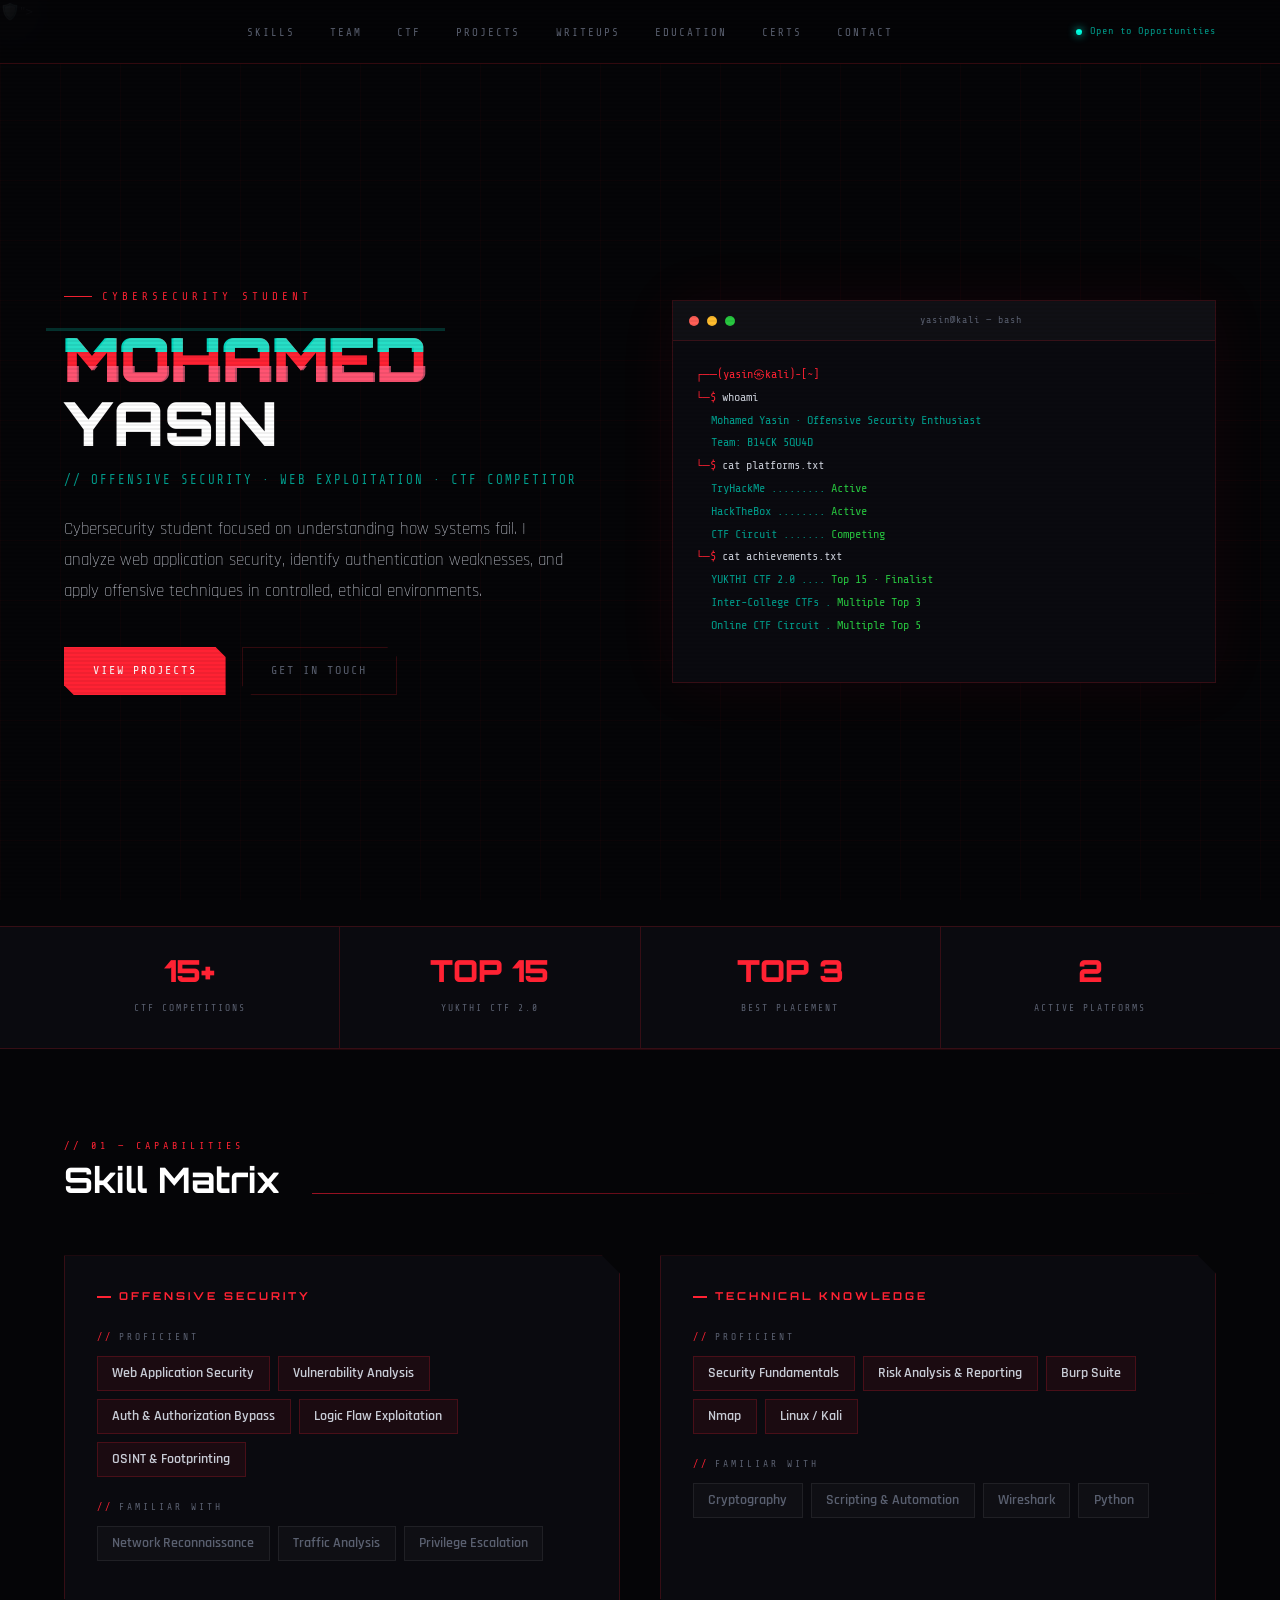
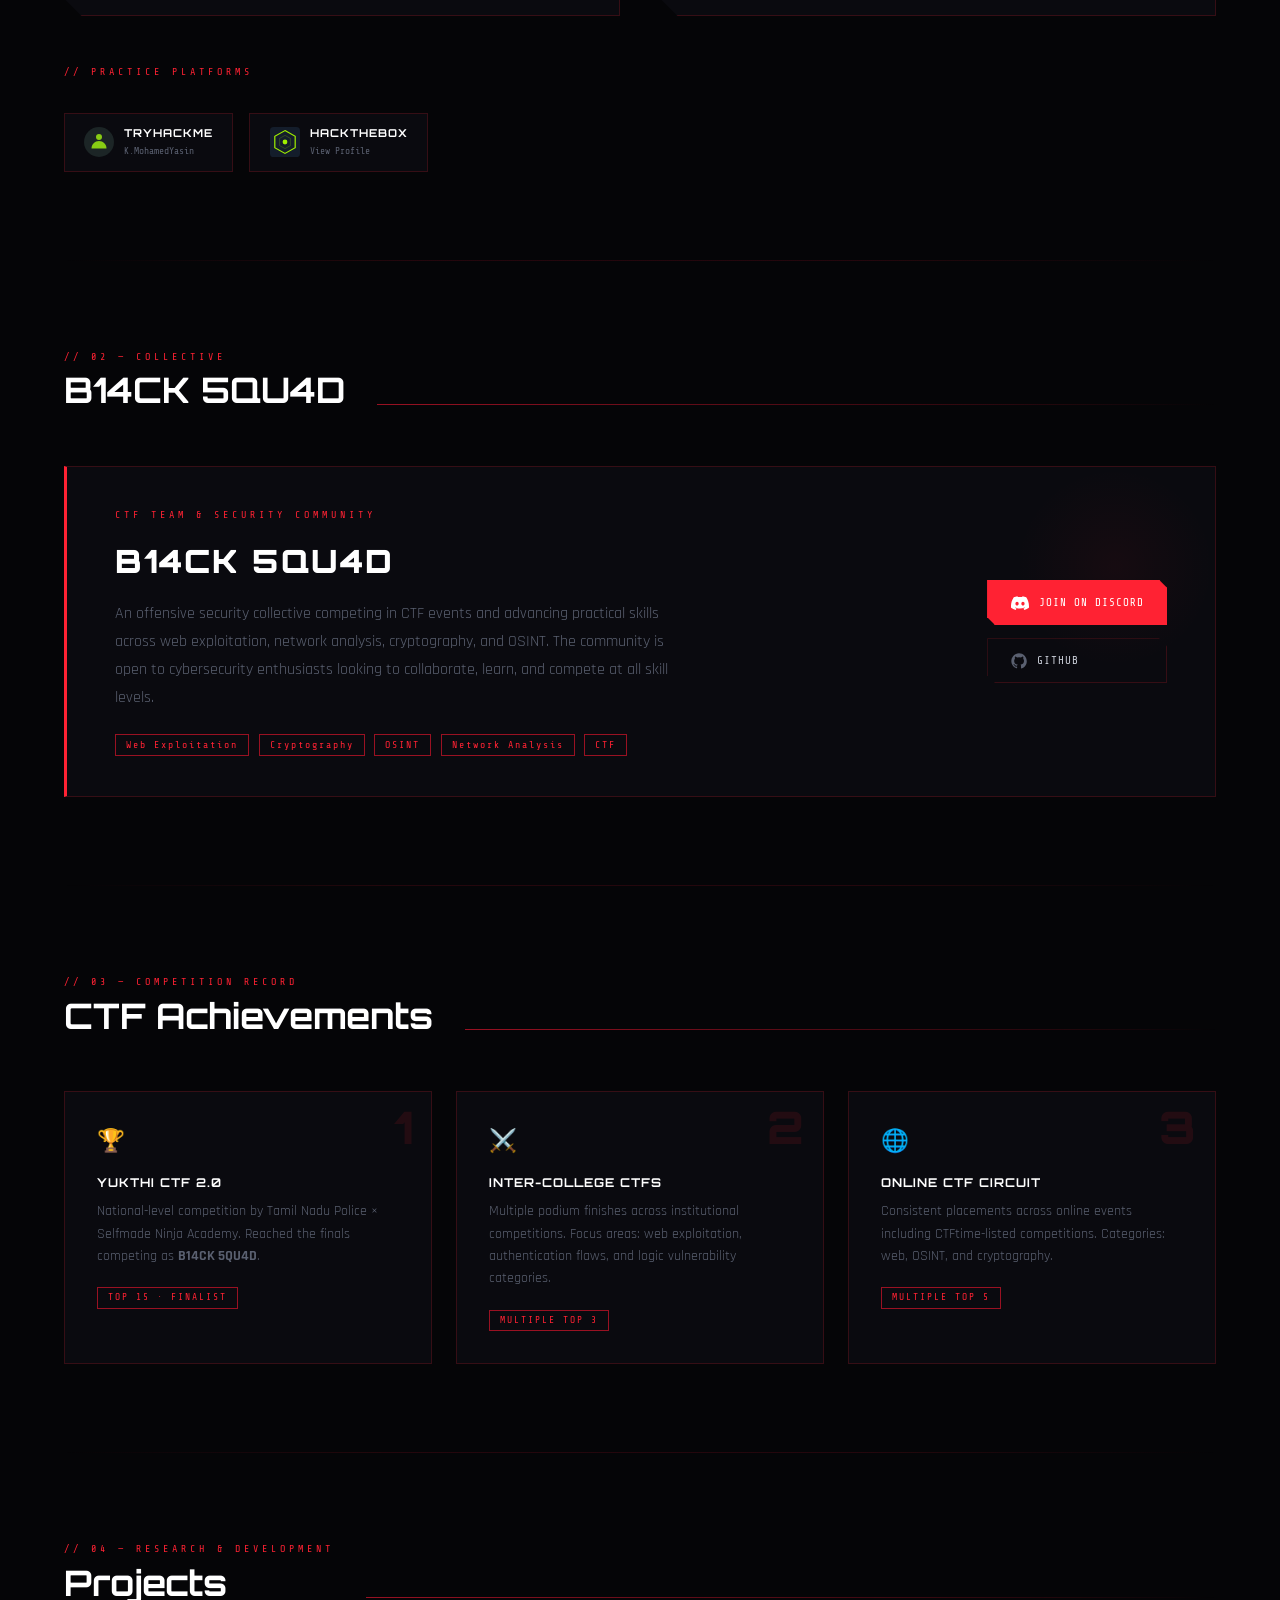
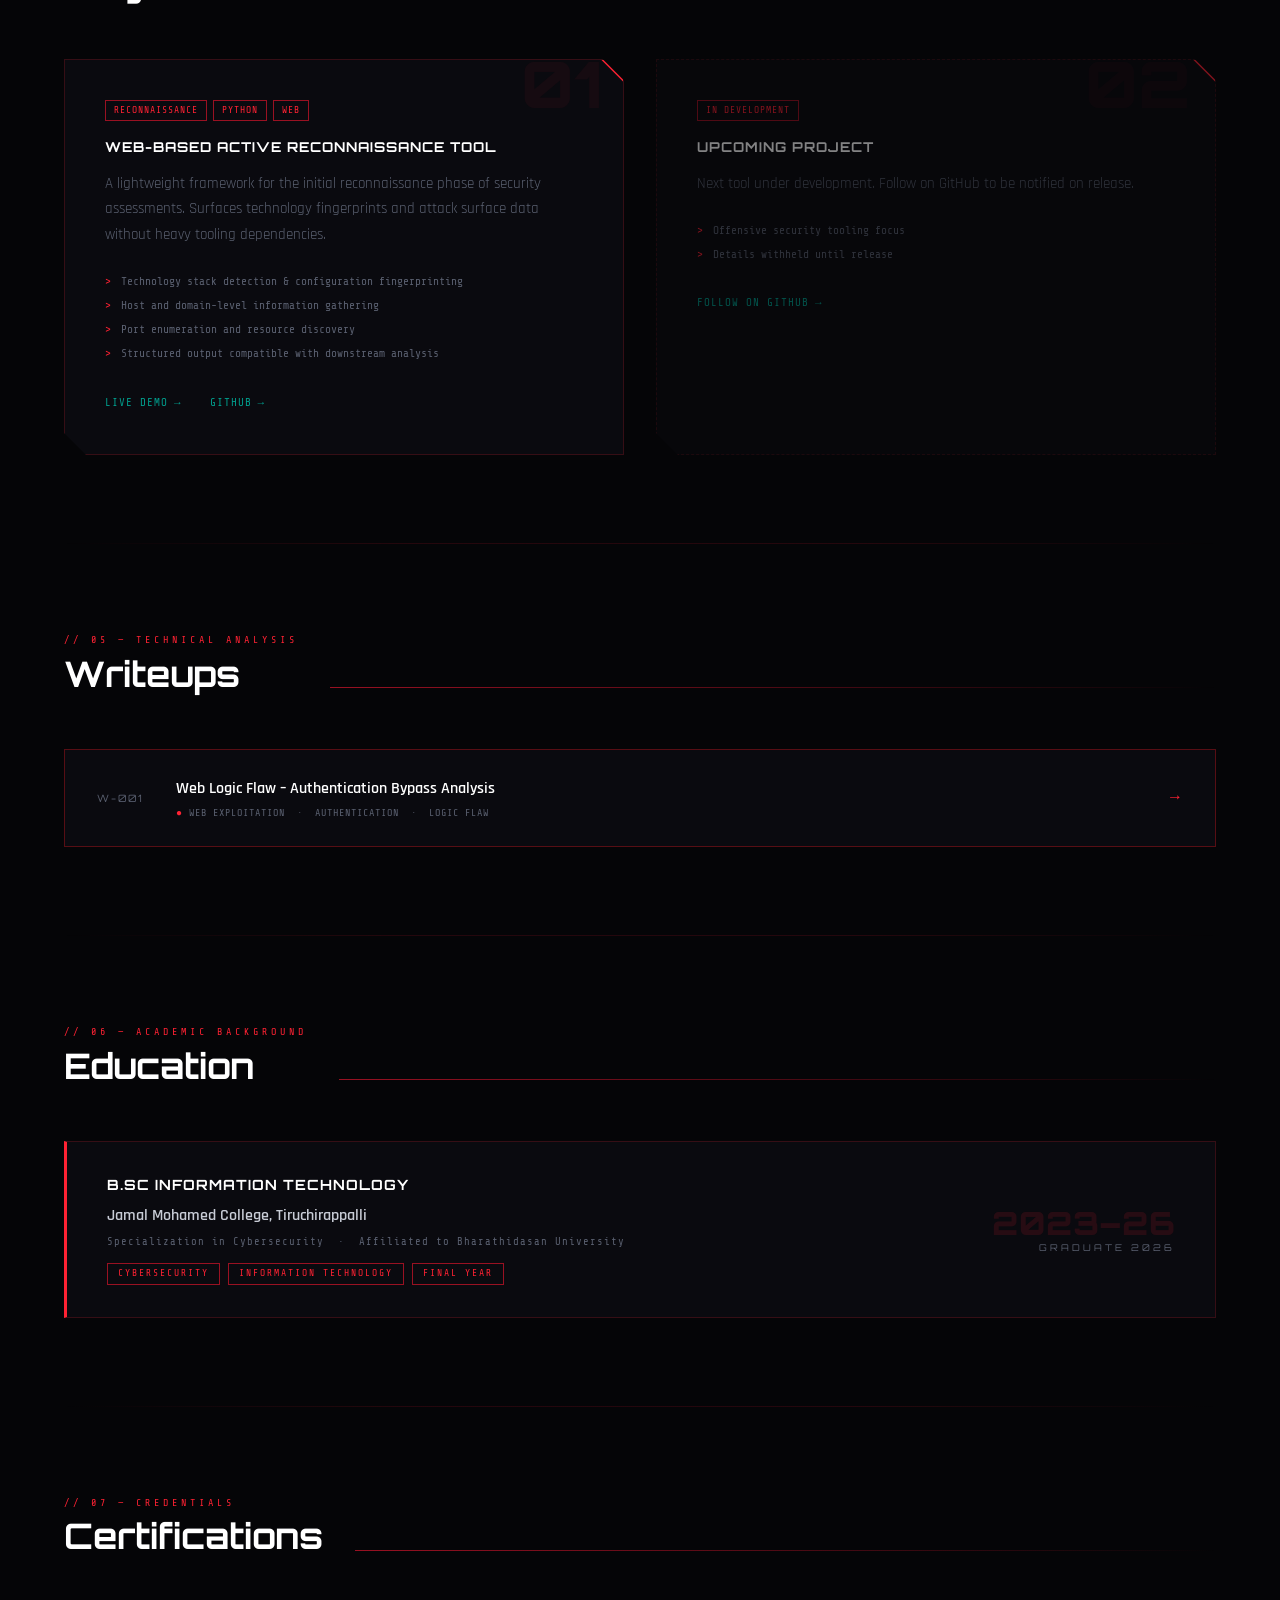
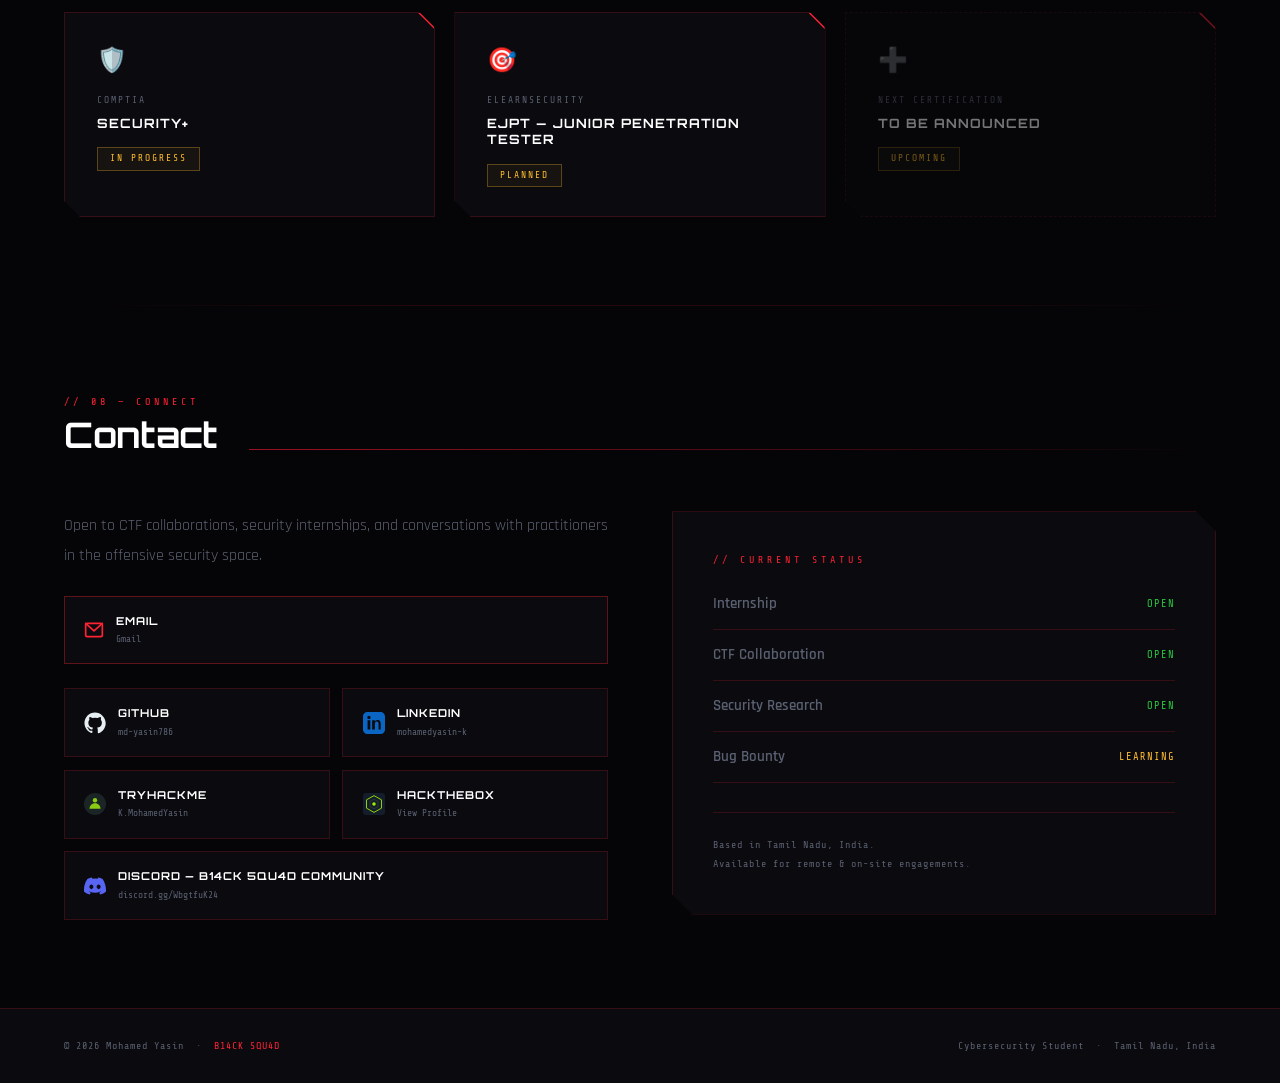
==== commit 1fee1d7a: "Update index.html" ====
--- a/index.html
+++ b/index.html
@@ -576,7 +576,7 @@
           <span class="edu-tag">Final Year</span>
         </div>
       </div>
-      <div class="edu-year">2023–26<span>Graduating 2026</span></div>
+      <div class="edu-year">2023–26<span>Graduate 2026</span></div>
     </div>
   </div>
 </section>
@@ -718,4 +718,4 @@
 });
 </script>
 </body>
-</html>+</html>
